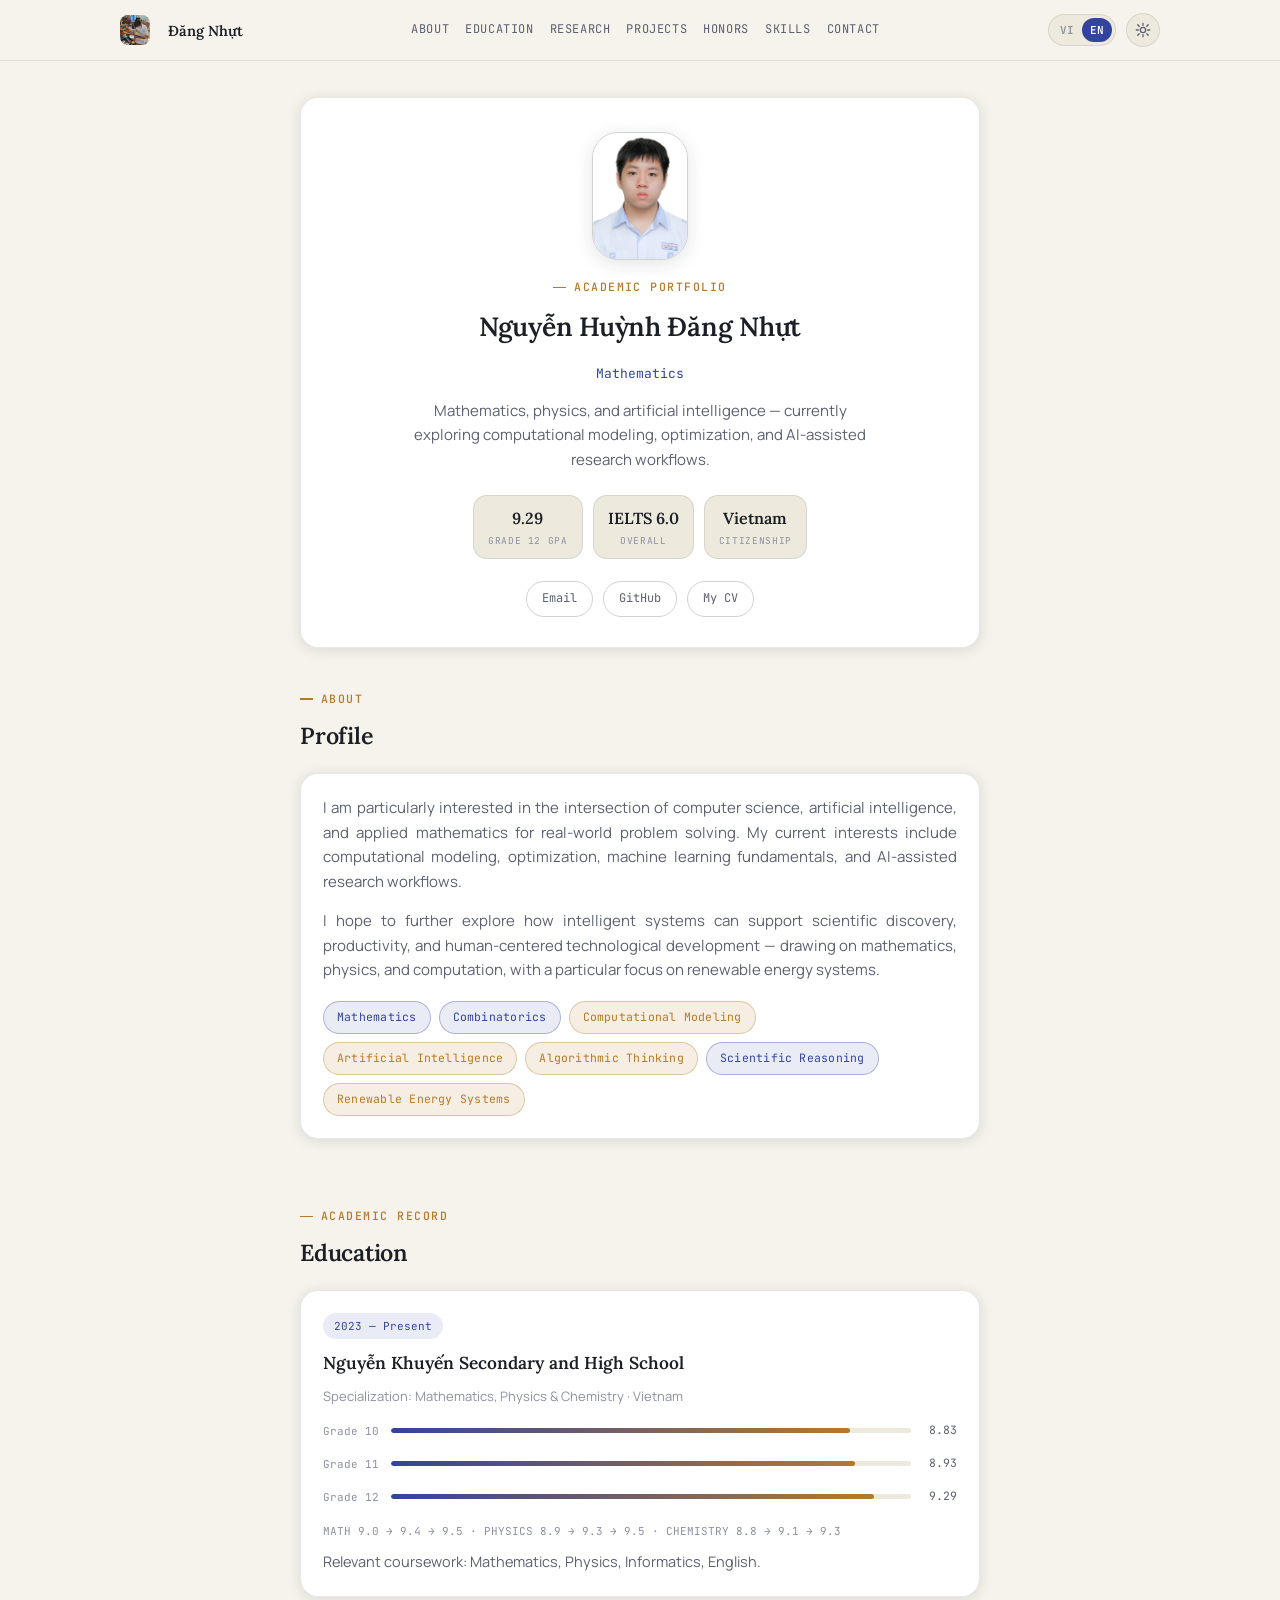
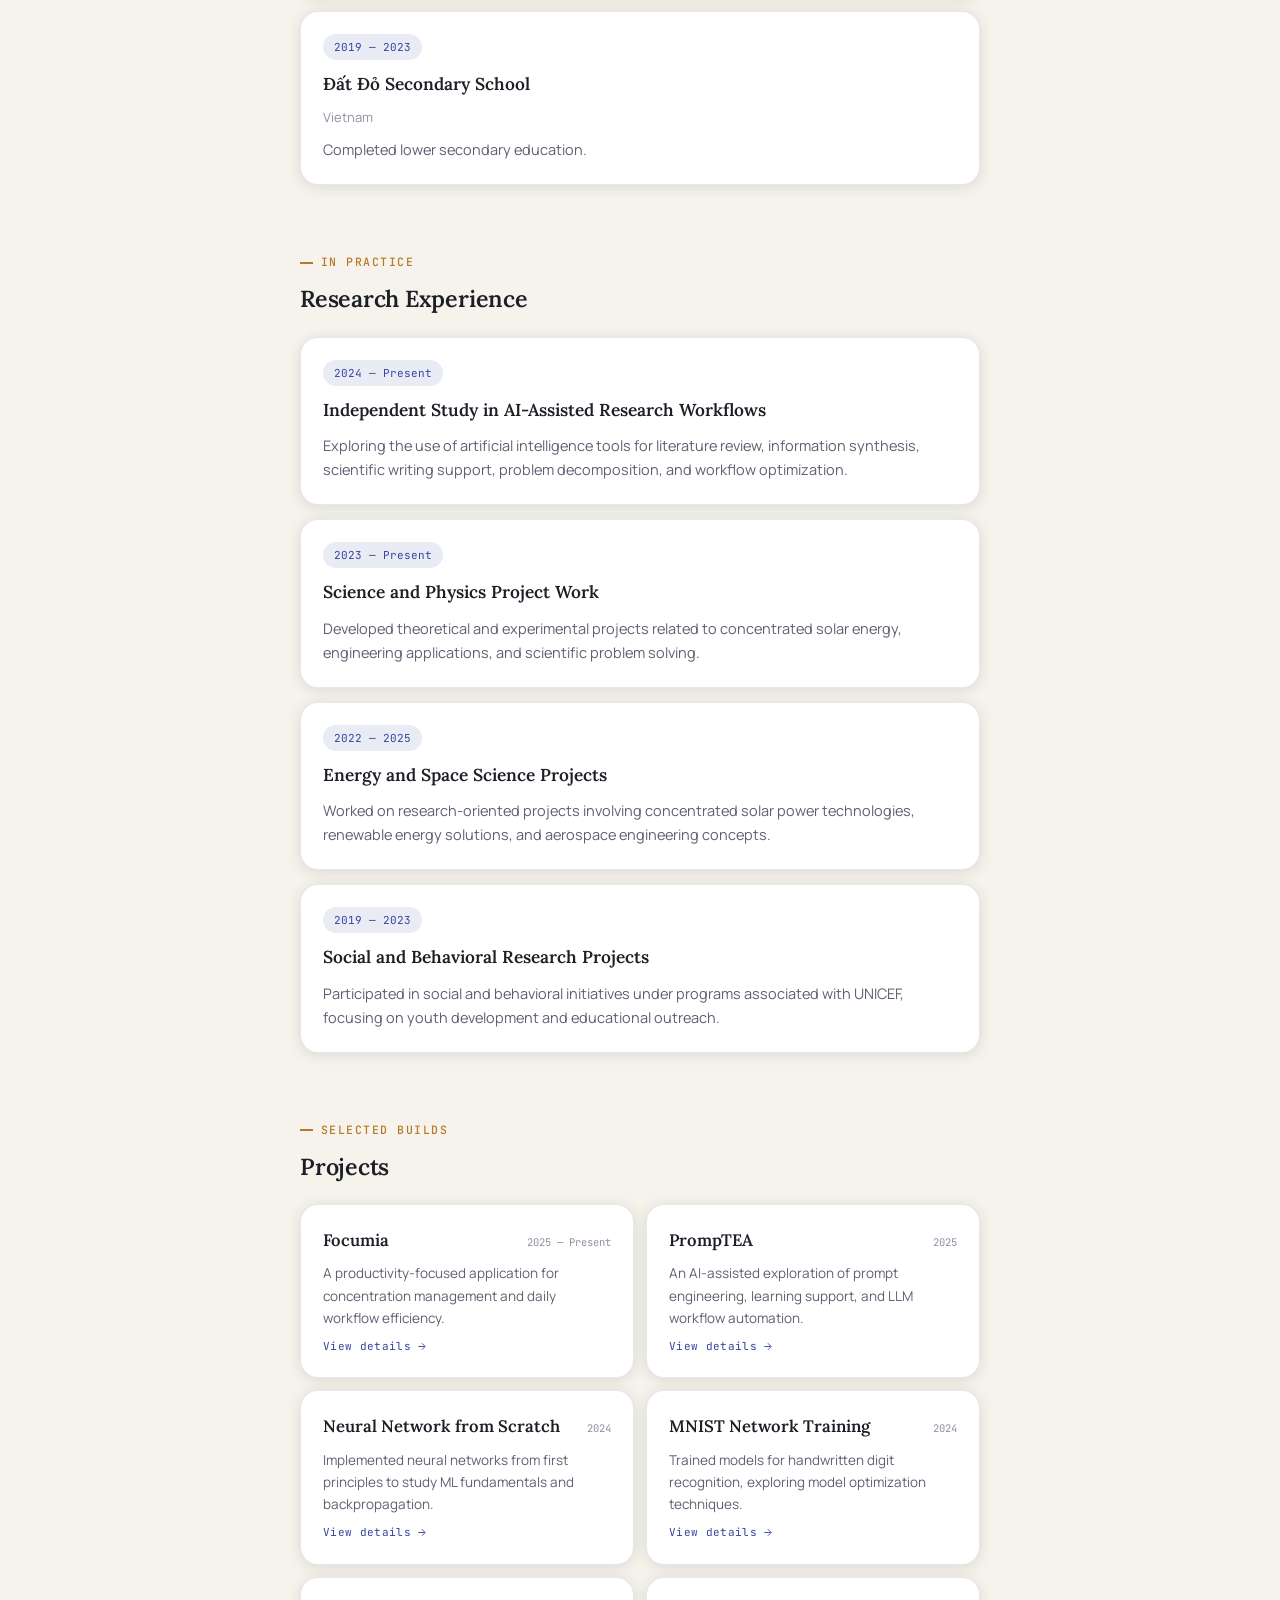
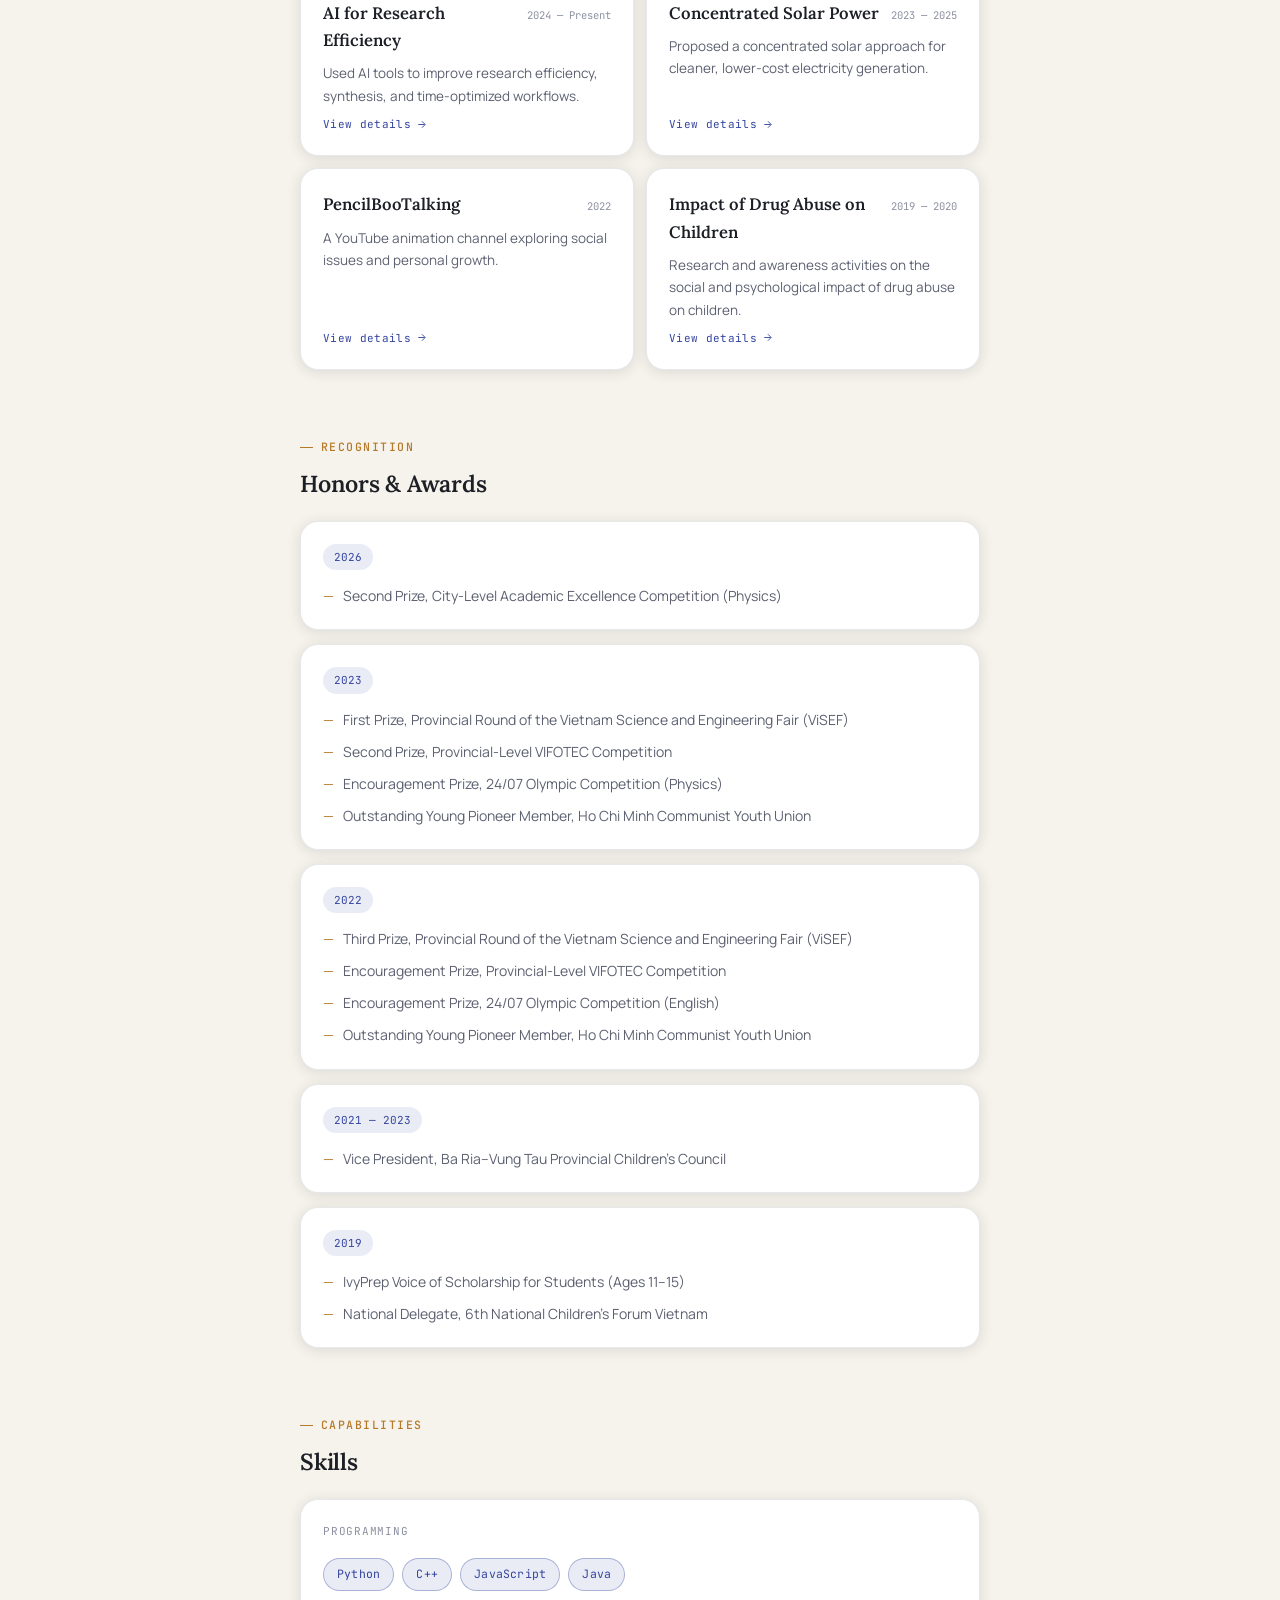
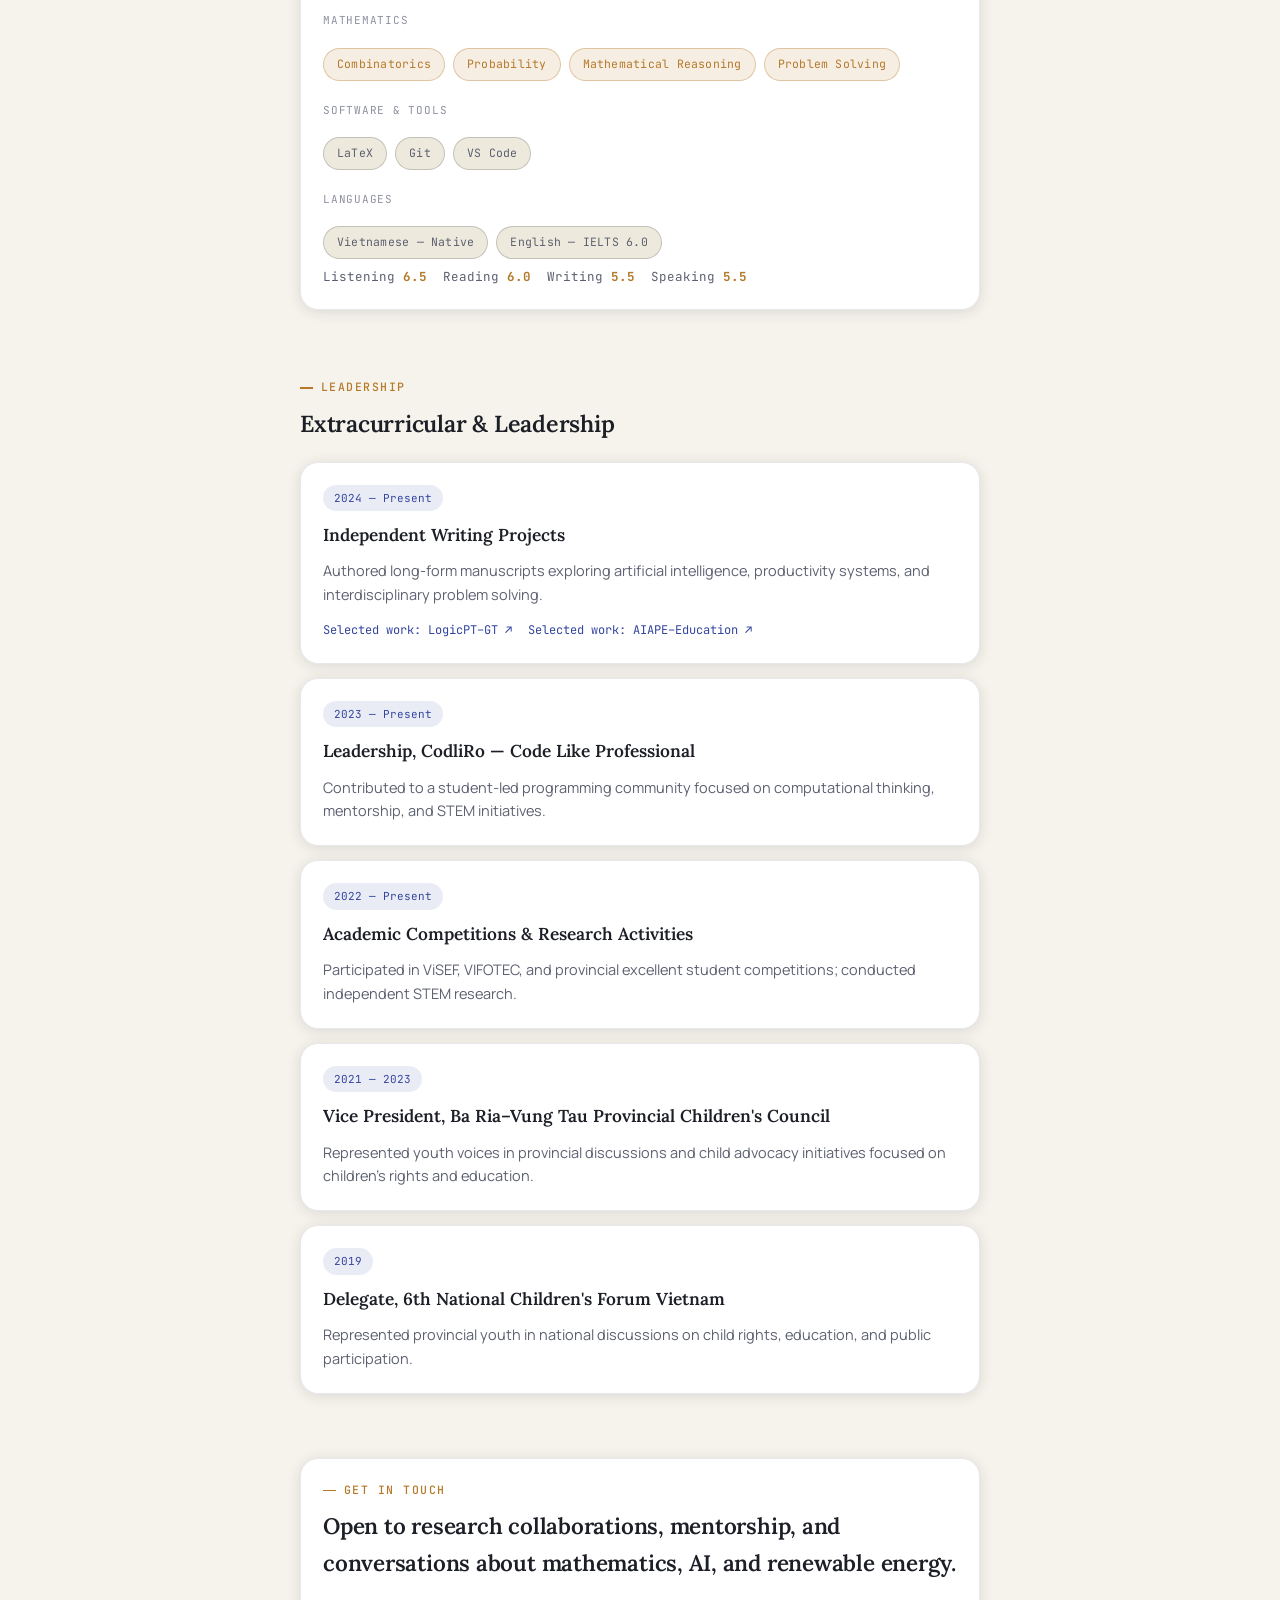
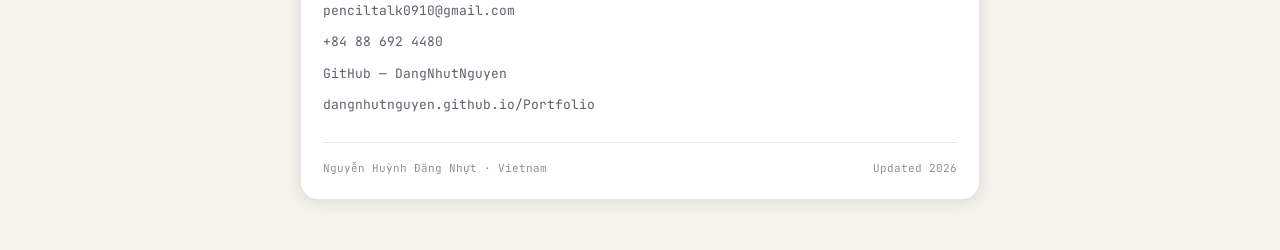
==== index.html @ 97458212 "my new portfolio" ====
<!DOCTYPE html>
<html lang="en" data-theme="light">

<head>
  <meta charset="UTF-8">
  <meta name="viewport" content="width=device-width, initial-scale=1.0, viewport-fit=cover">
  <title>Nguyễn Huỳnh Đăng Nhựt — Research Portfolio</title>
  <meta name="theme-color" content="#f6f3ec">
  <link rel="icon" href="my_image3.png">
  <link rel="preconnect" href="https://fonts.googleapis.com">
  <link rel="preconnect" href="https://fonts.gstatic.com" crossorigin>
  <link
    href="https://fonts.googleapis.com/css2?family=Lora:ital,wght@0,400..700;1,400..600&family=Manrope:wght@400;500;600;700;800&family=JetBrains+Mono:wght@400;500;600&display=swap"
    rel="stylesheet">
  <link rel="stylesheet" href="styles.css">
</head>

<body>

  <!-- ============================= TOP BAR ============================= -->
  <header class="topbar">
    <div class="topbar-inner">
      <a class="brand" href="#top" aria-label="Go to top">
        <img src="my_image2.jpg" class="logo-badge">
        <defs>
          <linearGradient id="logoGrad" x1="0" y1="0" x2="40" y2="40">
            <stop offset="0" stop-color="var(--primary)" />
            <stop offset="1" stop-color="var(--accent)" />
          </linearGradient>
        </defs>
        <rect x="1" y="1" width="38" height="38" rx="11" fill="url(#logoGrad)" />
        <path d="M13 27V13l14 14V13" stroke="var(--surface)" stroke-width="2.3" fill="none" stroke-linecap="round"
          stroke-linejoin="round" />
        </svg>
        <span class="brand-text">Đăng Nhựt</span>
      </a>

      <nav class="desktop-nav">
        <a href="#about" data-i18n="nav_about"></a>
        <a href="#education" data-i18n="nav_education"></a>
        <a href="#research" data-i18n="nav_research"></a>
        <a href="#projects" data-i18n="nav_projects"></a>
        <a href="#honors" data-i18n="nav_honors"></a>
        <a href="#skills" data-i18n="nav_skills"></a>
        <a href="#contact" data-i18n="nav_contact"></a>
      </nav>

      <div class="controls">
        <button class="lang-toggle" id="langToggle" aria-label="Switch language">
          <span class="lang-pill" id="langPill"></span>
          <span class="lang-opt" data-lang="vi">VI</span>
          <span class="lang-opt active" data-lang="en">EN</span>
        </button>
        <button class="theme-toggle" id="themeToggle" aria-label="Toggle theme">
          <svg class="icon-sun" viewBox="0 0 24 24" fill="none" stroke="currentColor" stroke-width="2"
            stroke-linecap="round">
            <circle cx="12" cy="12" r="4" />
            <path
              d="M12 2v3M12 19v3M4.2 4.2l2.1 2.1M17.7 17.7l2.1 2.1M2 12h3M19 12h3M4.2 19.8l2.1-2.1M17.7 6.3l2.1-2.1" />
          </svg>
          <svg class="icon-moon" viewBox="0 0 24 24" fill="currentColor">
            <path d="M20 14.5A8.5 8.5 0 119.5 4 7 7 0 0020 14.5Z" />
          </svg>
        </button>
      </div>
    </div>
  </header>

  <!-- ============================= HERO ============================= -->
  <header class="hero" id="top">
    <div class="wrap">
      <div class="card hero-card reveal">
        <div class="avatar-wrap"><img src="my_image.jpg" alt="Nguyễn Huỳnh Đăng Nhựt"></div>
        <div class="eyebrow" style="justify-content:center;" data-i18n="hero_eyebrow"></div>
        <h1>Nguyễn Huỳnh Đăng Nhựt</h1>
        <div class="ticker" aria-hidden="true"><span id="tickerText"></span></div>
        <p class="hero-bio"
          data-en="Mathematics, physics, and artificial intelligence — currently exploring computational modeling, optimization, and AI-assisted research workflows."
          data-vi="Toán học, vật lý và trí tuệ nhân tạo — hiện đang tìm hiểu mô hình hóa tính toán, tối ưu hóa, và các quy trình nghiên cứu có hỗ trợ của AI.">
        </p>
        <div class="stat-chips">
          <div class="chip"><span class="chip-val">9.29</span><span class="chip-label"
              data-i18n="chip_gpa_label"></span></div>
          <div class="chip"><span class="chip-val">IELTS 6.0</span><span class="chip-label"
              data-i18n="chip_ielts_label"></span></div>
          <div class="chip"><span class="chip-val" data-i18n="chip_citizenship_val"></span><span class="chip-label"
              data-i18n="chip_citizenship_label"></span></div>
        </div>
        <div class="hero-links">
          <a href="mailto:penciltalk0910@gmail.com">Email</a>
          <a href="https://github.com/DangNhutNguyen" target="_blank" rel="noopener">GitHub</a>
          <a href="nguyenhuynhdangnhut_cv.pdf" target="_blank" rel="noopener">My CV</a>
        </div>
      </div>
    </div>
  </header>

  <!-- ============================= ABOUT ============================= -->
  <section id="about">
    <div class="wrap">
      <div class="head reveal">
        <div class="eyebrow" data-i18n="eyebrow_about"></div>
        <h2 data-i18n="h2_about"></h2>
      </div>
      <div class="card about-card reveal">
        <p data-en="I am particularly interested in the intersection of computer science, artificial intelligence, and applied mathematics for real-world problem solving. My current interests include computational modeling, optimization, machine learning fundamentals, and AI-assisted research workflows."
          data-vi="Tôi đặc biệt hứng thú với cách khoa học máy tính, trí tuệ nhân tạo và toán học có thể kết hợp để giải quyết những vấn đề thực tế. Hiện nay, tôi dành nhiều thời gian tìm hiểu về mô hình hóa tính toán, các bài toán tối ưu, nền tảng của học máy và cách AI có thể hỗ trợ quá trình nghiên cứu. Điều thu hút tôi nhất không chỉ là việc xây dựng công nghệ mới mà còn là hiểu được những nguyên lý đứng sau chúng và cách chúng được áp dụng để tạo ra tác động trong thực tế.">
        </p>
        <p data-en="I hope to further explore how intelligent systems can support scientific discovery, productivity, and human-centered technological development — drawing on mathematics, physics, and computation, with a particular focus on renewable energy systems."
          data-vi="Tôi mong muốn tiếp tục tìm hiểu cách các hệ thống AI có thể hỗ trợ khám phá khoa học, nâng cao năng suất, và phát triển công nghệ hướng đến con người — dựa trên nền tảng toán học, vật lý và khoa học tính toán, với một hướng quan tâm đặc biệt đến các hệ thống năng lượng tái tạo.">
        </p>
        <div class="tagrow">
          <span class="tag primary" data-en="Mathematics" data-vi="Toán Học"></span>
          <span class="tag primary" data-en="Combinatorics" data-vi="Tổ Hợp"></span>
          <span class="tag accent" data-en="Computational Modeling" data-vi="Mô Hình Hóa Tính Toán"></span>
          <span class="tag accent" data-en="Artificial Intelligence" data-vi="Trí Tuệ Nhân Tạo"></span>
          <span class="tag accent" data-en="Algorithmic Thinking" data-vi="Tư Duy Giải Thuật"></span>
          <span class="tag primary" data-en="Scientific Reasoning" data-vi="Lập Luận Khoa Học"></span>
          <span class="tag accent" data-en="Renewable Energy Systems" data-vi="Hệ Thống Năng Lượng Tái Tạo"></span>
        </div>
      </div>
    </div>
  </section>

  <!-- ============================= EDUCATION ============================= -->
  <section id="education">
    <div class="wrap stack">
      <div class="head reveal">
        <div class="eyebrow" data-i18n="eyebrow_education"></div>
        <h2 data-i18n="h2_education"></h2>
      </div>

      <div class="card tl-card reveal">
        <span class="tl-year" data-en="2023 — Present" data-vi="2023 — Hiện tại"></span>
        <div class="tl-title" data-en="Nguyễn Khuyến Secondary and High School"
          data-vi="Trường THCS và THPT Nguyễn Khuyến"></div>
        <div class="tl-sub" data-en="Specialization: Mathematics, Physics &amp; Chemistry · Vietnam"
          data-vi="Chuyên ban: Toán, Lý, Hóa · Việt Nam"></div>

        <div class="grade-row">
          <div class="glabel" data-en="Grade 10" data-vi="Lớp 10"></div>
          <div class="gbar-track">
            <div class="gbar-fill" data-width="88.3%"></div>
          </div>
          <div class="gval">8.83</div>
        </div>
        <div class="grade-row">
          <div class="glabel" data-en="Grade 11" data-vi="Lớp 11"></div>
          <div class="gbar-track">
            <div class="gbar-fill" data-width="89.3%"></div>
          </div>
          <div class="gval">8.93</div>
        </div>
        <div class="grade-row">
          <div class="glabel" data-en="Grade 12" data-vi="Lớp 12"></div>
          <div class="gbar-track">
            <div class="gbar-fill" data-width="92.9%"></div>
          </div>
          <div class="gval">9.29</div>
        </div>
        <div class="subj-line" data-en="MATH 9.0 → 9.4 → 9.5  ·  PHYSICS 8.9 → 9.3 → 9.5  ·  CHEMISTRY 8.8 → 9.1 → 9.3"
          data-vi="TOÁN 9.0 → 9.4 → 9.5  ·  LÝ 8.9 → 9.3 → 9.5  ·  HÓA 8.8 → 9.1 → 9.3"></div>
        <div class="tl-desc" data-en="Relevant coursework: Mathematics, Physics, Informatics, English."
          data-vi="Các môn học liên quan: Toán, Vật Lý, Tin Học, Tiếng Anh."></div>
      </div>

      <div class="card tl-card reveal">
        <span class="tl-year" data-en="2019 — 2023" data-vi="2019 — 2023"></span>
        <div class="tl-title" data-en="Đất Đỏ Secondary School" data-vi="Trường THCS Đất Đỏ"></div>
        <div class="tl-sub" data-en="Vietnam" data-vi="Việt Nam"></div>
        <div class="tl-desc" data-en="Completed lower secondary education."
          data-vi="Hoàn thành chương trình trung học cơ sở."></div>
      </div>
    </div>
  </section>

  <!-- ============================= RESEARCH EXPERIENCE ============================= -->
  <section id="research">
    <div class="wrap stack">
      <div class="head reveal">
        <div class="eyebrow" data-i18n="eyebrow_research"></div>
        <h2 data-i18n="h2_research"></h2>
      </div>

      <div class="card tl-card reveal">
        <span class="tl-year" data-en="2024 — Present" data-vi="2024 — Hiện tại"></span>
        <div class="tl-title" data-en="Independent Study in AI-Assisted Research Workflows"
          data-vi="Nghiên cứu độc lập về quy trình nghiên cứu có hỗ trợ AI"></div>
        <div class="tl-desc"
          data-en="Exploring the use of artificial intelligence tools for literature review, information synthesis, scientific writing support, problem decomposition, and workflow optimization."
          data-vi="Tìm hiểu việc sử dụng các công cụ trí tuệ nhân tạo trong tổng quan tài liệu, tổng hợp thông tin, hỗ trợ viết khoa học, phân rã vấn đề và tối ưu hóa quy trình làm việc.">
        </div>
      </div>

      <div class="card tl-card reveal">
        <span class="tl-year" data-en="2023 — Present" data-vi="2023 — Hiện tại"></span>
        <div class="tl-title" data-en="Science and Physics Project Work" data-vi="Các dự án khoa học và vật lý"></div>
        <div class="tl-desc"
          data-en="Developed theoretical and experimental projects related to concentrated solar energy, engineering applications, and scientific problem solving."
          data-vi="Phát triển các dự án lý thuyết và thực nghiệm liên quan đến năng lượng mặt trời tập trung, ứng dụng kỹ thuật, và giải quyết vấn đề khoa học.">
        </div>
      </div>

      <div class="card tl-card reveal">
        <span class="tl-year" data-en="2022 — 2025" data-vi="2022 — 2025"></span>
        <div class="tl-title" data-en="Energy and Space Science Projects"
          data-vi="Các dự án khoa học năng lượng và không gian"></div>
        <div class="tl-desc"
          data-en="Worked on research-oriented projects involving concentrated solar power technologies, renewable energy solutions, and aerospace engineering concepts."
          data-vi="Thực hiện các dự án nghiên cứu liên quan đến công nghệ năng lượng mặt trời tập trung, các giải pháp năng lượng tái tạo, và các khái niệm kỹ thuật hàng không vũ trụ.">
        </div>
      </div>

      <div class="card tl-card reveal">
        <span class="tl-year" data-en="2019 — 2023" data-vi="2019 — 2023"></span>
        <div class="tl-title" data-en="Social and Behavioral Research Projects"
          data-vi="Các dự án nghiên cứu xã hội và hành vi"></div>
        <div class="tl-desc"
          data-en="Participated in social and behavioral initiatives under programs associated with UNICEF, focusing on youth development and educational outreach."
          data-vi="Tham gia các hoạt động xã hội và hành vi trong khuôn khổ các chương trình liên kết với UNICEF, tập trung vào phát triển thanh thiếu niên và giáo dục cộng đồng.">
        </div>
      </div>
    </div>
  </section>

  <!-- ============================= PROJECTS ============================= -->
  <section id="projects">
    <div class="wrap">
      <div class="head reveal">
        <div class="eyebrow" data-i18n="eyebrow_projects"></div>
        <h2 data-i18n="h2_projects"></h2>
      </div>

      <div class="proj-grid">
        <div class="card proj-card reveal" data-project="focumia" tabindex="0" role="button" aria-haspopup="dialog">
          <div class="proj-top">
            <div class="proj-title">Focumia</div>
            <div class="proj-year" data-en="2025 — Present" data-vi="2025 — Hiện tại"></div>
          </div>
          <div class="proj-desc"
            data-en="A productivity-focused application for concentration management and daily workflow efficiency."
            data-vi="Một ứng dụng tập trung vào năng suất, hỗ trợ quản lý sự tập trung và hiệu quả làm việc hàng ngày.">
          </div>
          <div class="proj-cta"><span data-i18n="btn_view_details"></span><svg viewBox="0 0 24 24" fill="none"
              stroke="currentColor" stroke-width="2">
              <path d="M5 12h14M13 5l7 7-7 7" />
            </svg></div>
        </div>

        <div class="card proj-card reveal" data-project="promptea" tabindex="0" role="button" aria-haspopup="dialog">
          <div class="proj-top">
            <div class="proj-title">PrompTEA</div>
            <div class="proj-year" data-en="2025" data-vi="2025"></div>
          </div>
          <div class="proj-desc"
            data-en="An AI-assisted exploration of prompt engineering, learning support, and LLM workflow automation."
            data-vi="Một dự án có hỗ trợ AI khám phá kỹ thuật prompt, hỗ trợ học tập, và tự động hóa quy trình với mô hình ngôn ngữ lớn.">
          </div>
          <div class="proj-cta"><span data-i18n="btn_view_details"></span><svg viewBox="0 0 24 24" fill="none"
              stroke="currentColor" stroke-width="2">
              <path d="M5 12h14M13 5l7 7-7 7" />
            </svg></div>
        </div>

        <div class="card proj-card reveal" data-project="nnscratch" tabindex="0" role="button" aria-haspopup="dialog">
          <div class="proj-top">
            <div class="proj-title" data-en="Neural Network from Scratch" data-vi="Neural Network from Scratch"></div>
            <div class="proj-year" data-en="2024" data-vi="2024"></div>
          </div>
          <div class="proj-desc"
            data-en="Implemented neural networks from first principles to study ML fundamentals and backpropagation."
            data-vi="Xây dựng mạng nơ-ron từ nguyên lý cơ bản để tìm hiểu nền tảng học máy và lan truyền ngược."></div>
          <div class="proj-cta"><span data-i18n="btn_view_details"></span><svg viewBox="0 0 24 24" fill="none"
              stroke="currentColor" stroke-width="2">
              <path d="M5 12h14M13 5l7 7-7 7" />
            </svg></div>
        </div>

        <div class="card proj-card reveal" data-project="mnist" tabindex="0" role="button" aria-haspopup="dialog">
          <div class="proj-top">
            <div class="proj-title" data-en="MNIST Network Training" data-vi="MNIST Network Training"></div>
            <div class="proj-year" data-en="2024" data-vi="2024"></div>
          </div>
          <div class="proj-desc"
            data-en="Trained models for handwritten digit recognition, exploring model optimization techniques."
            data-vi="Huấn luyện mô hình nhận diện chữ số viết tay, tìm hiểu các kỹ thuật tối ưu hóa mô hình."></div>
          <div class="proj-cta"><span data-i18n="btn_view_details"></span><svg viewBox="0 0 24 24" fill="none"
              stroke="currentColor" stroke-width="2">
              <path d="M5 12h14M13 5l7 7-7 7" />
            </svg></div>
        </div>

        <div class="card proj-card reveal" data-project="airesearch" tabindex="0" role="button" aria-haspopup="dialog">
          <div class="proj-top">
            <div class="proj-title" data-en="AI for Research Efficiency" data-vi="AI cho Hiệu Quả Nghiên Cứu"></div>
            <div class="proj-year" data-en="2024 — Present" data-vi="2024 — Hiện tại"></div>
          </div>
          <div class="proj-desc"
            data-en="Used AI tools to improve research efficiency, synthesis, and time-optimized workflows."
            data-vi="Sử dụng công cụ AI để nâng cao hiệu quả nghiên cứu, tổng hợp thông tin, và quản lý quy trình tối ưu thời gian.">
          </div>
          <div class="proj-cta"><span data-i18n="btn_view_details"></span><svg viewBox="0 0 24 24" fill="none"
              stroke="currentColor" stroke-width="2">
              <path d="M5 12h14M13 5l7 7-7 7" />
            </svg></div>
        </div>

        <div class="card proj-card reveal" data-project="solar" tabindex="0" role="button" aria-haspopup="dialog">
          <div class="proj-top">
            <div class="proj-title" data-en="Concentrated Solar Power" data-vi="Năng Lượng Mặt Trời Tập Trung"></div>
            <div class="proj-year" data-en="2023 — 2025" data-vi="2023 — 2025"></div>
          </div>
          <div class="proj-desc"
            data-en="Proposed a concentrated solar approach for cleaner, lower-cost electricity generation."
            data-vi="Đề xuất giải pháp năng lượng mặt trời tập trung nhằm tạo điện sạch hơn, chi phí thấp hơn."></div>
          <div class="proj-cta"><span data-i18n="btn_view_details"></span><svg viewBox="0 0 24 24" fill="none"
              stroke="currentColor" stroke-width="2">
              <path d="M5 12h14M13 5l7 7-7 7" />
            </svg></div>
        </div>

        <div class="card proj-card reveal" data-project="pencilboo" tabindex="0" role="button" aria-haspopup="dialog">
          <div class="proj-top">
            <div class="proj-title">PencilBooTalking</div>
            <div class="proj-year" data-en="2022" data-vi="2022"></div>
          </div>
          <div class="proj-desc" data-en="A YouTube animation channel exploring social issues and personal growth."
            data-vi="Kênh YouTube hoạt hình khai thác các vấn đề xã hội và sự phát triển cá nhân."></div>
          <div class="proj-cta"><span data-i18n="btn_view_details"></span><svg viewBox="0 0 24 24" fill="none"
              stroke="currentColor" stroke-width="2">
              <path d="M5 12h14M13 5l7 7-7 7" />
            </svg></div>
        </div>

        <div class="card proj-card reveal" data-project="drugabuse" tabindex="0" role="button" aria-haspopup="dialog">
          <div class="proj-top">
            <div class="proj-title" data-en="Impact of Drug Abuse on Children" data-vi="Tác Động của Ma Túy đến Trẻ Em">
            </div>
            <div class="proj-year" data-en="2019 — 2020" data-vi="2019 — 2020"></div>
          </div>
          <div class="proj-desc"
            data-en="Research and awareness activities on the social and psychological impact of drug abuse on children."
            data-vi="Hoạt động nghiên cứu và truyền thông nâng cao nhận thức về tác động xã hội và tâm lý của ma túy đối với trẻ em.">
          </div>
          <div class="proj-cta"><span data-i18n="btn_view_details"></span><svg viewBox="0 0 24 24" fill="none"
              stroke="currentColor" stroke-width="2">
              <path d="M5 12h14M13 5l7 7-7 7" />
            </svg></div>
        </div>
      </div>
    </div>
  </section>

  <!-- ============================= HONORS ============================= -->
  <section id="honors">
    <div class="wrap stack">
      <div class="head reveal">
        <div class="eyebrow" data-i18n="eyebrow_honors"></div>
        <h2 data-i18n="h2_honors"></h2>
      </div>

      <div class="card honor-card reveal">
        <span class="tl-year" data-en="2026" data-vi="2026"></span>
        <ul class="honor-list">
          <li><span class="dot">—</span><span
              data-en="Second Prize, City-Level Academic Excellence Competition (Physics)"
              data-vi="Giải Nhì, Kỳ thi Học sinh Giỏi cấp Thành phố (Vật Lý)"></span></li>
        </ul>
      </div>

      <div class="card honor-card reveal">
        <span class="tl-year" data-en="2023" data-vi="2023"></span>
        <ul class="honor-list">
          <li><span class="dot">—</span><span
              data-en="First Prize, Provincial Round of the Vietnam Science and Engineering Fair (ViSEF)"
              data-vi="Giải Nhất, Vòng Tỉnh Cuộc thi Khoa học Kỹ thuật Việt Nam (ViSEF)"></span></li>
          <li><span class="dot">—</span><span data-en="Second Prize, Provincial-Level VIFOTEC Competition"
              data-vi="Giải Nhì, Cuộc thi VIFOTEC cấp Tỉnh"></span></li>
          <li><span class="dot">—</span><span data-en="Encouragement Prize, 24/07 Olympic Competition (Physics)"
              data-vi="Giải Khuyến Khích, Olympic 24/07 (Vật Lý)"></span></li>
          <li><span class="dot">—</span><span
              data-en="Outstanding Young Pioneer Member, Ho Chi Minh Communist Youth Union"
              data-vi="Đội viên Tiêu biểu , Đoàn Thanh niên Cộng sản Hồ Chí Minh"></span></li>
        </ul>
      </div>

      <div class="card honor-card reveal">
        <span class="tl-year" data-en="2022" data-vi="2022"></span>
        <ul class="honor-list">
          <li><span class="dot">—</span><span
              data-en="Third Prize, Provincial Round of the Vietnam Science and Engineering Fair (ViSEF)"
              data-vi="Giải Ba, Vòng Tỉnh Cuộc thi Khoa học Kỹ thuật Việt Nam (ViSEF)"></span></li>
          <li><span class="dot">—</span><span data-en="Encouragement Prize, Provincial-Level VIFOTEC Competition"
              data-vi="Giải Khuyến Khích, Cuộc thi VIFOTEC cấp Tỉnh"></span></li>
          <li><span class="dot">—</span><span data-en="Encouragement Prize, 24/07 Olympic Competition (English)"
              data-vi="Giải Khuyến Khích, Olympic 24/07 (Tiếng Anh)"></span></li>
          <li><span class="dot">—</span><span
              data-en="Outstanding Young Pioneer Member, Ho Chi Minh Communist Youth Union"
              data-vi="Đội viên Tiêu biểu, Đoàn Thanh niên Cộng sản Hồ Chí Minh"></span></li>
        </ul>
      </div>

      <div class="card honor-card reveal">
        <span class="tl-year" data-en="2021 — 2023" data-vi="2021 — 2023"></span>
        <ul class="honor-list">
          <li><span class="dot">—</span><span data-en="Vice President, Ba Ria–Vung Tau Provincial Children's Council"
              data-vi="Phó Chủ tịch, Hội đồng Trẻ em tỉnh Bà Rịa–Vũng Tàu"></span></li>
        </ul>
      </div>

      <div class="card honor-card reveal">
        <span class="tl-year" data-en="2019" data-vi="2019"></span>
        <ul class="honor-list">
          <li><span class="dot">—</span><span data-en="IvyPrep Voice of Scholarship for Students (Ages 11–15)"
              data-vi="IvyPrep Voice of Scholarship dành cho học sinh (11–15 tuổi)"></span></li>
          <li><span class="dot">—</span><span data-en="National Delegate, 6th National Children's Forum Vietnam"
              data-vi="Đại biểu Toàn quốc, Diễn đàn Trẻ em Toàn quốc lần thứ 6"></span></li>
        </ul>
      </div>
    </div>
  </section>

  <!-- ============================= SKILLS ============================= -->
  <section id="skills">
    <div class="wrap">
      <div class="head reveal">
        <div class="eyebrow" data-i18n="eyebrow_skills"></div>
        <h2 data-i18n="h2_skills"></h2>
      </div>
      <div class="card reveal">
        <div class="skill-label" data-en="Programming" data-vi="Lập Trình"></div>
        <div class="tagrow">
          <span class="tag primary">Python</span><span class="tag primary">C++</span>
          <span class="tag primary">JavaScript</span><span class="tag primary">Java</span>
        </div>

        <div class="skill-label" style="margin-top:20px;" data-en="Mathematics" data-vi="Toán Học"></div>
        <div class="tagrow">
          <span class="tag accent" data-en="Combinatorics" data-vi="Tổ Hợp"></span>
          <span class="tag accent" data-en="Probability" data-vi="Xác Suất"></span>
          <span class="tag accent" data-en="Mathematical Reasoning" data-vi="Lập Luận Toán Học"></span>
          <span class="tag accent" data-en="Problem Solving" data-vi="Giải Quyết Vấn Đề"></span>
        </div>

        <div class="skill-label" style="margin-top:20px;" data-en="Software &amp; Tools"
          data-vi="Phần Mềm &amp; Công Cụ"></div>
        <div class="tagrow"><span class="tag">LaTeX</span><span class="tag">Git</span><span class="tag">VS Code</span>
        </div>

        <div class="skill-label" style="margin-top:20px;" data-en="Languages" data-vi="Ngôn Ngữ"></div>
        <div class="tagrow">
          <span class="tag" data-en="Vietnamese — Native" data-vi="Tiếng Việt — Bản ngữ"></span>
          <span class="tag" data-en="English — IELTS 6.0" data-vi="Tiếng Anh — IELTS 6.0"></span>
        </div>
        <div class="ielts-row">
          <div class="ielts-item"><span data-en="Listening" data-vi="Nghe"></span> <b>6.5</b></div>
          <div class="ielts-item"><span data-en="Reading" data-vi="Đọc"></span> <b>6.0</b></div>
          <div class="ielts-item"><span data-en="Writing" data-vi="Viết"></span> <b>5.5</b></div>
          <div class="ielts-item"><span data-en="Speaking" data-vi="Nói"></span> <b>5.5</b></div>
        </div>
      </div>
    </div>
  </section>

  <!-- ============================= EXTRACURRICULAR ============================= -->
  <section id="extracurricular">
    <div class="wrap stack">
      <div class="head reveal">
        <div class="eyebrow" data-i18n="eyebrow_leadership"></div>
        <h2 data-i18n="h2_leadership"></h2>
      </div>

      <div class="card tl-card reveal">
        <span class="tl-year" data-en="2024 — Present" data-vi="2024 — Hiện tại"></span>
        <div class="tl-title" data-en="Independent Writing Projects" data-vi="Các Dự Án Sách Độc Lập"></div>
        <div class="tl-desc"
          data-en="Authored long-form manuscripts exploring artificial intelligence, productivity systems, and interdisciplinary problem solving."
          data-vi="Viết các bài luận độc lập, khai thác trí tuệ nhân tạo, hệ thống năng suất, và các hướng tiếp cận liên ngành để giải quyết vấn đề.">
        </div>
        <div style="margin-top:8px;display:flex;gap:16px;flex-wrap:wrap;">
          <a class="mono" style="font-size:12px;color:var(--primary);" href="https://bit.ly/LogicPT-GT" target="_blank"
            rel="noopener"><span data-en="Selected work" data-vi="Tác phẩm chọn lọc"></span>: LogicPT–GT ↗</a>
          <a class="mono" style="font-size:12px;color:var(--primary);" href="https://bit.ly/AIAPE-Education"
            target="_blank" rel="noopener"><span data-en="Selected work" data-vi="Tác phẩm chọn lọc"></span>:
            AIAPE–Education ↗</a>
        </div>
      </div>

      <div class="card tl-card reveal">
        <span class="tl-year" data-en="2023 — Present" data-vi="2023 — Hiện tại"></span>
        <div class="tl-title" data-en="Leadership, CodliRo — Code Like Professional"
          data-vi="Lãnh đạo, CodliRo — Code Like Professional"></div>
        <div class="tl-desc"
          data-en="Contributed to a student-led programming community focused on computational thinking, mentorship, and STEM initiatives."
          data-vi="Đóng góp cho cộng đồng lập trình do học sinh dẫn dắt, tập trung vào tư duy tính toán, cố vấn đồng đẳng, và các sáng kiến STEM.">
        </div>
      </div>

      <div class="card tl-card reveal">
        <span class="tl-year" data-en="2022 — Present" data-vi="2022 — Hiện tại"></span>
        <div class="tl-title" data-en="Academic Competitions &amp; Research Activities"
          data-vi="Các Hoạt Động Thi Học Thuật &amp; Nghiên Cứu"></div>
        <div class="tl-desc"
          data-en="Participated in ViSEF, VIFOTEC, and provincial excellent student competitions; conducted independent STEM research."
          data-vi="Tham gia các kỳ thi ViSEF, VIFOTEC, và các cuộc thi học sinh giỏi cấp tỉnh; thực hiện các nghiên cứu STEM độc lập.">
        </div>
      </div>

      <div class="card tl-card reveal">
        <span class="tl-year" data-en="2021 — 2023" data-vi="2021 — 2023"></span>
        <div class="tl-title" data-en="Vice President, Ba Ria–Vung Tau Provincial Children's Council"
          data-vi="Phó Chủ tịch, Hội đồng Trẻ em tỉnh Bà Rịa–Vũng Tàu"></div>
        <div class="tl-desc"
          data-en="Represented youth voices in provincial discussions and child advocacy initiatives focused on children's rights and education."
          data-vi="Đại diện tiếng nói thanh thiếu niên trong các thảo luận cấp tỉnh và các sáng kiến vận động vì quyền trẻ em và giáo dục.">
        </div>
      </div>

      <div class="card tl-card reveal">
        <span class="tl-year" data-en="2019" data-vi="2019"></span>
        <div class="tl-title" data-en="Delegate, 6th National Children's Forum Vietnam"
          data-vi="Đại biểu, Diễn đàn Trẻ em Toàn quốc lần thứ 6"></div>
        <div class="tl-desc"
          data-en="Represented provincial youth in national discussions on child rights, education, and public participation."
          data-vi="Đại diện thanh thiếu niên cấp tỉnh trong các thảo luận toàn quốc về quyền trẻ em, giáo dục, và sự tham gia công cộng.">
        </div>
      </div>
    </div>
  </section>

  <!-- ============================= CONTACT ============================= -->
  <footer id="contact">
    <div class="wrap">
      <div class="card contact-card reveal">
        <div class="eyebrow" data-i18n="eyebrow_contact"></div>
        <h2
          data-en="Open to research collaborations, mentorship, and conversations about mathematics, AI, and renewable energy."
          data-vi="Luôn sẵn sàng cho các hợp tác nghiên cứu, cơ hội được cố vấn, và những trao đổi về toán học, AI, và năng lượng tái tạo.">
        </h2>
        <div class="contact-links">
          <a href="mailto:penciltalk0910@gmail.com">penciltalk0910@gmail.com</a>
          <a href="tel:+84886924480">+84 88 692 4480</a>
          <a href="https://github.com/DangNhutNguyen" target="_blank" rel="noopener">GitHub — DangNhutNguyen</a>
          <a href="https://dangnhutnguyen.github.io/Portfolio" target="_blank"
            rel="noopener">dangnhutnguyen.github.io/Portfolio</a>
        </div>
        <div class="foot-bottom">
          <div>Nguyễn Huỳnh Đăng Nhựt · <span data-en="Vietnam" data-vi="Việt Nam"></span></div>
          <div data-en="Updated 2026" data-vi="Cập nhật 2026"></div>
        </div>
      </div>
    </div>
  </footer>

  <!-- ============================= BOTTOM TAB BAR ============================= -->
  <nav class="tabbar" id="tabbar">
    <button class="tab-btn active" data-target="#top">
      <svg viewBox="0 0 24 24" fill="none" stroke="currentColor" stroke-width="2" stroke-linecap="round"
        stroke-linejoin="round">
        <circle cx="12" cy="8" r="3.6" />
        <path d="M4.5 20c0-4 3.4-6.5 7.5-6.5s7.5 2.5 7.5 6.5" />
      </svg>
      <span data-i18n="tab_home"></span>
    </button>
    <button class="tab-btn" data-target="#education">
      <svg viewBox="0 0 24 24" fill="none" stroke="currentColor" stroke-width="2" stroke-linecap="round"
        stroke-linejoin="round">
        <path d="M4 5h12a2 2 0 012 2v12H6a2 2 0 01-2-2V5z" />
        <path d="M4 5v14" />
      </svg>
      <span data-i18n="tab_education"></span>
    </button>
    <button class="tab-btn" data-target="#projects">
      <svg viewBox="0 0 24 24" fill="none" stroke="currentColor" stroke-width="2">
        <rect x="3" y="3" width="7.5" height="7.5" rx="1.5" />
        <rect x="13.5" y="3" width="7.5" height="7.5" rx="1.5" />
        <rect x="3" y="13.5" width="7.5" height="7.5" rx="1.5" />
        <rect x="13.5" y="13.5" width="7.5" height="7.5" rx="1.5" />
      </svg>
      <span data-i18n="tab_projects"></span>
    </button>
    <button class="tab-btn" id="moreTabBtn" data-target="#more">
      <svg viewBox="0 0 24 24" fill="currentColor">
        <circle cx="5" cy="12" r="1.8" />
        <circle cx="12" cy="12" r="1.8" />
        <circle cx="19" cy="12" r="1.8" />
      </svg>
      <span data-i18n="tab_more"></span>
    </button>
  </nav>

  <!-- ============================= MORE SHEET ============================= -->
  <div class="sheet-overlay" id="moreOverlay">
    <div class="sheet more-sheet" id="moreSheet" role="dialog" aria-modal="true">
      <button class="sheet-close" id="moreClose" aria-label="Close">✕</button>
      <h3 data-i18n="more_title"></h3>
      <ul class="more-links">
        <li><a href="#about" data-i18n="nav_about"></a></li>
        <li><a href="#research" data-i18n="nav_research"></a></li>
        <li><a href="#honors" data-i18n="nav_honors"></a></li>
        <li><a href="#skills" data-i18n="nav_skills"></a></li>
        <li><a href="#extracurricular" data-i18n="nav_leadership"></a></li>
        <li><a href="#contact" data-i18n="nav_contact"></a></li>
      </ul>
    </div>
  </div>

  <!-- ============================= PROJECT DETAIL MODAL ============================= -->
  <div class="sheet-overlay" id="modalOverlay">
    <div class="sheet" id="modalSheet" role="dialog" aria-modal="true" aria-labelledby="modalTitle">
      <button class="sheet-close" id="modalClose" aria-label="Close">✕</button>
      <div class="modal-meta mono" id="modalYear"></div>
      <h3 id="modalTitle"></h3>
      <div class="modal-tags" id="modalTags"></div>
      <p class="modal-summary" id="modalSummary"></p>
      <p class="modal-detail" id="modalDetail"></p>
      <a class="modal-link" id="modalLink" target="_blank" rel="noopener" style="display:none;"></a>
    </div>
  </div>
  <script src="script.js" defer></script>
</body>

</html>
---- styles.css ----
/* ============================= TOKENS ============================= */
:root {
  --bg: #f6f3ec;
  --surface: #ffffff;
  --surface-2: #eee9dd;
  --ink: #1c1f26;
  --ink-dim: #5c6070;
  --ink-faint: #8d90a0;
  --primary: #33449e;
  --primary-soft: rgba(51, 68, 158, 0.10);
  --accent: #b5792a;
  --accent-soft: rgba(181, 121, 42, 0.13);
  --line: rgba(28, 31, 38, 0.10);
  --line-strong: rgba(28, 31, 38, 0.20);
  --shadow: rgba(28, 31, 38, 0.12);
  --maxw: 720px;
  --topbar-maxw: 1080px;
  --radius: 18px;
}

html[data-theme="dark"] {
  --bg: #12131b;
  --surface: #1b1d28;
  --surface-2: #21232f;
  --ink: #f1efe6;
  --ink-dim: #a4a7b8;
  --ink-faint: #6c6f80;
  --primary: #8b97f2;
  --primary-soft: rgba(139, 151, 242, 0.16);
  --accent: #dba85e;
  --accent-soft: rgba(219, 168, 94, 0.15);
  --line: rgba(241, 239, 230, 0.09);
  --line-strong: rgba(241, 239, 230, 0.18);
  --shadow: rgba(0, 0, 0, 0.45);
}

* {
  box-sizing: border-box;
}

html {
  scroll-behavior: smooth;
}

body {
  margin: 0;
  background: var(--bg);
  color: var(--ink);
  font-family: 'Manrope', sans-serif;
  font-size: 16px;
  line-height: 1.65;
  -webkit-font-smoothing: antialiased;
  transition: background-color .35s ease, color .35s ease;
  padding-bottom: 78px;
  /* room for mobile tabbar */
}

@media (min-width:861px) {
  body {
    padding-bottom: 0;
  }
}

body.no-scroll {
  overflow: hidden;
}

a {
  color: inherit;
  text-decoration: none;
}

h1,
h2,
h3 {
  margin: 0;
  font-family: 'Lora', serif;
  font-weight: 600;
  letter-spacing: -0.01em;
  color: var(--ink);
}

.mono {
  font-family: 'JetBrains Mono', monospace;
}

.wrap {
  max-width: var(--maxw);
  margin: 0 auto;
  padding: 0 20px;
}

.eyebrow {
  font-family: 'JetBrains Mono', monospace;
  font-size: 11.5px;
  letter-spacing: .13em;
  text-transform: uppercase;
  color: var(--accent);
  font-weight: 500;
  display: flex;
  align-items: center;
  gap: 8px;
  margin-bottom: 8px;
}

.eyebrow::before {
  content: "";
  width: 13px;
  height: 1.5px;
  background: var(--accent);
  display: inline-block;
}

.card {
  background: var(--surface);
  border: 1px solid var(--line);
  border-radius: var(--radius);
  padding: 22px;
  box-shadow: 0 2px 14px var(--shadow);
  transition: background-color .35s ease, border-color .35s ease;
}

.tag {
  font-family: 'JetBrains Mono', monospace;
  font-size: 11.5px;
  letter-spacing: .02em;
  padding: 6px 13px;
  border-radius: 999px;
  border: 1px solid var(--line-strong);
  color: var(--ink-dim);
  background: var(--surface-2);
  display: inline-block;
}

.tag.primary {
  border-color: rgba(51, 68, 158, .35);
  color: var(--primary);
  background: var(--primary-soft);
}

html[data-theme="dark"] .tag.primary {
  border-color: rgba(139, 151, 242, .4);
}

.tag.accent {
  border-color: rgba(181, 121, 42, .35);
  color: var(--accent);
  background: var(--accent-soft);
}

/* ============================= REVEAL ============================= */
.reveal {
  opacity: 0;
  transform: translateY(18px);
  transition: opacity .6s cubic-bezier(.2, .7, .2, 1), transform .6s cubic-bezier(.2, .7, .2, 1);
}

.reveal.show {
  opacity: 1;
  transform: none;
}

@media (prefers-reduced-motion:reduce) {
  .reveal {
    opacity: 1 !important;
    transform: none !important;
    transition: none !important;
  }
}

/* ============================= TOP BAR ============================= */
.topbar {
  position: sticky;
  top: 0;
  z-index: 60;
  background: color-mix(in srgb, var(--bg) 88%, transparent);
  backdrop-filter: blur(12px);
  border-bottom: 1px solid var(--line);
}

.topbar-inner {
  max-width: var(--topbar-maxw);
  margin: 0 auto;
  padding: 0 20px;
  height: 60px;
  display: flex;
  align-items: center;
  justify-content: space-between;
  gap: 12px;
}

.brand {
  display: flex;
  align-items: center;
  gap: 9px;
  flex-shrink: 0;
  text-decoration: none;
  color: inherit;
  cursor: pointer;
}

.logo-badge {
  width: 30px;
  height: 30px;
  border-radius: 8px;
  object-fit: cover;
  flex-shrink: 0;
}

.brand-text {
  font-family: 'Lora', serif;
  font-weight: 600;
  font-size: 14.5px;
  color: var(--ink);
  white-space: nowrap;
}

@media (max-width:380px) {
  .brand-text {
    display: none;
  }
}

.desktop-nav {
  display: none;
}

@media (min-width:861px) {
  .desktop-nav {
    display: flex;
    gap: 16px;
  }

  .desktop-nav a {
    font-family: 'JetBrains Mono', monospace;
    font-size: 12px;
    letter-spacing: .05em;
    text-transform: uppercase;
    color: var(--ink-dim);
    transition: color .2s;
    white-space: nowrap;
  }

  .desktop-nav a:hover {
    color: var(--accent);
  }
}

.controls {
  display: flex;
  align-items: center;
  gap: 10px;
  flex-shrink: 0;
}

.lang-toggle {
  position: relative;
  display: flex;
  background: var(--surface-2);
  border-radius: 999px;
  padding: 3px;
  border: 1px solid var(--line);
  cursor: pointer;
}

.lang-opt {
  position: relative;
  z-index: 2;
  width: 30px;
  text-align: center;
  font-family: 'JetBrains Mono', monospace;
  font-size: 11px;
  font-weight: 600;
  padding: 5px 0;
  color: var(--ink-faint);
  transition: color .25s;
  background: none;
  border: none;
  cursor: pointer;
}

.lang-opt.active {
  color: var(--surface);
}

.lang-pill {
  position: absolute;
  top: 3px;
  left: 3px;
  width: 30px;
  height: calc(100% - 6px);
  border-radius: 999px;
  background: var(--primary);
  transition: transform .28s cubic-bezier(.3, .8, .3, 1);
  z-index: 1;
}

.theme-toggle {
  width: 34px;
  height: 34px;
  border-radius: 50%;
  border: 1px solid var(--line);
  background: var(--surface-2);
  display: flex;
  align-items: center;
  justify-content: center;
  cursor: pointer;
  color: var(--ink-dim);
  transition: color .2s, border-color .2s;
}

.theme-toggle:hover {
  color: var(--accent);
}

.theme-toggle svg {
  width: 16px;
  height: 16px;
}

.icon-moon {
  display: none;
}

html[data-theme="dark"] .icon-sun {
  display: none;
}

html[data-theme="dark"] .icon-moon {
  display: block;
}

/* ============================= HERO ============================= */
.hero {
  padding: 36px 0 8px;
}

.hero-card {
  text-align: center;
  padding: 34px 24px 30px;
}

.avatar-wrap {
  width: 96px;
  height: 128px;
  border-radius: 26px;
  overflow: hidden;
  margin: 0 auto 18px;
  border: 1px solid var(--line-strong);
  box-shadow: 0 4px 18px var(--shadow);
}

.avatar-wrap img {
  width: 100%;
  height: 100%;
  object-fit: cover;
  display: block;
}

.hero-card h1 {
  font-size: 1.65rem;
  margin-bottom: 10px;
}

.ticker {
  height: 22px;
  overflow: hidden;
  margin-bottom: 18px;
}

.ticker span {
  font-family: 'JetBrains Mono', monospace;
  font-size: 13px;
  color: var(--primary);
  display: inline-block;
  transition: opacity .35s ease, transform .35s ease;
}

.hero-bio {
  color: var(--ink-dim);
  font-size: 15px;
  max-width: 480px;
  margin: 0 auto 22px;
}

.stat-chips {
  display: flex;
  justify-content: center;
  gap: 10px;
  flex-wrap: wrap;
  margin-bottom: 22px;
}

.chip {
  background: var(--surface-2);
  border: 1px solid var(--line);
  border-radius: 14px;
  padding: 9px 14px;
  min-width: 84px;
}

.chip-val {
  display: block;
  font-family: 'Lora', serif;
  font-weight: 600;
  font-size: 16px;
  color: var(--ink);
}

.chip-label {
  display: block;
  font-family: 'JetBrains Mono', monospace;
  font-size: 9.5px;
  letter-spacing: .07em;
  text-transform: uppercase;
  color: var(--ink-faint);
  margin-top: 2px;
}

.hero-links {
  display: flex;
  justify-content: center;
  gap: 10px;
  flex-wrap: wrap;
}

.hero-links a {
  font-family: 'JetBrains Mono', monospace;
  font-size: 12px;
  color: var(--ink-dim);
  border: 1px solid var(--line-strong);
  border-radius: 999px;
  padding: 7px 15px;
  transition: color .2s, border-color .2s;
}

.hero-links a:hover {
  color: var(--accent);
  border-color: var(--accent);
}

/* ============================= SECTIONS ============================= */
section {
  padding: 34px 0;
}

section .head {
  margin-bottom: 18px;
}

section .head h2 {
  font-size: 1.45rem;
}

.stack>*+* {
  margin-top: 14px;
}

/* About */
.about-card p {
  color: var(--ink-dim);
  font-size: 15px;
  margin: 0 0 14px;
  text-align: justify;
  text-justify: inter-word;
}

.about-card p:last-of-type {
  margin-bottom: 0;
}

.tagrow {
  display: flex;
  flex-wrap: wrap;
  gap: 8px;
  margin-top: 18px;
}

/* Timeline cards */
.tl-card {
  display: flex;
  flex-direction: column;
  gap: 6px;
}

.tl-year {
  display: inline-flex;
  align-self: flex-start;
  font-family: 'JetBrains Mono', monospace;
  font-size: 11px;
  color: var(--primary);
  background: var(--primary-soft);
  border-radius: 999px;
  padding: 4px 11px;
  margin-bottom: 4px;
}

.tl-title {
  font-family: 'Lora', serif;
  font-size: 1.08rem;
  font-weight: 600;
  color: var(--ink);
}

.tl-sub {
  font-size: 13px;
  color: var(--ink-faint);
  margin-top: 2px;
}

.tl-desc {
  color: var(--ink-dim);
  font-size: 14.5px;
  margin-top: 4px;
}

.grade-row {
  display: flex;
  align-items: center;
  gap: 12px;
  margin-top: 8px;
}

.grade-row .glabel {
  font-family: 'JetBrains Mono', monospace;
  font-size: 11px;
  color: var(--ink-faint);
  width: 56px;
  flex-shrink: 0;
}

.grade-row .gbar-track {
  flex: 1;
  height: 5px;
  background: var(--surface-2);
  border-radius: 3px;
  overflow: hidden;
}

.grade-row .gbar-fill {
  height: 100%;
  background: linear-gradient(90deg, var(--primary), var(--accent));
  border-radius: 3px;
  width: 0%;
  transition: width 1.1s cubic-bezier(.2, .7, .2, 1);
}

.grade-row .gval {
  font-family: 'JetBrains Mono', monospace;
  font-size: 11.5px;
  color: var(--ink-dim);
  width: 34px;
  text-align: right;
}

.subj-line {
  font-family: 'JetBrains Mono', monospace;
  font-size: 11px;
  color: var(--ink-faint);
  margin-top: 10px;
}

/* Projects */
.proj-grid {
  display: grid;
  grid-template-columns: 1fr;
  gap: 12px;
}

@media (min-width:600px) {
  .proj-grid {
    grid-template-columns: 1fr 1fr;
  }
}

.proj-card {
  cursor: pointer;
  -webkit-tap-highlight-color: transparent;
  display: flex;
  flex-direction: column;
  gap: 8px;
  transition: transform .15s ease, box-shadow .2s ease;
}

.proj-card:hover {
  box-shadow: 0 6px 22px var(--shadow);
}

.proj-card:active {
  transform: scale(.98);
}

.proj-card:focus-visible {
  outline: 2px solid var(--primary);
  outline-offset: 2px;
}

.proj-top {
  display: flex;
  justify-content: space-between;
  align-items: baseline;
  gap: 8px;
}

.proj-title {
  font-family: 'Lora', serif;
  font-size: 1.04rem;
  font-weight: 600;
  color: var(--ink);
}

.proj-year {
  font-family: 'JetBrains Mono', monospace;
  font-size: 10.5px;
  color: var(--ink-faint);
  white-space: nowrap;
}

.proj-desc {
  color: var(--ink-dim);
  font-size: 13.5px;
  flex: 1;
}

.proj-cta {
  display: flex;
  align-items: center;
  gap: 5px;
  margin-top: auto;
  font-family: 'JetBrains Mono', monospace;
  font-size: 11px;
  letter-spacing: .03em;
  color: var(--primary);
}

.proj-cta svg {
  width: 11px;
  height: 11px;
  transition: transform .2s;
}

.proj-card:hover .proj-cta svg {
  transform: translateX(3px);
}

/* Honors */
.honor-card {
  display: flex;
  flex-direction: column;
  gap: 10px;
}

.honor-list {
  list-style: none;
  margin: 0;
  padding: 0;
  display: flex;
  flex-direction: column;
  gap: 9px;
}

.honor-list li {
  color: var(--ink-dim);
  font-size: 14px;
  display: flex;
  gap: 9px;
}

.honor-list li .dot {
  color: var(--accent);
  flex-shrink: 0;
}

/* Skills */
.skill-label {
  font-family: 'JetBrains Mono', monospace;
  font-size: 11px;
  letter-spacing: .07em;
  text-transform: uppercase;
  color: var(--ink-faint);
  margin-bottom: 9px;
}

.ielts-row {
  display: flex;
  flex-wrap: wrap;
  gap: 16px;
  margin-top: 8px;
}

.ielts-item {
  font-family: 'JetBrains Mono', monospace;
  font-size: 12.5px;
  color: var(--ink-dim);
}

.ielts-item b {
  color: var(--accent);
}

/* Footer */
footer {
  padding: 30px 0 50px;
}

.contact-card h2 {
  font-size: 1.4rem;
}

.contact-links {
  margin-top: 18px;
  display: flex;
  flex-direction: column;
  gap: 10px;
}

.contact-links a {
  font-family: 'JetBrains Mono', monospace;
  font-size: 13px;
  color: var(--ink-dim);
  display: flex;
  align-items: center;
  gap: 8px;
}

.contact-links a:hover {
  color: var(--accent);
}

.foot-bottom {
  margin-top: 26px;
  padding-top: 16px;
  border-top: 1px solid var(--line);
  display: flex;
  justify-content: space-between;
  flex-wrap: wrap;
  gap: 6px;
  font-family: 'JetBrains Mono', monospace;
  font-size: 11px;
  color: var(--ink-faint);
}

/* ============================= BOTTOM TAB BAR (mobile) ============================= */
.tabbar {
  position: fixed;
  left: 0;
  right: 0;
  bottom: 0;
  z-index: 70;
  background: color-mix(in srgb, var(--surface) 92%, transparent);
  backdrop-filter: blur(14px);
  border-top: 1px solid var(--line);
  display: flex;
  padding: 6px 6px calc(6px + env(safe-area-inset-bottom));
}

@media (min-width:861px) {
  .tabbar {
    display: none;
  }
}

.tab-btn {
  flex: 1;
  display: flex;
  flex-direction: column;
  align-items: center;
  gap: 3px;
  background: none;
  border: none;
  padding: 7px 2px;
  color: var(--ink-faint);
  cursor: pointer;
  -webkit-tap-highlight-color: transparent;
  transition: color .2s;
}

.tab-btn svg {
  width: 21px;
  height: 21px;
}

.tab-btn span {
  font-family: 'JetBrains Mono', monospace;
  font-size: 9.5px;
  letter-spacing: .02em;
}

.tab-btn.active {
  color: var(--primary);
}

/* ============================= SHEETS (modal + more-menu) ============================= */
.sheet-overlay {
  position: fixed;
  inset: 0;
  z-index: 200;
  background: rgba(10, 11, 16, 0.55);
  backdrop-filter: blur(5px);
  opacity: 0;
  pointer-events: none;
  transition: opacity .3s ease;
  display: flex;
  align-items: flex-end;
  justify-content: center;
}

.sheet-overlay.show {
  opacity: 1;
  pointer-events: auto;
}

.sheet {
  background: var(--surface);
  border: 1px solid var(--line-strong);
  width: 100%;
  max-width: 600px;
  border-radius: 22px 22px 0 0;
  padding: 30px 22px calc(30px + env(safe-area-inset-bottom));
  max-height: 80vh;
  overflow-y: auto;
  transform: translateY(100%);
  transition: transform .4s cubic-bezier(.2, .8, .2, 1);
  position: relative;
}

.sheet-overlay.show .sheet {
  transform: translateY(0);
}

.sheet::before {
  content: "";
  position: absolute;
  top: 10px;
  left: 50%;
  transform: translateX(-50%);
  width: 34px;
  height: 4px;
  border-radius: 2px;
  background: var(--line-strong);
}

@media (min-width:861px) {
  .sheet-overlay {
    align-items: center;
  }

  .sheet {
    border-radius: 18px;
    padding: 36px;
    transform: translateY(14px) scale(.97);
    opacity: 0;
    transition: transform .32s cubic-bezier(.2, .8, .2, 1), opacity .28s ease;
  }

  .sheet-overlay.show .sheet {
    transform: translateY(0) scale(1);
    opacity: 1;
  }

  .sheet::before {
    display: none;
  }
}

@media (prefers-reduced-motion:reduce) {

  .sheet-overlay,
  .sheet {
    transition: none !important;
  }
}

.sheet-close {
  position: absolute;
  top: 16px;
  right: 16px;
  width: 32px;
  height: 32px;
  border-radius: 50%;
  border: 1px solid var(--line-strong);
  background: transparent;
  color: var(--ink-dim);
  font-size: 14px;
  cursor: pointer;
  display: flex;
  align-items: center;
  justify-content: center;
}

.sheet-close:hover {
  color: var(--accent);
  border-color: var(--accent);
}

.modal-meta {
  font-family: 'JetBrains Mono', monospace;
  font-size: 11.5px;
  color: var(--accent);
  letter-spacing: .05em;
  margin-bottom: 8px;
}

.sheet h3#modalTitle {
  font-size: 1.35rem;
  margin-bottom: 12px;
  padding-right: 28px;
}

.modal-tags {
  display: flex;
  flex-wrap: wrap;
  gap: 7px;
  margin-bottom: 16px;
}

.modal-summary {
  color: var(--ink);
  font-size: 14.5px;
  margin: 0 0 12px;
}

.modal-detail {
  color: var(--ink-dim);
  font-size: 14px;
  margin: 0 0 20px;
}

.modal-link {
  display: inline-flex;
  align-items: center;
  gap: 6px;
  font-family: 'JetBrains Mono', monospace;
  font-size: 12.5px;
  color: var(--accent);
  border: 1px solid rgba(181, 121, 42, .4);
  padding: 9px 16px;
  border-radius: 999px;
}

html[data-theme="dark"] .modal-link {
  border-color: rgba(219, 168, 94, .45);
}

.more-sheet h3 {
  font-size: 1.2rem;
  margin-bottom: 16px;
  padding-right: 28px;
}

.more-links {
  list-style: none;
  margin: 0;
  padding: 0;
  display: flex;
  flex-direction: column;
}

.more-links li {
  border-top: 1px solid var(--line);
}

.more-links li:first-child {
  border-top: none;
}

.more-links a {
  display: block;
  padding: 14px 2px;
  font-family: 'Lora', serif;
  font-size: 1.02rem;
  color: var(--ink);
}

.more-links a:hover {
  color: var(--accent);
}

::selection {
  background: var(--accent-soft);
  color: var(--accent);
}

a:focus-visible,
button:focus-visible {
  outline: 2px solid var(--primary);
  outline-offset: 2px;
}
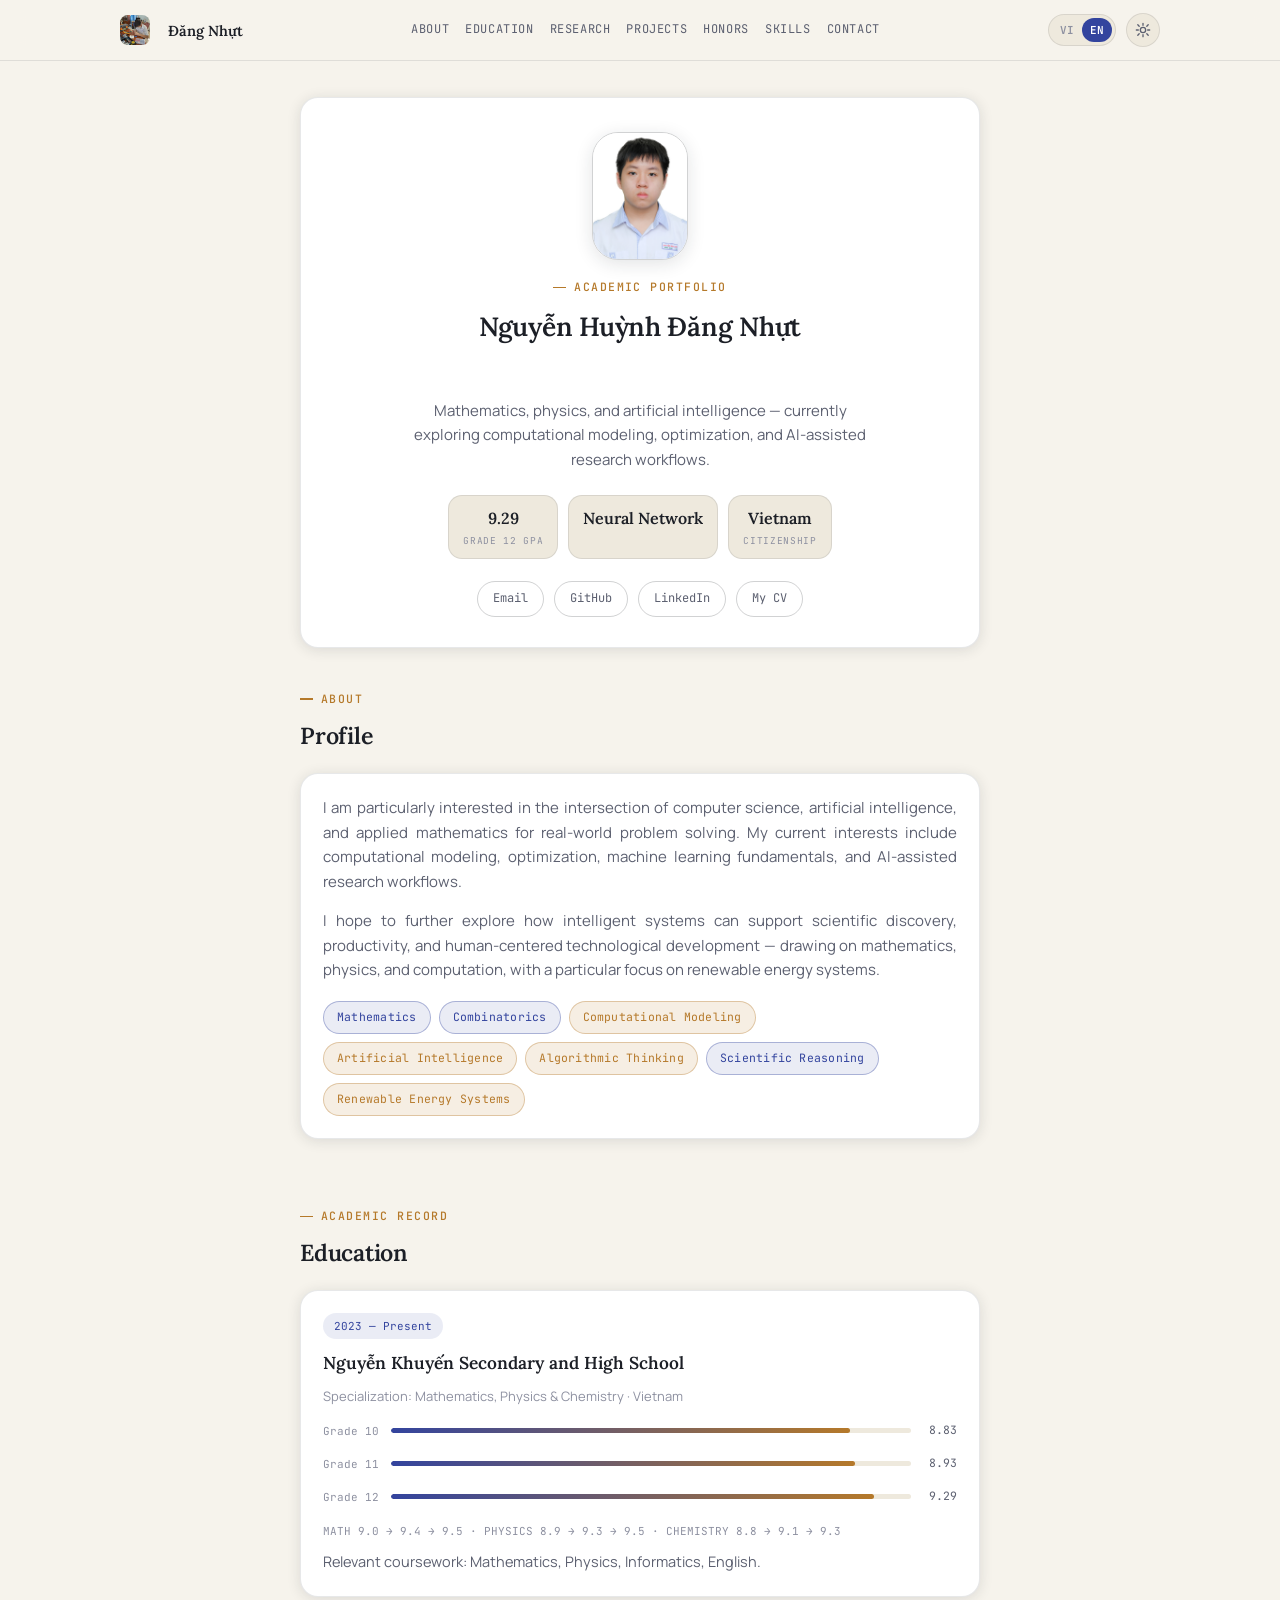
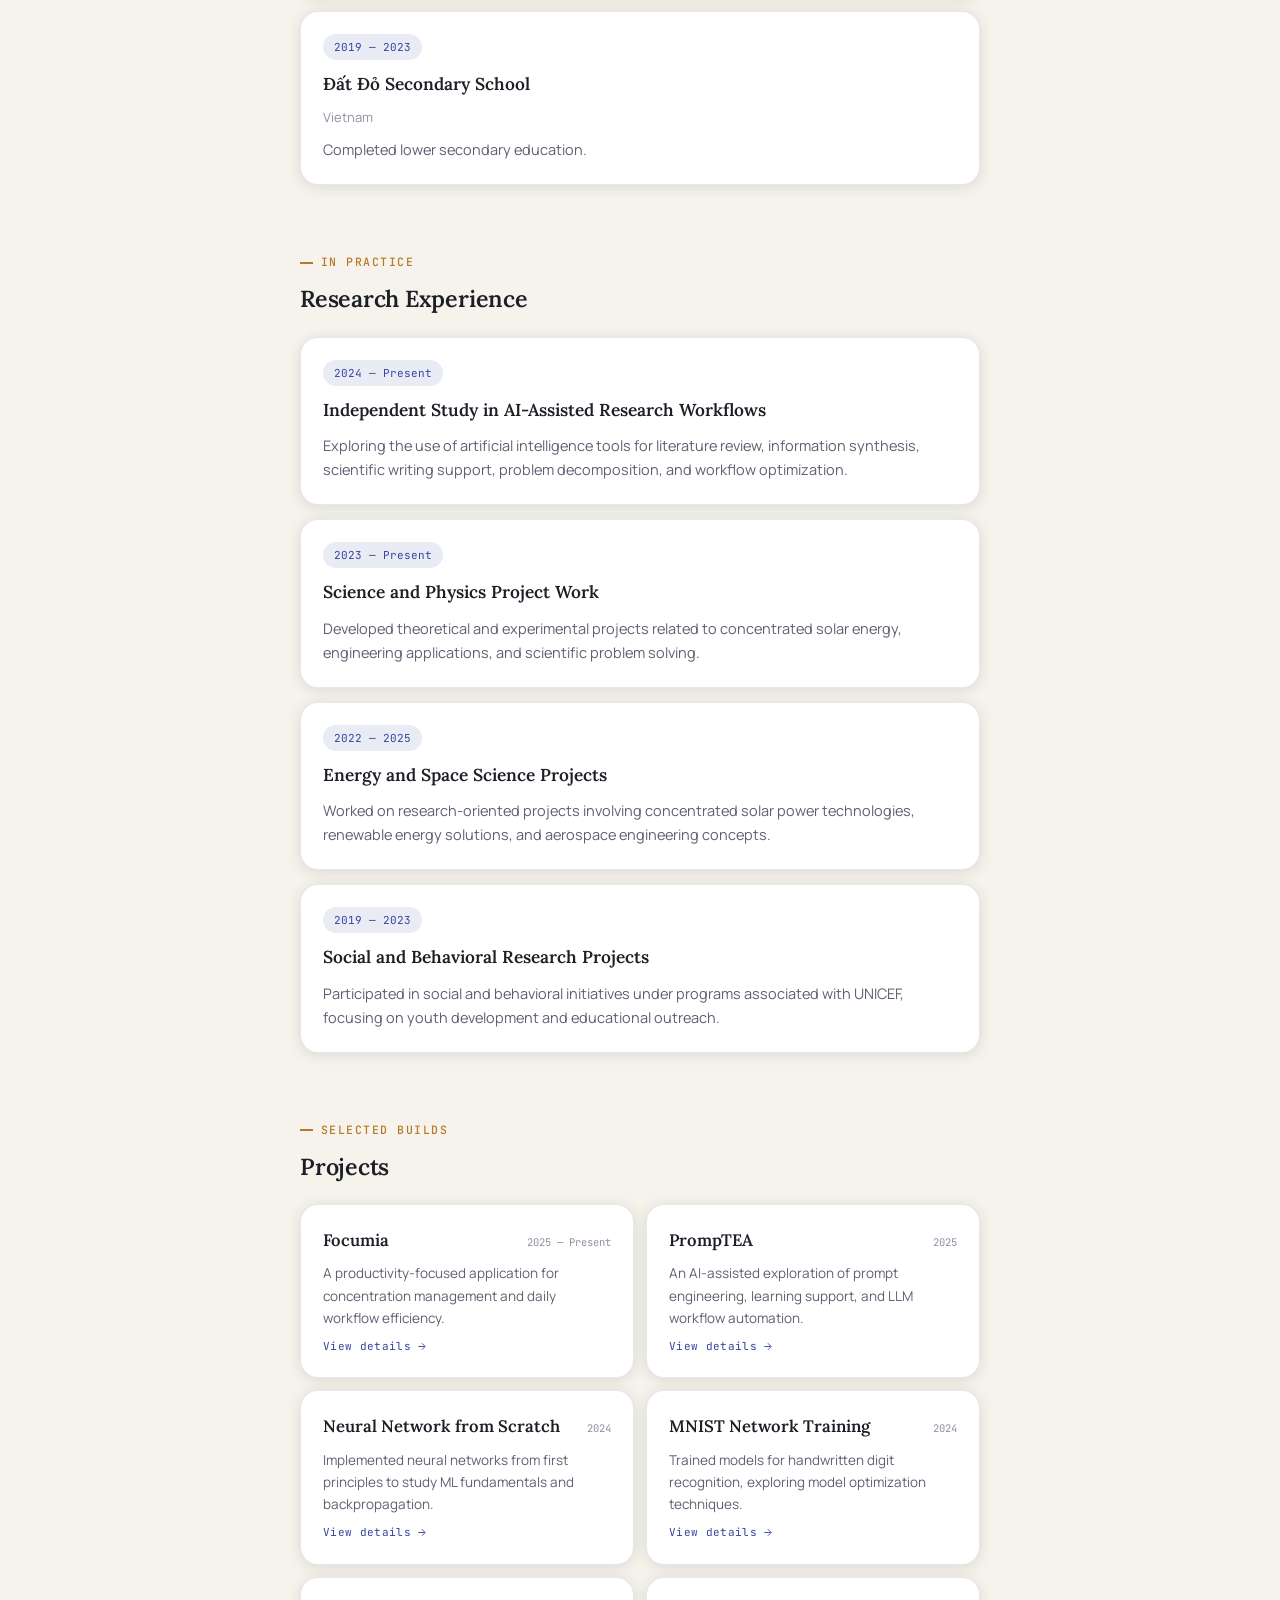
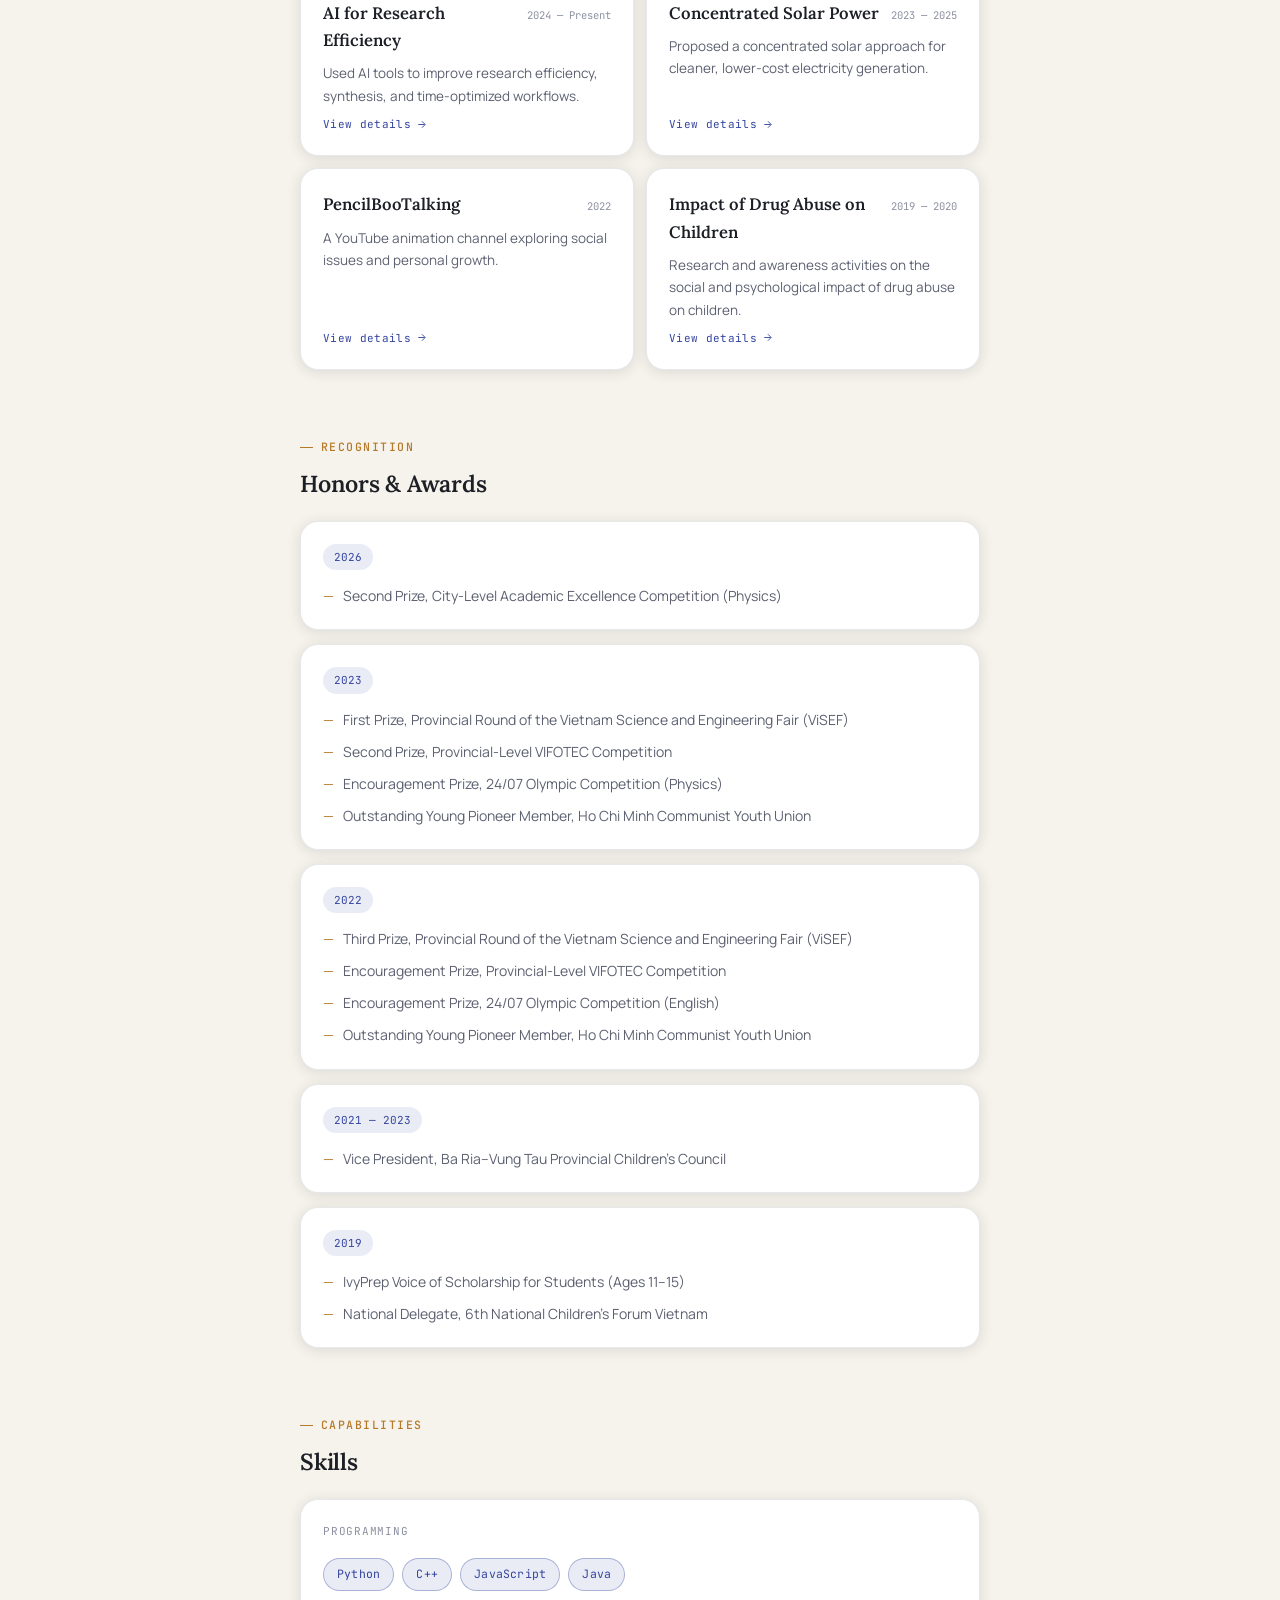
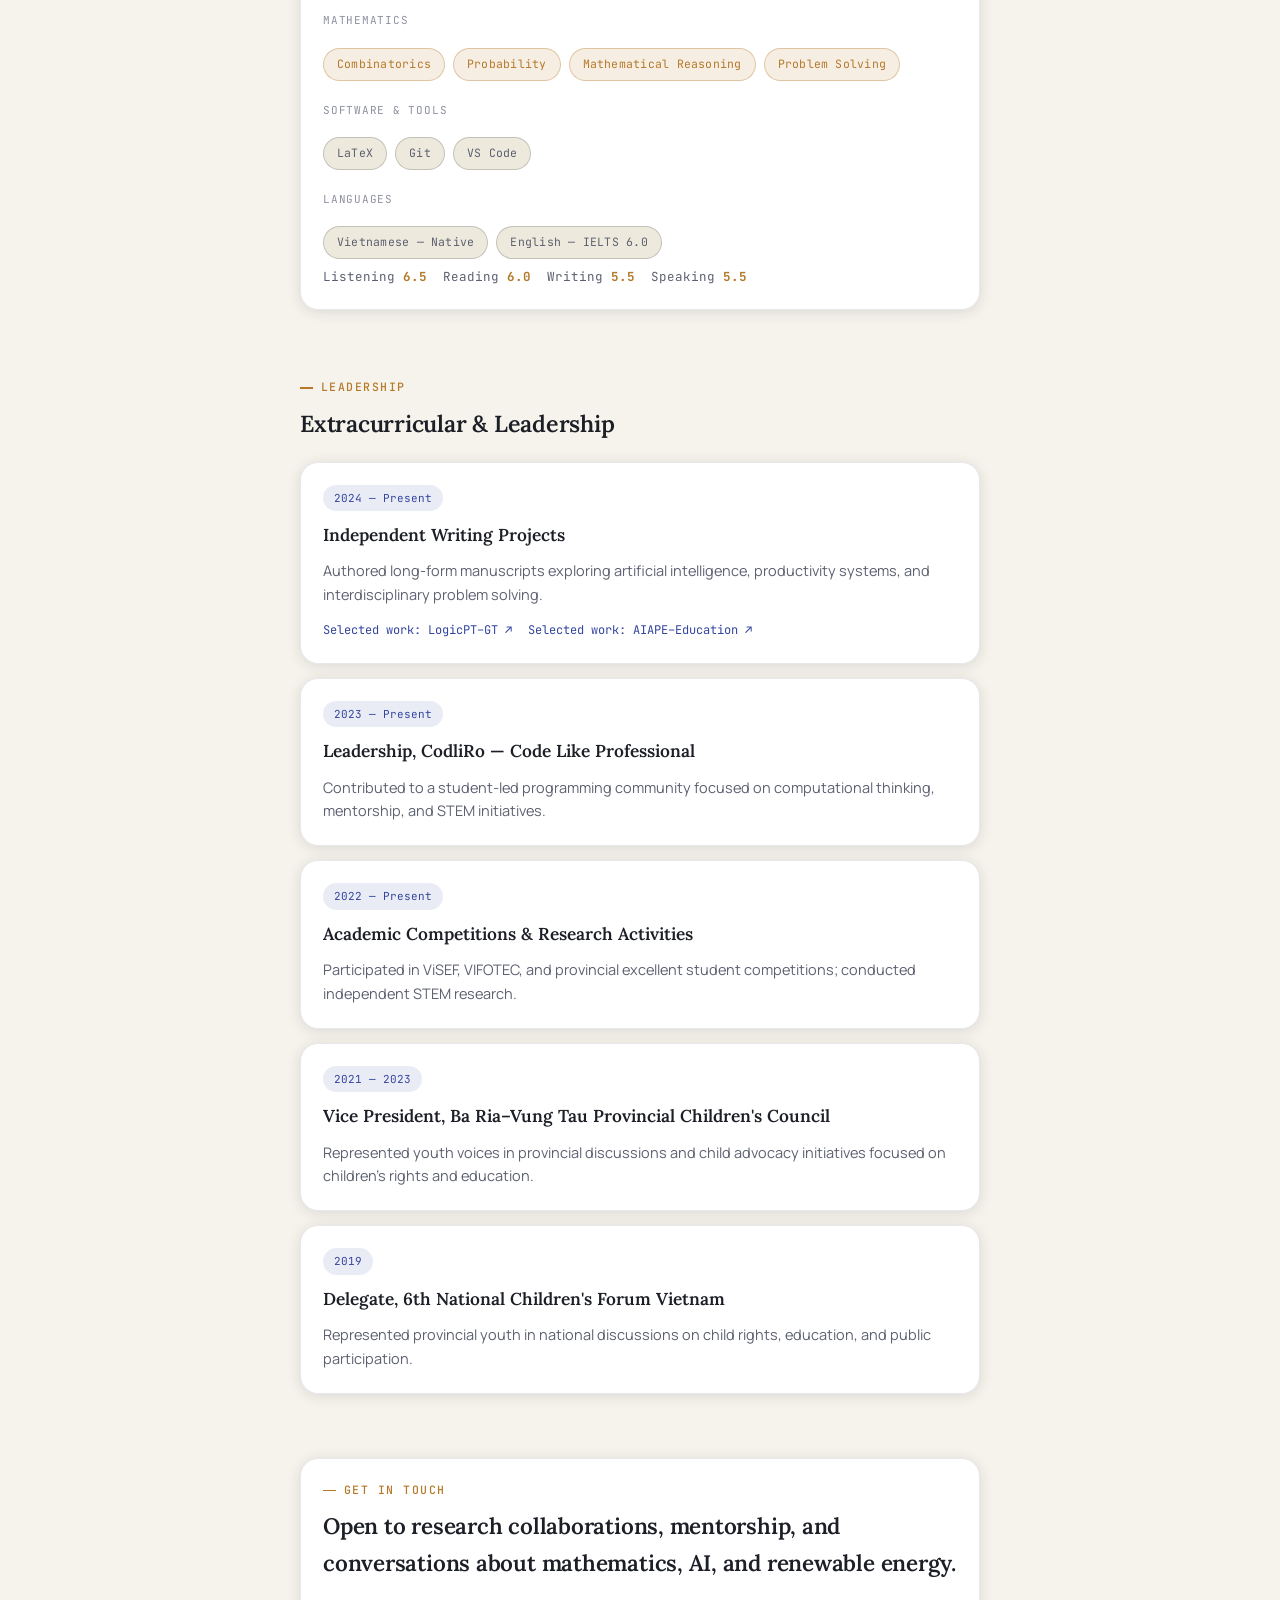
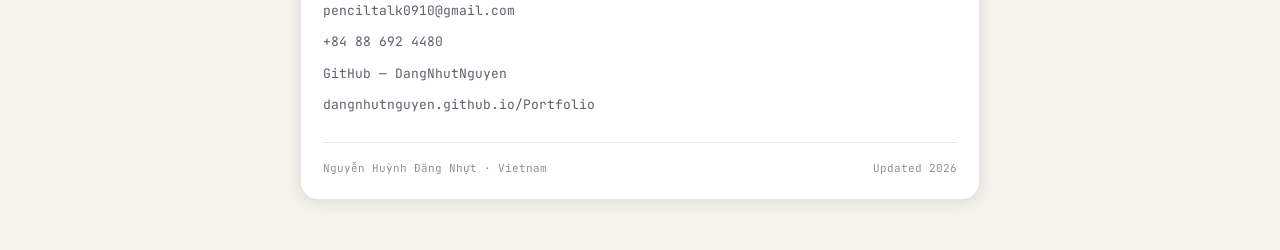
==== commit 821d3da7: "update my profile" ====
--- a/index.html
+++ b/index.html
@@ -81,14 +81,15 @@
         <div class="stat-chips">
           <div class="chip"><span class="chip-val">9.29</span><span class="chip-label"
               data-i18n="chip_gpa_label"></span></div>
-          <div class="chip"><span class="chip-val">IELTS 6.0</span><span class="chip-label"
-              data-i18n="chip_ielts_label"></span></div>
+          <div class="chip"><span class="chip-val">Neural Network</span><span class="chip-label"
+              data-i18n="chip_ai_label"></span></div>
           <div class="chip"><span class="chip-val" data-i18n="chip_citizenship_val"></span><span class="chip-label"
               data-i18n="chip_citizenship_label"></span></div>
         </div>
         <div class="hero-links">
           <a href="mailto:penciltalk0910@gmail.com">Email</a>
           <a href="https://github.com/DangNhutNguyen" target="_blank" rel="noopener">GitHub</a>
+          <a href="https://www.linkedin.com/in/dangnhutnguyen/" target="_blank" rel="noopener">LinkedIn</a>
           <a href="nguyenhuynhdangnhut_cv.pdf" target="_blank" rel="noopener">My CV</a>
         </div>
       </div>
@@ -620,4 +621,4 @@
   <script src="script.js" defer></script>
 </body>
 
-</html>+</html>
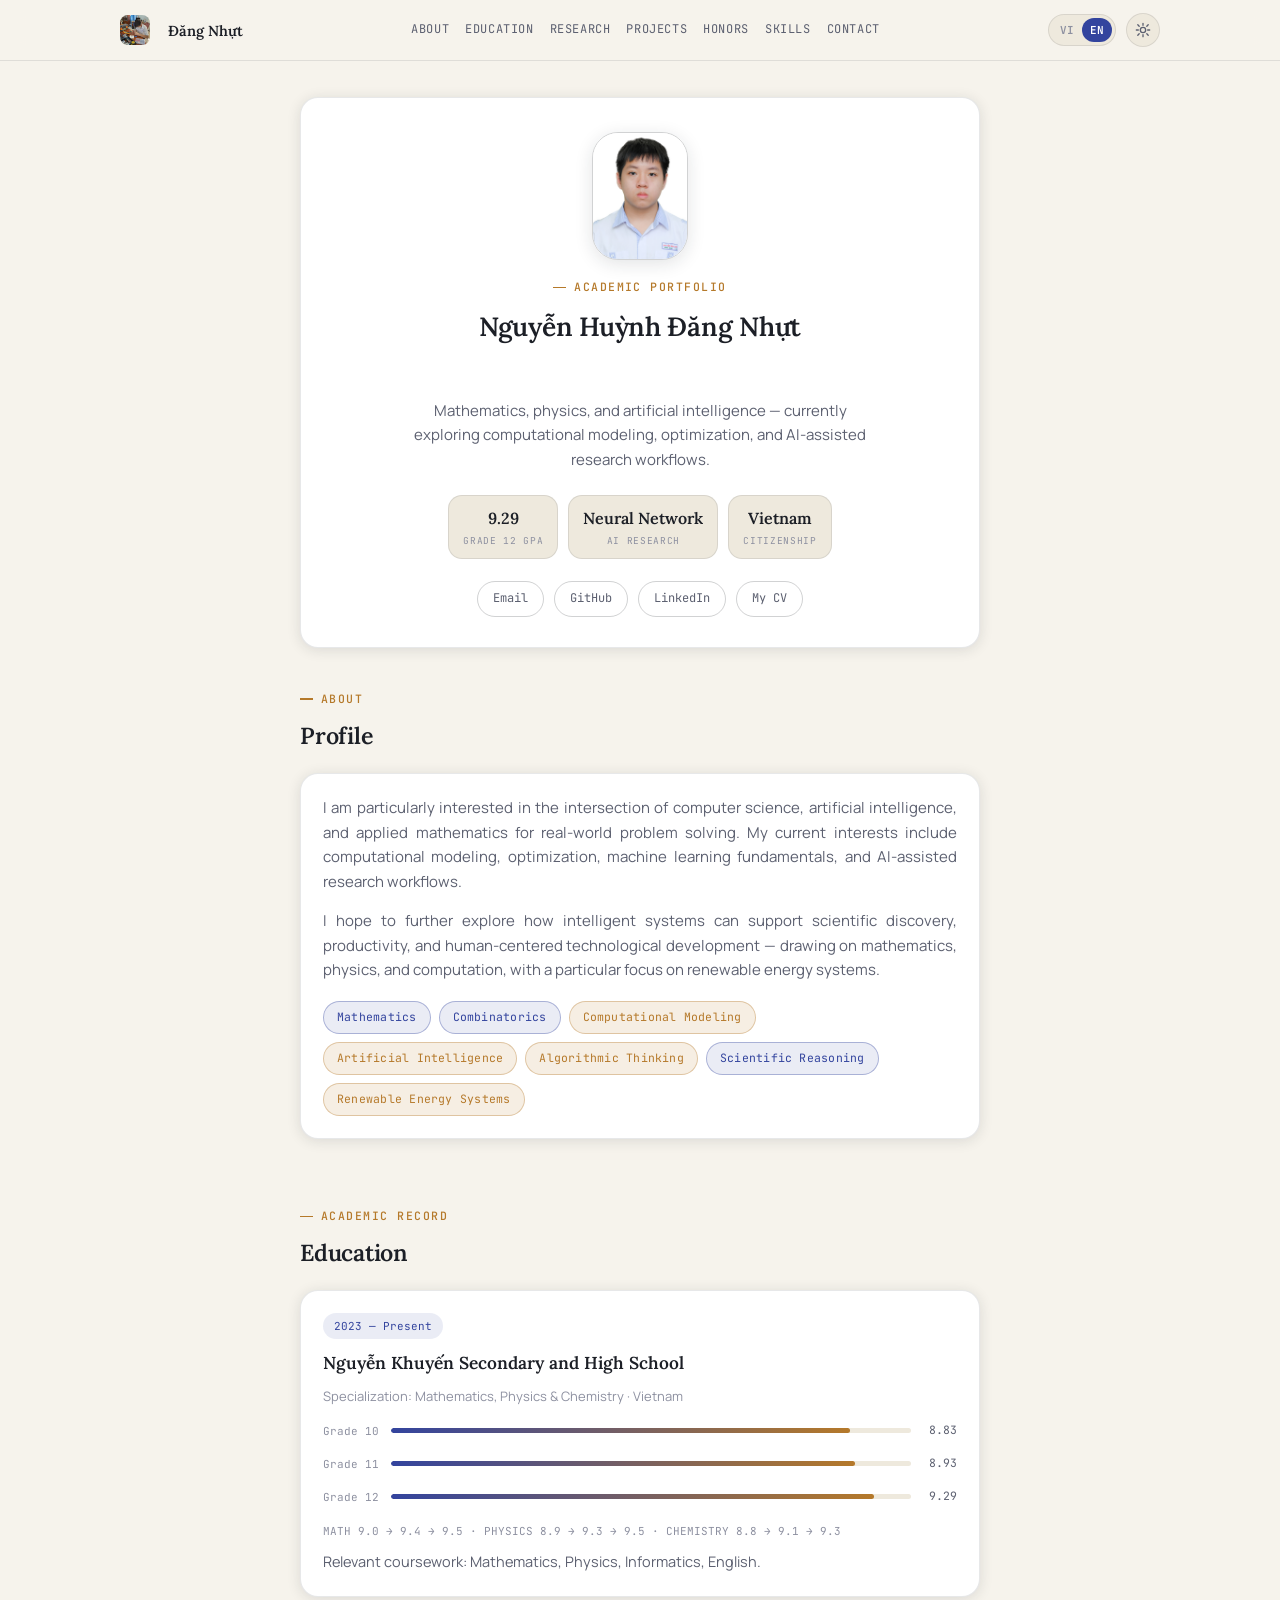
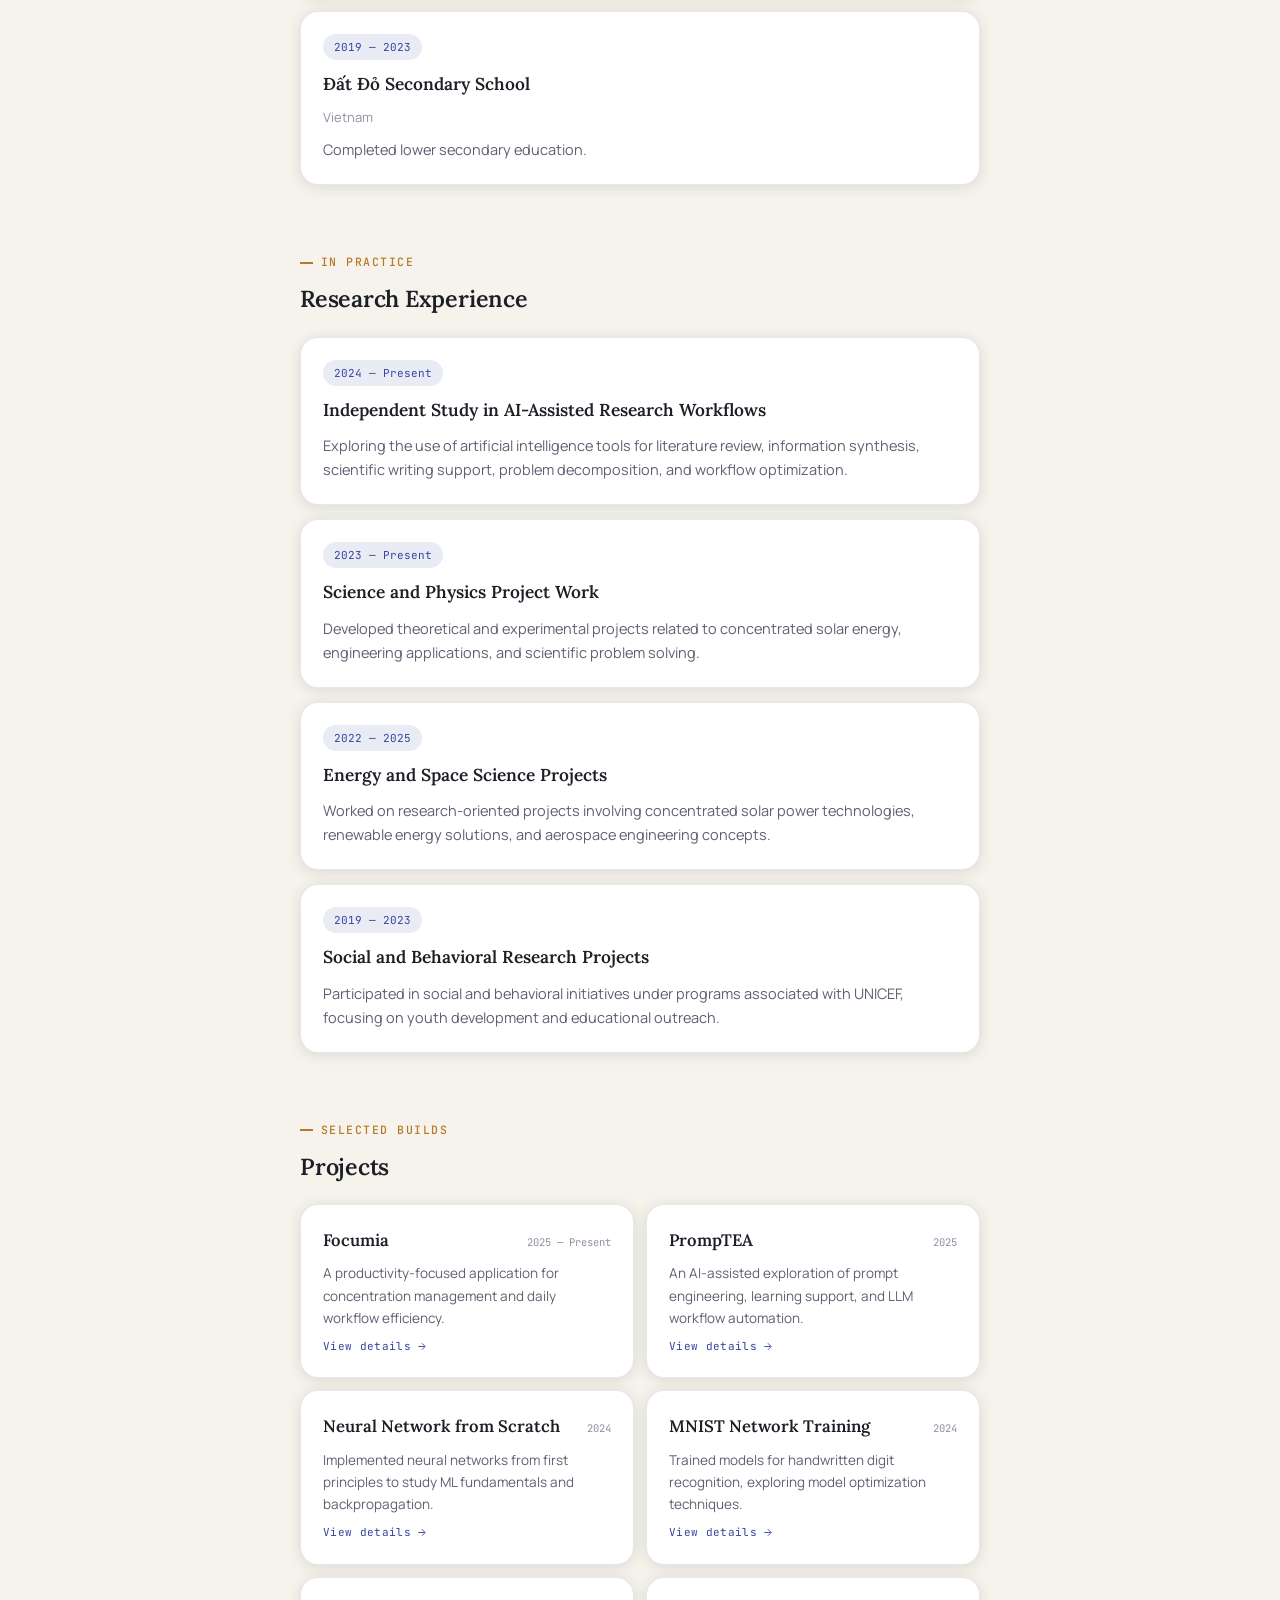
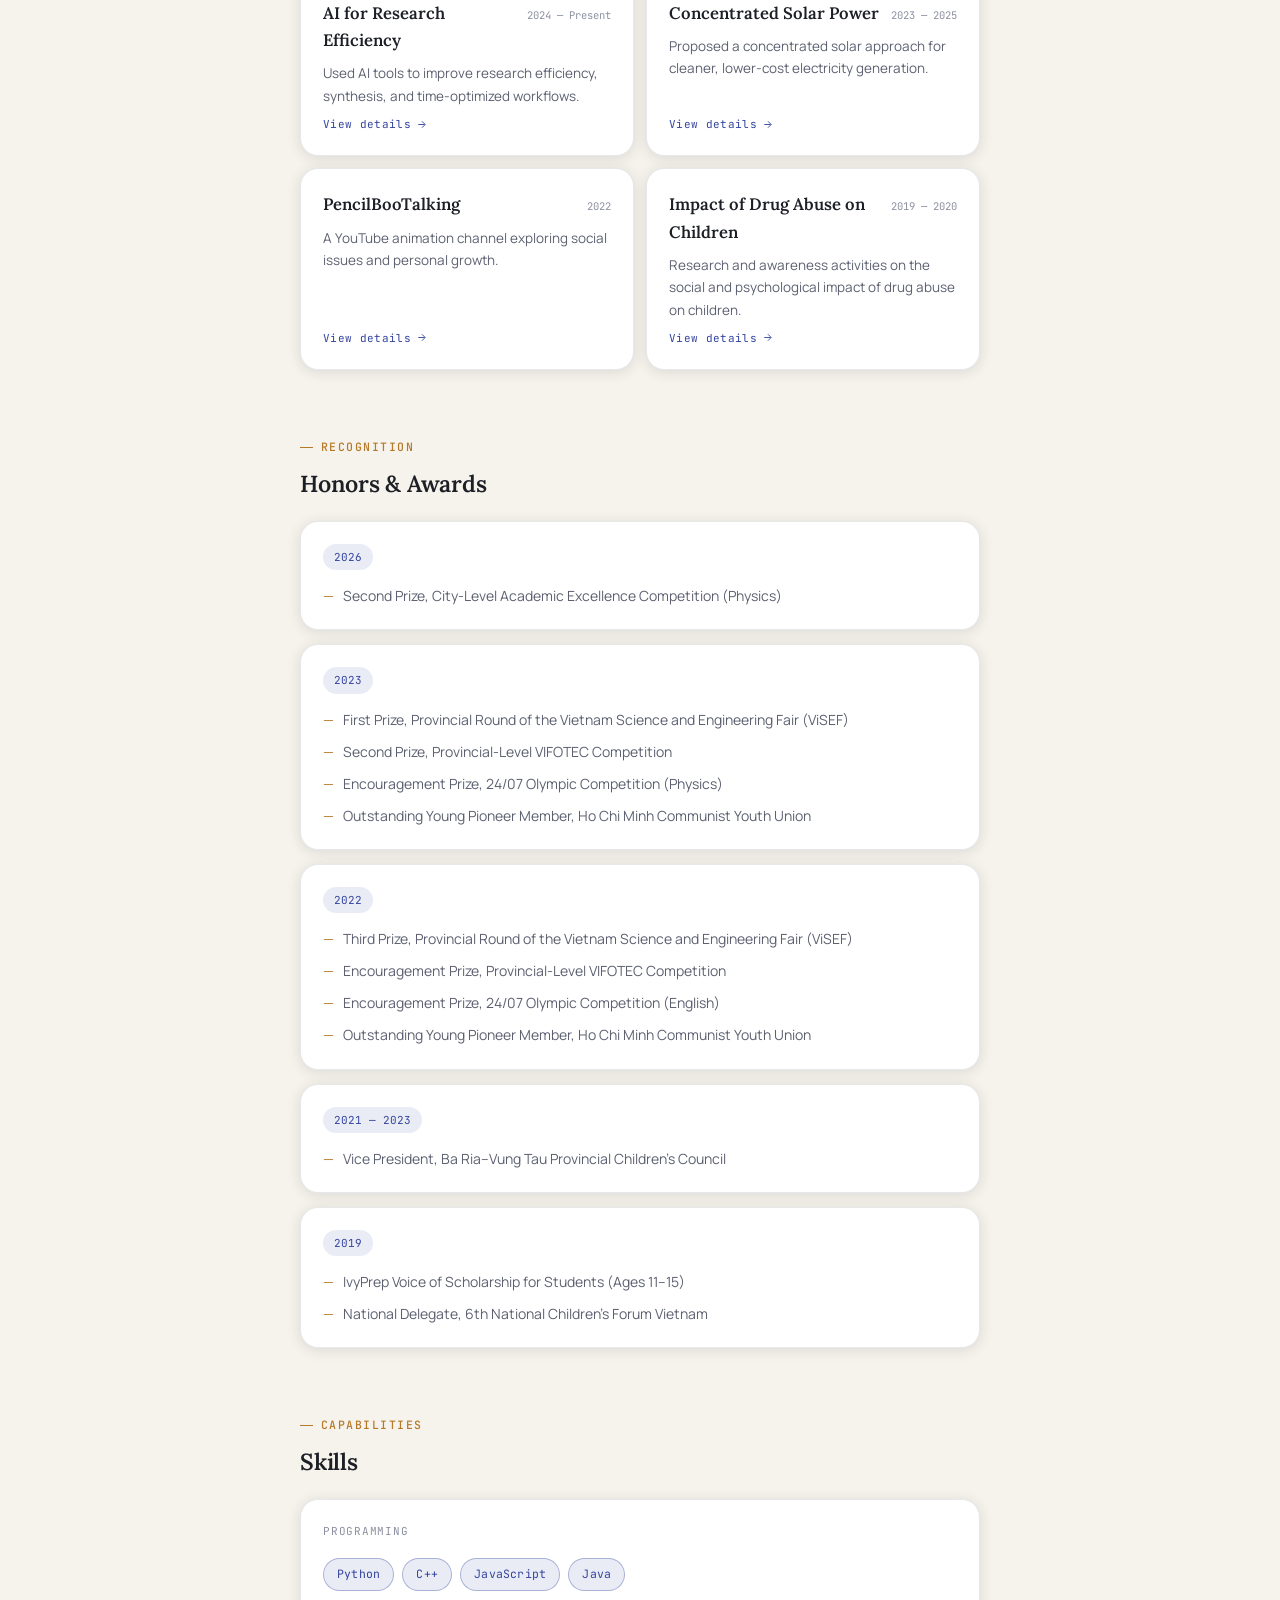
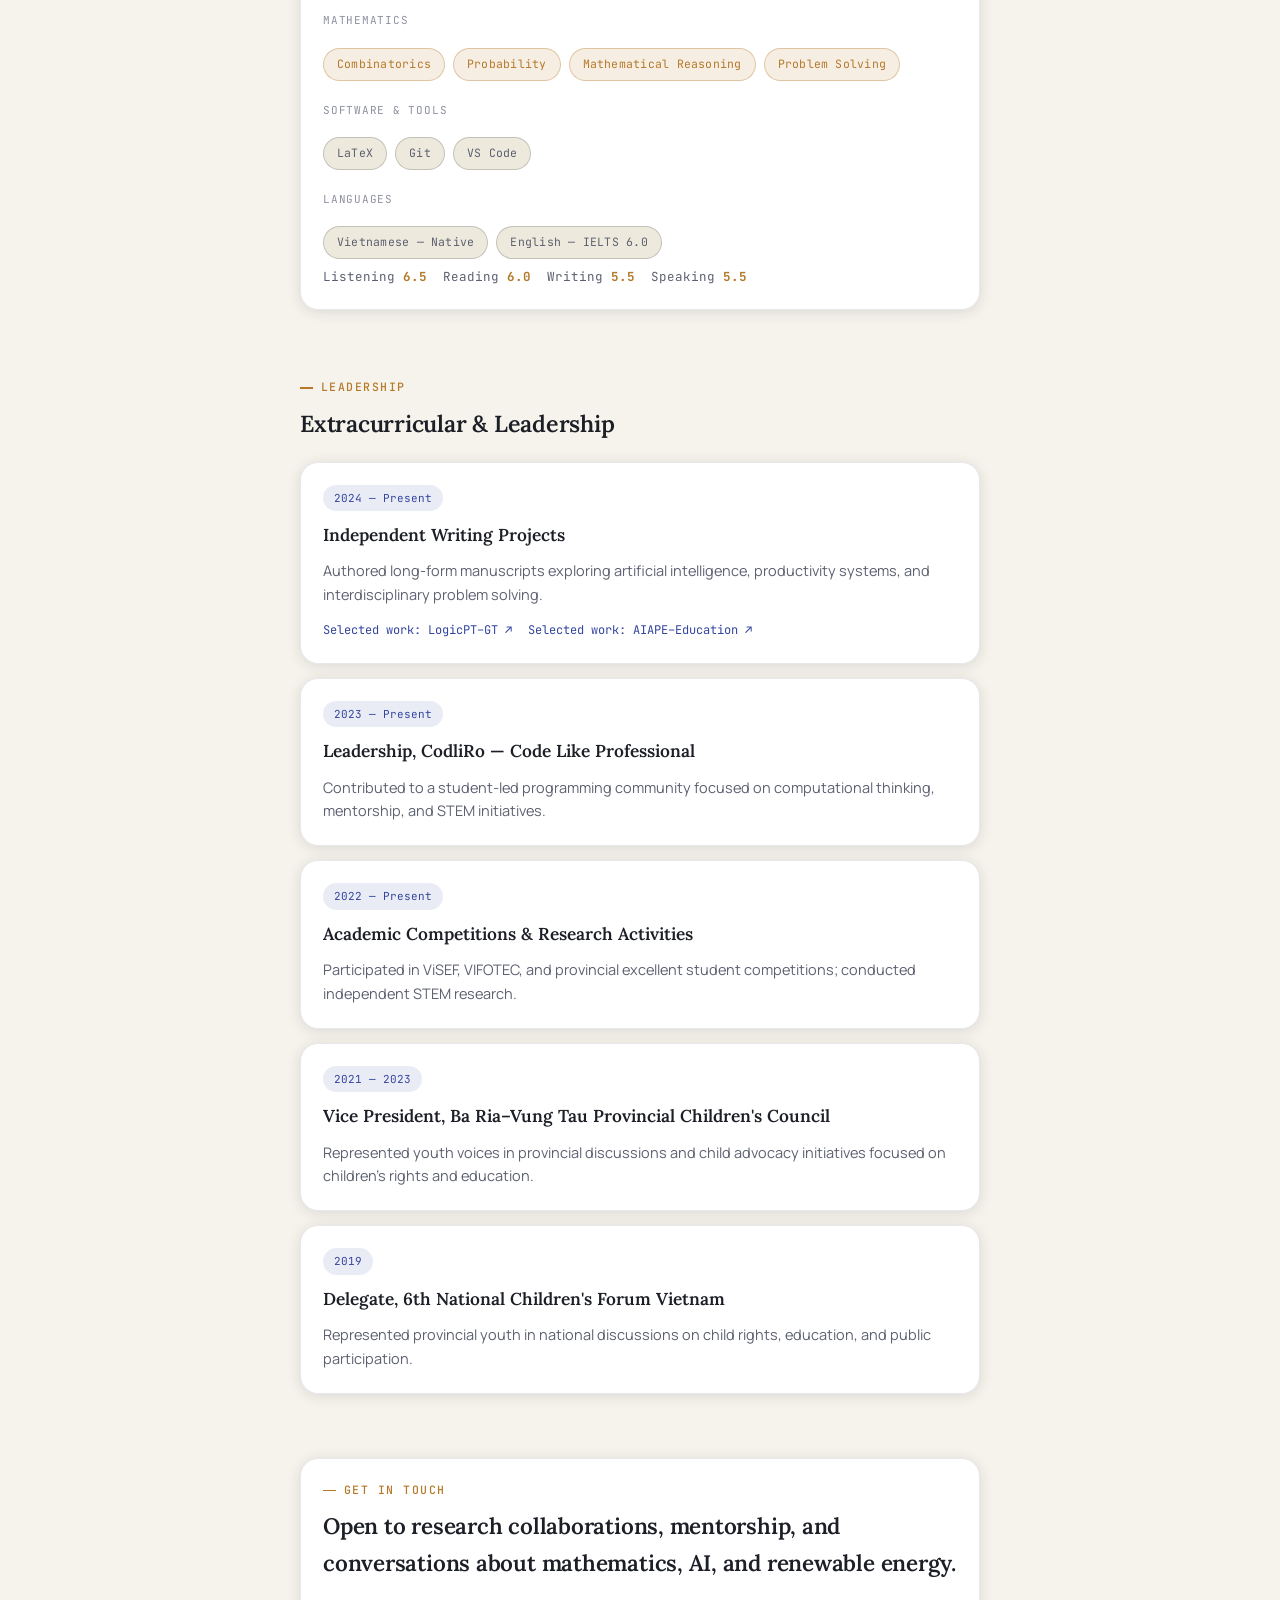
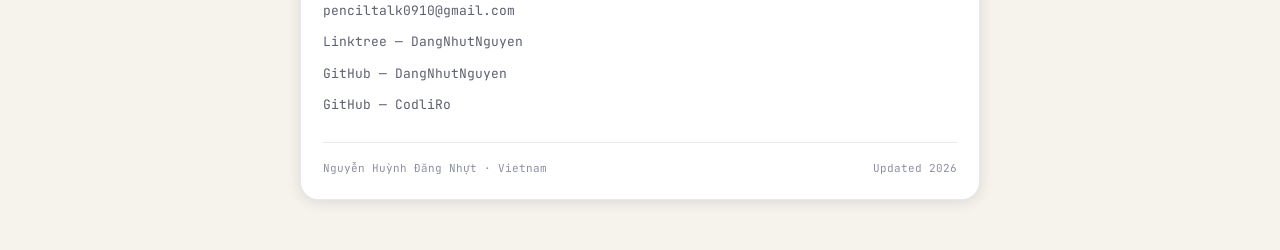
==== commit e757278b: "update contact links in index.html" ====
--- a/index.html
+++ b/index.html
@@ -540,10 +540,9 @@
         </h2>
         <div class="contact-links">
           <a href="mailto:penciltalk0910@gmail.com">penciltalk0910@gmail.com</a>
-          <a href="tel:+84886924480">+84 88 692 4480</a>
+          <a href="https://linktr.ee/nguyenhuynhdangnhut">Linktree — DangNhutNguyen</a>
           <a href="https://github.com/DangNhutNguyen" target="_blank" rel="noopener">GitHub — DangNhutNguyen</a>
-          <a href="https://dangnhutnguyen.github.io/Portfolio" target="_blank"
-            rel="noopener">dangnhutnguyen.github.io/Portfolio</a>
+          <a href="https://github.com/CodliRo" target="_blank" rel="noopener">GitHub — CodliRo</a>
         </div>
         <div class="foot-bottom">
           <div>Nguyễn Huỳnh Đăng Nhựt · <span data-en="Vietnam" data-vi="Việt Nam"></span></div>
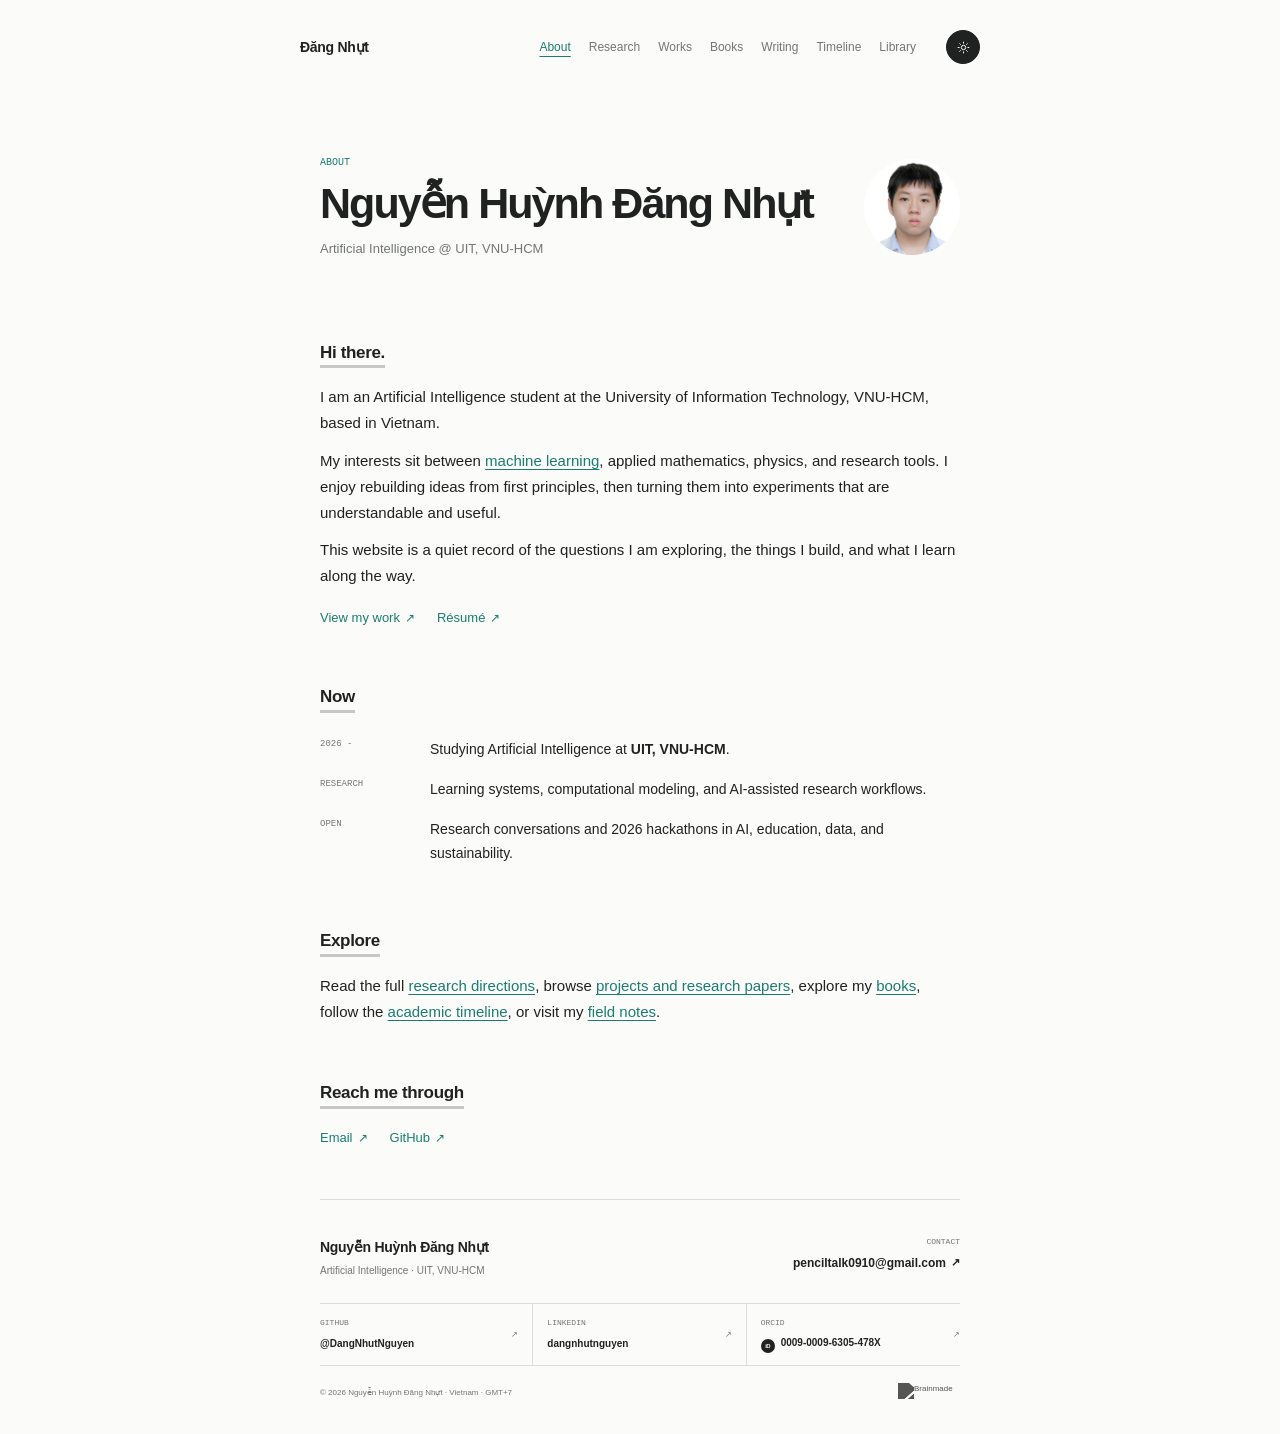
==== commit cab3ffdd: "Publish static HTML CSS JS portfolio" ====
--- a/index.html
+++ b/index.html
@@ -1,623 +1,71 @@
-<!DOCTYPE html>
-<html lang="en" data-theme="light">
+<!doctype html>
+<html lang="en">
+<head>
+  <meta charset="utf-8">
+  <meta name="viewport" content="width=device-width, initial-scale=1">
+  <meta name="description" content="Academic portfolio of Nguyễn Huỳnh Đăng Nhựt - Artificial Intelligence student at UIT, VNU-HCM.">
+  <meta property="og:title" content="Nguyễn Huỳnh Đăng Nhựt - Academic Portfolio">
+  <meta property="og:description" content="Artificial Intelligence · UIT · Research & Projects">
+  <meta property="og:image" content="assets/og.png">
+  <title>Nguyễn Huỳnh Đăng Nhựt - Academic Portfolio</title>
+  <link rel="icon" href="assets/icon.png" type="image/png">
+  <script>document.documentElement.classList.add('js');try{document.documentElement.dataset.theme=localStorage.getItem('portfolio-theme')||(matchMedia('(prefers-color-scheme: dark)').matches?'dark':'light')}catch(e){document.documentElement.dataset.theme='light'}</script>
+  <link rel="stylesheet" href="css/styles.css">
+  <script defer src="config/portfolio.config.js"></script>
+  <script defer src="js/site.js"></script>
+</head>
+<body data-page="about">
+  <div class="site-shell">
+    <div data-site-header></div>
+    <main class="page-content" id="main-content">
+      <div class="container" data-page-content>
+        <section class="intro">
+          <div>
+            <p class="overline">About</p>
+            <h1>Nguyễn Huỳnh Đăng Nhựt</h1>
+            <p class="role">Artificial Intelligence @ UIT, VNU-HCM</p>
+          </div>
+          <img class="avatar" src="assets/profile.jpg" width="96" height="96" alt="Nguyễn Huỳnh Đăng Nhựt">
+        </section>
 
-<head>
-  <meta charset="UTF-8">
-  <meta name="viewport" content="width=device-width, initial-scale=1.0, viewport-fit=cover">
-  <title>Nguyễn Huỳnh Đăng Nhựt — Research Portfolio</title>
-  <meta name="theme-color" content="#f6f3ec">
-  <link rel="icon" href="my_image3.png">
-  <link rel="preconnect" href="https://fonts.googleapis.com">
-  <link rel="preconnect" href="https://fonts.gstatic.com" crossorigin>
-  <link
-    href="https://fonts.googleapis.com/css2?family=Lora:ital,wght@0,400..700;1,400..600&family=Manrope:wght@400;500;600;700;800&family=JetBrains+Mono:wght@400;500;600&display=swap"
-    rel="stylesheet">
-  <link rel="stylesheet" href="styles.css">
-</head>
+        <section class="section">
+          <h2>Hi there.</h2>
+          <div class="prose">
+            <p>I am an Artificial Intelligence student at the University of Information Technology, VNU-HCM, based in Vietnam.</p>
+            <p>My interests sit between <a href="research.html">machine learning</a>, applied mathematics, physics, and research tools. I enjoy rebuilding ideas from first principles, then turning them into experiments that are understandable and useful.</p>
+            <p>This website is a quiet record of the questions I am exploring, the things I build, and what I learn along the way.</p>
+          </div>
+          <div class="inline-links">
+            <a href="projects.html">View my work <span class="arrow" aria-hidden="true">↗</span></a>
+            <a href="assets/nguyenhuynhdangnhut_cv.pdf" target="_blank">Résumé <span class="arrow" aria-hidden="true">↗</span></a>
+          </div>
+        </section>
 
-<body>
+        <section class="section">
+          <h2>Now</h2>
+          <div class="year-list">
+            <div><time>2026 -</time><p>Studying Artificial Intelligence at <strong>UIT, VNU-HCM</strong>.</p></div>
+            <div><time>Research</time><p>Learning systems, computational modeling, and AI-assisted research workflows.</p></div>
+            <div><time>Open</time><p>Research conversations and 2026 hackathons in AI, education, data, and sustainability.</p></div>
+          </div>
+        </section>
 
-  <!-- ============================= TOP BAR ============================= -->
-  <header class="topbar">
-    <div class="topbar-inner">
-      <a class="brand" href="#top" aria-label="Go to top">
-        <img src="my_image2.jpg" class="logo-badge">
-        <defs>
-          <linearGradient id="logoGrad" x1="0" y1="0" x2="40" y2="40">
-            <stop offset="0" stop-color="var(--primary)" />
-            <stop offset="1" stop-color="var(--accent)" />
-          </linearGradient>
-        </defs>
-        <rect x="1" y="1" width="38" height="38" rx="11" fill="url(#logoGrad)" />
-        <path d="M13 27V13l14 14V13" stroke="var(--surface)" stroke-width="2.3" fill="none" stroke-linecap="round"
-          stroke-linejoin="round" />
-        </svg>
-        <span class="brand-text">Đăng Nhựt</span>
-      </a>
+        <section class="section">
+          <h2>Explore</h2>
+          <p class="prose">Read the full <a href="research.html">research directions</a>, browse <a href="projects.html">projects and research papers</a>, explore my <a href="books.html">books</a>, follow the <a href="activities.html">academic timeline</a>, or visit my <a href="blog.html">field notes</a>.</p>
+        </section>
 
-      <nav class="desktop-nav">
-        <a href="#about" data-i18n="nav_about"></a>
-        <a href="#education" data-i18n="nav_education"></a>
-        <a href="#research" data-i18n="nav_research"></a>
-        <a href="#projects" data-i18n="nav_projects"></a>
-        <a href="#honors" data-i18n="nav_honors"></a>
-        <a href="#skills" data-i18n="nav_skills"></a>
-        <a href="#contact" data-i18n="nav_contact"></a>
-      </nav>
+        <section class="section reach">
+          <h2>Reach me through</h2>
+          <div class="inline-links">
+            <a href="mailto:penciltalk0910@gmail.com">Email <span class="arrow" aria-hidden="true">↗</span></a>
+            <a href="https://github.com/DangNhutNguyen" target="_blank" rel="noreferrer">GitHub <span class="arrow" aria-hidden="true">↗</span></a>
+          </div>
+        </section>
 
-      <div class="controls">
-        <button class="lang-toggle" id="langToggle" aria-label="Switch language">
-          <span class="lang-pill" id="langPill"></span>
-          <span class="lang-opt" data-lang="vi">VI</span>
-          <span class="lang-opt active" data-lang="en">EN</span>
-        </button>
-        <button class="theme-toggle" id="themeToggle" aria-label="Toggle theme">
-          <svg class="icon-sun" viewBox="0 0 24 24" fill="none" stroke="currentColor" stroke-width="2"
-            stroke-linecap="round">
-            <circle cx="12" cy="12" r="4" />
-            <path
-              d="M12 2v3M12 19v3M4.2 4.2l2.1 2.1M17.7 17.7l2.1 2.1M2 12h3M19 12h3M4.2 19.8l2.1-2.1M17.7 6.3l2.1-2.1" />
-          </svg>
-          <svg class="icon-moon" viewBox="0 0 24 24" fill="currentColor">
-            <path d="M20 14.5A8.5 8.5 0 119.5 4 7 7 0 0020 14.5Z" />
-          </svg>
-        </button>
+        <div data-site-footer></div>
       </div>
-    </div>
-  </header>
-
-  <!-- ============================= HERO ============================= -->
-  <header class="hero" id="top">
-    <div class="wrap">
-      <div class="card hero-card reveal">
-        <div class="avatar-wrap"><img src="my_image.jpg" alt="Nguyễn Huỳnh Đăng Nhựt"></div>
-        <div class="eyebrow" style="justify-content:center;" data-i18n="hero_eyebrow"></div>
-        <h1>Nguyễn Huỳnh Đăng Nhựt</h1>
-        <div class="ticker" aria-hidden="true"><span id="tickerText"></span></div>
-        <p class="hero-bio"
-          data-en="Mathematics, physics, and artificial intelligence — currently exploring computational modeling, optimization, and AI-assisted research workflows."
-          data-vi="Toán học, vật lý và trí tuệ nhân tạo — hiện đang tìm hiểu mô hình hóa tính toán, tối ưu hóa, và các quy trình nghiên cứu có hỗ trợ của AI.">
-        </p>
-        <div class="stat-chips">
-          <div class="chip"><span class="chip-val">9.29</span><span class="chip-label"
-              data-i18n="chip_gpa_label"></span></div>
-          <div class="chip"><span class="chip-val">Neural Network</span><span class="chip-label"
-              data-i18n="chip_ai_label"></span></div>
-          <div class="chip"><span class="chip-val" data-i18n="chip_citizenship_val"></span><span class="chip-label"
-              data-i18n="chip_citizenship_label"></span></div>
-        </div>
-        <div class="hero-links">
-          <a href="mailto:penciltalk0910@gmail.com">Email</a>
-          <a href="https://github.com/DangNhutNguyen" target="_blank" rel="noopener">GitHub</a>
-          <a href="https://www.linkedin.com/in/dangnhutnguyen/" target="_blank" rel="noopener">LinkedIn</a>
-          <a href="nguyenhuynhdangnhut_cv.pdf" target="_blank" rel="noopener">My CV</a>
-        </div>
-      </div>
-    </div>
-  </header>
-
-  <!-- ============================= ABOUT ============================= -->
-  <section id="about">
-    <div class="wrap">
-      <div class="head reveal">
-        <div class="eyebrow" data-i18n="eyebrow_about"></div>
-        <h2 data-i18n="h2_about"></h2>
-      </div>
-      <div class="card about-card reveal">
-        <p data-en="I am particularly interested in the intersection of computer science, artificial intelligence, and applied mathematics for real-world problem solving. My current interests include computational modeling, optimization, machine learning fundamentals, and AI-assisted research workflows."
-          data-vi="Tôi đặc biệt hứng thú với cách khoa học máy tính, trí tuệ nhân tạo và toán học có thể kết hợp để giải quyết những vấn đề thực tế. Hiện nay, tôi dành nhiều thời gian tìm hiểu về mô hình hóa tính toán, các bài toán tối ưu, nền tảng của học máy và cách AI có thể hỗ trợ quá trình nghiên cứu. Điều thu hút tôi nhất không chỉ là việc xây dựng công nghệ mới mà còn là hiểu được những nguyên lý đứng sau chúng và cách chúng được áp dụng để tạo ra tác động trong thực tế.">
-        </p>
-        <p data-en="I hope to further explore how intelligent systems can support scientific discovery, productivity, and human-centered technological development — drawing on mathematics, physics, and computation, with a particular focus on renewable energy systems."
-          data-vi="Tôi mong muốn tiếp tục tìm hiểu cách các hệ thống AI có thể hỗ trợ khám phá khoa học, nâng cao năng suất, và phát triển công nghệ hướng đến con người — dựa trên nền tảng toán học, vật lý và khoa học tính toán, với một hướng quan tâm đặc biệt đến các hệ thống năng lượng tái tạo.">
-        </p>
-        <div class="tagrow">
-          <span class="tag primary" data-en="Mathematics" data-vi="Toán Học"></span>
-          <span class="tag primary" data-en="Combinatorics" data-vi="Tổ Hợp"></span>
-          <span class="tag accent" data-en="Computational Modeling" data-vi="Mô Hình Hóa Tính Toán"></span>
-          <span class="tag accent" data-en="Artificial Intelligence" data-vi="Trí Tuệ Nhân Tạo"></span>
-          <span class="tag accent" data-en="Algorithmic Thinking" data-vi="Tư Duy Giải Thuật"></span>
-          <span class="tag primary" data-en="Scientific Reasoning" data-vi="Lập Luận Khoa Học"></span>
-          <span class="tag accent" data-en="Renewable Energy Systems" data-vi="Hệ Thống Năng Lượng Tái Tạo"></span>
-        </div>
-      </div>
-    </div>
-  </section>
-
-  <!-- ============================= EDUCATION ============================= -->
-  <section id="education">
-    <div class="wrap stack">
-      <div class="head reveal">
-        <div class="eyebrow" data-i18n="eyebrow_education"></div>
-        <h2 data-i18n="h2_education"></h2>
-      </div>
-
-      <div class="card tl-card reveal">
-        <span class="tl-year" data-en="2023 — Present" data-vi="2023 — Hiện tại"></span>
-        <div class="tl-title" data-en="Nguyễn Khuyến Secondary and High School"
-          data-vi="Trường THCS và THPT Nguyễn Khuyến"></div>
-        <div class="tl-sub" data-en="Specialization: Mathematics, Physics &amp; Chemistry · Vietnam"
-          data-vi="Chuyên ban: Toán, Lý, Hóa · Việt Nam"></div>
-
-        <div class="grade-row">
-          <div class="glabel" data-en="Grade 10" data-vi="Lớp 10"></div>
-          <div class="gbar-track">
-            <div class="gbar-fill" data-width="88.3%"></div>
-          </div>
-          <div class="gval">8.83</div>
-        </div>
-        <div class="grade-row">
-          <div class="glabel" data-en="Grade 11" data-vi="Lớp 11"></div>
-          <div class="gbar-track">
-            <div class="gbar-fill" data-width="89.3%"></div>
-          </div>
-          <div class="gval">8.93</div>
-        </div>
-        <div class="grade-row">
-          <div class="glabel" data-en="Grade 12" data-vi="Lớp 12"></div>
-          <div class="gbar-track">
-            <div class="gbar-fill" data-width="92.9%"></div>
-          </div>
-          <div class="gval">9.29</div>
-        </div>
-        <div class="subj-line" data-en="MATH 9.0 → 9.4 → 9.5  ·  PHYSICS 8.9 → 9.3 → 9.5  ·  CHEMISTRY 8.8 → 9.1 → 9.3"
-          data-vi="TOÁN 9.0 → 9.4 → 9.5  ·  LÝ 8.9 → 9.3 → 9.5  ·  HÓA 8.8 → 9.1 → 9.3"></div>
-        <div class="tl-desc" data-en="Relevant coursework: Mathematics, Physics, Informatics, English."
-          data-vi="Các môn học liên quan: Toán, Vật Lý, Tin Học, Tiếng Anh."></div>
-      </div>
-
-      <div class="card tl-card reveal">
-        <span class="tl-year" data-en="2019 — 2023" data-vi="2019 — 2023"></span>
-        <div class="tl-title" data-en="Đất Đỏ Secondary School" data-vi="Trường THCS Đất Đỏ"></div>
-        <div class="tl-sub" data-en="Vietnam" data-vi="Việt Nam"></div>
-        <div class="tl-desc" data-en="Completed lower secondary education."
-          data-vi="Hoàn thành chương trình trung học cơ sở."></div>
-      </div>
-    </div>
-  </section>
-
-  <!-- ============================= RESEARCH EXPERIENCE ============================= -->
-  <section id="research">
-    <div class="wrap stack">
-      <div class="head reveal">
-        <div class="eyebrow" data-i18n="eyebrow_research"></div>
-        <h2 data-i18n="h2_research"></h2>
-      </div>
-
-      <div class="card tl-card reveal">
-        <span class="tl-year" data-en="2024 — Present" data-vi="2024 — Hiện tại"></span>
-        <div class="tl-title" data-en="Independent Study in AI-Assisted Research Workflows"
-          data-vi="Nghiên cứu độc lập về quy trình nghiên cứu có hỗ trợ AI"></div>
-        <div class="tl-desc"
-          data-en="Exploring the use of artificial intelligence tools for literature review, information synthesis, scientific writing support, problem decomposition, and workflow optimization."
-          data-vi="Tìm hiểu việc sử dụng các công cụ trí tuệ nhân tạo trong tổng quan tài liệu, tổng hợp thông tin, hỗ trợ viết khoa học, phân rã vấn đề và tối ưu hóa quy trình làm việc.">
-        </div>
-      </div>
-
-      <div class="card tl-card reveal">
-        <span class="tl-year" data-en="2023 — Present" data-vi="2023 — Hiện tại"></span>
-        <div class="tl-title" data-en="Science and Physics Project Work" data-vi="Các dự án khoa học và vật lý"></div>
-        <div class="tl-desc"
-          data-en="Developed theoretical and experimental projects related to concentrated solar energy, engineering applications, and scientific problem solving."
-          data-vi="Phát triển các dự án lý thuyết và thực nghiệm liên quan đến năng lượng mặt trời tập trung, ứng dụng kỹ thuật, và giải quyết vấn đề khoa học.">
-        </div>
-      </div>
-
-      <div class="card tl-card reveal">
-        <span class="tl-year" data-en="2022 — 2025" data-vi="2022 — 2025"></span>
-        <div class="tl-title" data-en="Energy and Space Science Projects"
-          data-vi="Các dự án khoa học năng lượng và không gian"></div>
-        <div class="tl-desc"
-          data-en="Worked on research-oriented projects involving concentrated solar power technologies, renewable energy solutions, and aerospace engineering concepts."
-          data-vi="Thực hiện các dự án nghiên cứu liên quan đến công nghệ năng lượng mặt trời tập trung, các giải pháp năng lượng tái tạo, và các khái niệm kỹ thuật hàng không vũ trụ.">
-        </div>
-      </div>
-
-      <div class="card tl-card reveal">
-        <span class="tl-year" data-en="2019 — 2023" data-vi="2019 — 2023"></span>
-        <div class="tl-title" data-en="Social and Behavioral Research Projects"
-          data-vi="Các dự án nghiên cứu xã hội và hành vi"></div>
-        <div class="tl-desc"
-          data-en="Participated in social and behavioral initiatives under programs associated with UNICEF, focusing on youth development and educational outreach."
-          data-vi="Tham gia các hoạt động xã hội và hành vi trong khuôn khổ các chương trình liên kết với UNICEF, tập trung vào phát triển thanh thiếu niên và giáo dục cộng đồng.">
-        </div>
-      </div>
-    </div>
-  </section>
-
-  <!-- ============================= PROJECTS ============================= -->
-  <section id="projects">
-    <div class="wrap">
-      <div class="head reveal">
-        <div class="eyebrow" data-i18n="eyebrow_projects"></div>
-        <h2 data-i18n="h2_projects"></h2>
-      </div>
-
-      <div class="proj-grid">
-        <div class="card proj-card reveal" data-project="focumia" tabindex="0" role="button" aria-haspopup="dialog">
-          <div class="proj-top">
-            <div class="proj-title">Focumia</div>
-            <div class="proj-year" data-en="2025 — Present" data-vi="2025 — Hiện tại"></div>
-          </div>
-          <div class="proj-desc"
-            data-en="A productivity-focused application for concentration management and daily workflow efficiency."
-            data-vi="Một ứng dụng tập trung vào năng suất, hỗ trợ quản lý sự tập trung và hiệu quả làm việc hàng ngày.">
-          </div>
-          <div class="proj-cta"><span data-i18n="btn_view_details"></span><svg viewBox="0 0 24 24" fill="none"
-              stroke="currentColor" stroke-width="2">
-              <path d="M5 12h14M13 5l7 7-7 7" />
-            </svg></div>
-        </div>
-
-        <div class="card proj-card reveal" data-project="promptea" tabindex="0" role="button" aria-haspopup="dialog">
-          <div class="proj-top">
-            <div class="proj-title">PrompTEA</div>
-            <div class="proj-year" data-en="2025" data-vi="2025"></div>
-          </div>
-          <div class="proj-desc"
-            data-en="An AI-assisted exploration of prompt engineering, learning support, and LLM workflow automation."
-            data-vi="Một dự án có hỗ trợ AI khám phá kỹ thuật prompt, hỗ trợ học tập, và tự động hóa quy trình với mô hình ngôn ngữ lớn.">
-          </div>
-          <div class="proj-cta"><span data-i18n="btn_view_details"></span><svg viewBox="0 0 24 24" fill="none"
-              stroke="currentColor" stroke-width="2">
-              <path d="M5 12h14M13 5l7 7-7 7" />
-            </svg></div>
-        </div>
-
-        <div class="card proj-card reveal" data-project="nnscratch" tabindex="0" role="button" aria-haspopup="dialog">
-          <div class="proj-top">
-            <div class="proj-title" data-en="Neural Network from Scratch" data-vi="Neural Network from Scratch"></div>
-            <div class="proj-year" data-en="2024" data-vi="2024"></div>
-          </div>
-          <div class="proj-desc"
-            data-en="Implemented neural networks from first principles to study ML fundamentals and backpropagation."
-            data-vi="Xây dựng mạng nơ-ron từ nguyên lý cơ bản để tìm hiểu nền tảng học máy và lan truyền ngược."></div>
-          <div class="proj-cta"><span data-i18n="btn_view_details"></span><svg viewBox="0 0 24 24" fill="none"
-              stroke="currentColor" stroke-width="2">
-              <path d="M5 12h14M13 5l7 7-7 7" />
-            </svg></div>
-        </div>
-
-        <div class="card proj-card reveal" data-project="mnist" tabindex="0" role="button" aria-haspopup="dialog">
-          <div class="proj-top">
-            <div class="proj-title" data-en="MNIST Network Training" data-vi="MNIST Network Training"></div>
-            <div class="proj-year" data-en="2024" data-vi="2024"></div>
-          </div>
-          <div class="proj-desc"
-            data-en="Trained models for handwritten digit recognition, exploring model optimization techniques."
-            data-vi="Huấn luyện mô hình nhận diện chữ số viết tay, tìm hiểu các kỹ thuật tối ưu hóa mô hình."></div>
-          <div class="proj-cta"><span data-i18n="btn_view_details"></span><svg viewBox="0 0 24 24" fill="none"
-              stroke="currentColor" stroke-width="2">
-              <path d="M5 12h14M13 5l7 7-7 7" />
-            </svg></div>
-        </div>
-
-        <div class="card proj-card reveal" data-project="airesearch" tabindex="0" role="button" aria-haspopup="dialog">
-          <div class="proj-top">
-            <div class="proj-title" data-en="AI for Research Efficiency" data-vi="AI cho Hiệu Quả Nghiên Cứu"></div>
-            <div class="proj-year" data-en="2024 — Present" data-vi="2024 — Hiện tại"></div>
-          </div>
-          <div class="proj-desc"
-            data-en="Used AI tools to improve research efficiency, synthesis, and time-optimized workflows."
-            data-vi="Sử dụng công cụ AI để nâng cao hiệu quả nghiên cứu, tổng hợp thông tin, và quản lý quy trình tối ưu thời gian.">
-          </div>
-          <div class="proj-cta"><span data-i18n="btn_view_details"></span><svg viewBox="0 0 24 24" fill="none"
-              stroke="currentColor" stroke-width="2">
-              <path d="M5 12h14M13 5l7 7-7 7" />
-            </svg></div>
-        </div>
-
-        <div class="card proj-card reveal" data-project="solar" tabindex="0" role="button" aria-haspopup="dialog">
-          <div class="proj-top">
-            <div class="proj-title" data-en="Concentrated Solar Power" data-vi="Năng Lượng Mặt Trời Tập Trung"></div>
-            <div class="proj-year" data-en="2023 — 2025" data-vi="2023 — 2025"></div>
-          </div>
-          <div class="proj-desc"
-            data-en="Proposed a concentrated solar approach for cleaner, lower-cost electricity generation."
-            data-vi="Đề xuất giải pháp năng lượng mặt trời tập trung nhằm tạo điện sạch hơn, chi phí thấp hơn."></div>
-          <div class="proj-cta"><span data-i18n="btn_view_details"></span><svg viewBox="0 0 24 24" fill="none"
-              stroke="currentColor" stroke-width="2">
-              <path d="M5 12h14M13 5l7 7-7 7" />
-            </svg></div>
-        </div>
-
-        <div class="card proj-card reveal" data-project="pencilboo" tabindex="0" role="button" aria-haspopup="dialog">
-          <div class="proj-top">
-            <div class="proj-title">PencilBooTalking</div>
-            <div class="proj-year" data-en="2022" data-vi="2022"></div>
-          </div>
-          <div class="proj-desc" data-en="A YouTube animation channel exploring social issues and personal growth."
-            data-vi="Kênh YouTube hoạt hình khai thác các vấn đề xã hội và sự phát triển cá nhân."></div>
-          <div class="proj-cta"><span data-i18n="btn_view_details"></span><svg viewBox="0 0 24 24" fill="none"
-              stroke="currentColor" stroke-width="2">
-              <path d="M5 12h14M13 5l7 7-7 7" />
-            </svg></div>
-        </div>
-
-        <div class="card proj-card reveal" data-project="drugabuse" tabindex="0" role="button" aria-haspopup="dialog">
-          <div class="proj-top">
-            <div class="proj-title" data-en="Impact of Drug Abuse on Children" data-vi="Tác Động của Ma Túy đến Trẻ Em">
-            </div>
-            <div class="proj-year" data-en="2019 — 2020" data-vi="2019 — 2020"></div>
-          </div>
-          <div class="proj-desc"
-            data-en="Research and awareness activities on the social and psychological impact of drug abuse on children."
-            data-vi="Hoạt động nghiên cứu và truyền thông nâng cao nhận thức về tác động xã hội và tâm lý của ma túy đối với trẻ em.">
-          </div>
-          <div class="proj-cta"><span data-i18n="btn_view_details"></span><svg viewBox="0 0 24 24" fill="none"
-              stroke="currentColor" stroke-width="2">
-              <path d="M5 12h14M13 5l7 7-7 7" />
-            </svg></div>
-        </div>
-      </div>
-    </div>
-  </section>
-
-  <!-- ============================= HONORS ============================= -->
-  <section id="honors">
-    <div class="wrap stack">
-      <div class="head reveal">
-        <div class="eyebrow" data-i18n="eyebrow_honors"></div>
-        <h2 data-i18n="h2_honors"></h2>
-      </div>
-
-      <div class="card honor-card reveal">
-        <span class="tl-year" data-en="2026" data-vi="2026"></span>
-        <ul class="honor-list">
-          <li><span class="dot">—</span><span
-              data-en="Second Prize, City-Level Academic Excellence Competition (Physics)"
-              data-vi="Giải Nhì, Kỳ thi Học sinh Giỏi cấp Thành phố (Vật Lý)"></span></li>
-        </ul>
-      </div>
-
-      <div class="card honor-card reveal">
-        <span class="tl-year" data-en="2023" data-vi="2023"></span>
-        <ul class="honor-list">
-          <li><span class="dot">—</span><span
-              data-en="First Prize, Provincial Round of the Vietnam Science and Engineering Fair (ViSEF)"
-              data-vi="Giải Nhất, Vòng Tỉnh Cuộc thi Khoa học Kỹ thuật Việt Nam (ViSEF)"></span></li>
-          <li><span class="dot">—</span><span data-en="Second Prize, Provincial-Level VIFOTEC Competition"
-              data-vi="Giải Nhì, Cuộc thi VIFOTEC cấp Tỉnh"></span></li>
-          <li><span class="dot">—</span><span data-en="Encouragement Prize, 24/07 Olympic Competition (Physics)"
-              data-vi="Giải Khuyến Khích, Olympic 24/07 (Vật Lý)"></span></li>
-          <li><span class="dot">—</span><span
-              data-en="Outstanding Young Pioneer Member, Ho Chi Minh Communist Youth Union"
-              data-vi="Đội viên Tiêu biểu , Đoàn Thanh niên Cộng sản Hồ Chí Minh"></span></li>
-        </ul>
-      </div>
-
-      <div class="card honor-card reveal">
-        <span class="tl-year" data-en="2022" data-vi="2022"></span>
-        <ul class="honor-list">
-          <li><span class="dot">—</span><span
-              data-en="Third Prize, Provincial Round of the Vietnam Science and Engineering Fair (ViSEF)"
-              data-vi="Giải Ba, Vòng Tỉnh Cuộc thi Khoa học Kỹ thuật Việt Nam (ViSEF)"></span></li>
-          <li><span class="dot">—</span><span data-en="Encouragement Prize, Provincial-Level VIFOTEC Competition"
-              data-vi="Giải Khuyến Khích, Cuộc thi VIFOTEC cấp Tỉnh"></span></li>
-          <li><span class="dot">—</span><span data-en="Encouragement Prize, 24/07 Olympic Competition (English)"
-              data-vi="Giải Khuyến Khích, Olympic 24/07 (Tiếng Anh)"></span></li>
-          <li><span class="dot">—</span><span
-              data-en="Outstanding Young Pioneer Member, Ho Chi Minh Communist Youth Union"
-              data-vi="Đội viên Tiêu biểu, Đoàn Thanh niên Cộng sản Hồ Chí Minh"></span></li>
-        </ul>
-      </div>
-
-      <div class="card honor-card reveal">
-        <span class="tl-year" data-en="2021 — 2023" data-vi="2021 — 2023"></span>
-        <ul class="honor-list">
-          <li><span class="dot">—</span><span data-en="Vice President, Ba Ria–Vung Tau Provincial Children's Council"
-              data-vi="Phó Chủ tịch, Hội đồng Trẻ em tỉnh Bà Rịa–Vũng Tàu"></span></li>
-        </ul>
-      </div>
-
-      <div class="card honor-card reveal">
-        <span class="tl-year" data-en="2019" data-vi="2019"></span>
-        <ul class="honor-list">
-          <li><span class="dot">—</span><span data-en="IvyPrep Voice of Scholarship for Students (Ages 11–15)"
-              data-vi="IvyPrep Voice of Scholarship dành cho học sinh (11–15 tuổi)"></span></li>
-          <li><span class="dot">—</span><span data-en="National Delegate, 6th National Children's Forum Vietnam"
-              data-vi="Đại biểu Toàn quốc, Diễn đàn Trẻ em Toàn quốc lần thứ 6"></span></li>
-        </ul>
-      </div>
-    </div>
-  </section>
-
-  <!-- ============================= SKILLS ============================= -->
-  <section id="skills">
-    <div class="wrap">
-      <div class="head reveal">
-        <div class="eyebrow" data-i18n="eyebrow_skills"></div>
-        <h2 data-i18n="h2_skills"></h2>
-      </div>
-      <div class="card reveal">
-        <div class="skill-label" data-en="Programming" data-vi="Lập Trình"></div>
-        <div class="tagrow">
-          <span class="tag primary">Python</span><span class="tag primary">C++</span>
-          <span class="tag primary">JavaScript</span><span class="tag primary">Java</span>
-        </div>
-
-        <div class="skill-label" style="margin-top:20px;" data-en="Mathematics" data-vi="Toán Học"></div>
-        <div class="tagrow">
-          <span class="tag accent" data-en="Combinatorics" data-vi="Tổ Hợp"></span>
-          <span class="tag accent" data-en="Probability" data-vi="Xác Suất"></span>
-          <span class="tag accent" data-en="Mathematical Reasoning" data-vi="Lập Luận Toán Học"></span>
-          <span class="tag accent" data-en="Problem Solving" data-vi="Giải Quyết Vấn Đề"></span>
-        </div>
-
-        <div class="skill-label" style="margin-top:20px;" data-en="Software &amp; Tools"
-          data-vi="Phần Mềm &amp; Công Cụ"></div>
-        <div class="tagrow"><span class="tag">LaTeX</span><span class="tag">Git</span><span class="tag">VS Code</span>
-        </div>
-
-        <div class="skill-label" style="margin-top:20px;" data-en="Languages" data-vi="Ngôn Ngữ"></div>
-        <div class="tagrow">
-          <span class="tag" data-en="Vietnamese — Native" data-vi="Tiếng Việt — Bản ngữ"></span>
-          <span class="tag" data-en="English — IELTS 6.0" data-vi="Tiếng Anh — IELTS 6.0"></span>
-        </div>
-        <div class="ielts-row">
-          <div class="ielts-item"><span data-en="Listening" data-vi="Nghe"></span> <b>6.5</b></div>
-          <div class="ielts-item"><span data-en="Reading" data-vi="Đọc"></span> <b>6.0</b></div>
-          <div class="ielts-item"><span data-en="Writing" data-vi="Viết"></span> <b>5.5</b></div>
-          <div class="ielts-item"><span data-en="Speaking" data-vi="Nói"></span> <b>5.5</b></div>
-        </div>
-      </div>
-    </div>
-  </section>
-
-  <!-- ============================= EXTRACURRICULAR ============================= -->
-  <section id="extracurricular">
-    <div class="wrap stack">
-      <div class="head reveal">
-        <div class="eyebrow" data-i18n="eyebrow_leadership"></div>
-        <h2 data-i18n="h2_leadership"></h2>
-      </div>
-
-      <div class="card tl-card reveal">
-        <span class="tl-year" data-en="2024 — Present" data-vi="2024 — Hiện tại"></span>
-        <div class="tl-title" data-en="Independent Writing Projects" data-vi="Các Dự Án Sách Độc Lập"></div>
-        <div class="tl-desc"
-          data-en="Authored long-form manuscripts exploring artificial intelligence, productivity systems, and interdisciplinary problem solving."
-          data-vi="Viết các bài luận độc lập, khai thác trí tuệ nhân tạo, hệ thống năng suất, và các hướng tiếp cận liên ngành để giải quyết vấn đề.">
-        </div>
-        <div style="margin-top:8px;display:flex;gap:16px;flex-wrap:wrap;">
-          <a class="mono" style="font-size:12px;color:var(--primary);" href="https://bit.ly/LogicPT-GT" target="_blank"
-            rel="noopener"><span data-en="Selected work" data-vi="Tác phẩm chọn lọc"></span>: LogicPT–GT ↗</a>
-          <a class="mono" style="font-size:12px;color:var(--primary);" href="https://bit.ly/AIAPE-Education"
-            target="_blank" rel="noopener"><span data-en="Selected work" data-vi="Tác phẩm chọn lọc"></span>:
-            AIAPE–Education ↗</a>
-        </div>
-      </div>
-
-      <div class="card tl-card reveal">
-        <span class="tl-year" data-en="2023 — Present" data-vi="2023 — Hiện tại"></span>
-        <div class="tl-title" data-en="Leadership, CodliRo — Code Like Professional"
-          data-vi="Lãnh đạo, CodliRo — Code Like Professional"></div>
-        <div class="tl-desc"
-          data-en="Contributed to a student-led programming community focused on computational thinking, mentorship, and STEM initiatives."
-          data-vi="Đóng góp cho cộng đồng lập trình do học sinh dẫn dắt, tập trung vào tư duy tính toán, cố vấn đồng đẳng, và các sáng kiến STEM.">
-        </div>
-      </div>
-
-      <div class="card tl-card reveal">
-        <span class="tl-year" data-en="2022 — Present" data-vi="2022 — Hiện tại"></span>
-        <div class="tl-title" data-en="Academic Competitions &amp; Research Activities"
-          data-vi="Các Hoạt Động Thi Học Thuật &amp; Nghiên Cứu"></div>
-        <div class="tl-desc"
-          data-en="Participated in ViSEF, VIFOTEC, and provincial excellent student competitions; conducted independent STEM research."
-          data-vi="Tham gia các kỳ thi ViSEF, VIFOTEC, và các cuộc thi học sinh giỏi cấp tỉnh; thực hiện các nghiên cứu STEM độc lập.">
-        </div>
-      </div>
-
-      <div class="card tl-card reveal">
-        <span class="tl-year" data-en="2021 — 2023" data-vi="2021 — 2023"></span>
-        <div class="tl-title" data-en="Vice President, Ba Ria–Vung Tau Provincial Children's Council"
-          data-vi="Phó Chủ tịch, Hội đồng Trẻ em tỉnh Bà Rịa–Vũng Tàu"></div>
-        <div class="tl-desc"
-          data-en="Represented youth voices in provincial discussions and child advocacy initiatives focused on children's rights and education."
-          data-vi="Đại diện tiếng nói thanh thiếu niên trong các thảo luận cấp tỉnh và các sáng kiến vận động vì quyền trẻ em và giáo dục.">
-        </div>
-      </div>
-
-      <div class="card tl-card reveal">
-        <span class="tl-year" data-en="2019" data-vi="2019"></span>
-        <div class="tl-title" data-en="Delegate, 6th National Children's Forum Vietnam"
-          data-vi="Đại biểu, Diễn đàn Trẻ em Toàn quốc lần thứ 6"></div>
-        <div class="tl-desc"
-          data-en="Represented provincial youth in national discussions on child rights, education, and public participation."
-          data-vi="Đại diện thanh thiếu niên cấp tỉnh trong các thảo luận toàn quốc về quyền trẻ em, giáo dục, và sự tham gia công cộng.">
-        </div>
-      </div>
-    </div>
-  </section>
-
-  <!-- ============================= CONTACT ============================= -->
-  <footer id="contact">
-    <div class="wrap">
-      <div class="card contact-card reveal">
-        <div class="eyebrow" data-i18n="eyebrow_contact"></div>
-        <h2
-          data-en="Open to research collaborations, mentorship, and conversations about mathematics, AI, and renewable energy."
-          data-vi="Luôn sẵn sàng cho các hợp tác nghiên cứu, cơ hội được cố vấn, và những trao đổi về toán học, AI, và năng lượng tái tạo.">
-        </h2>
-        <div class="contact-links">
-          <a href="mailto:penciltalk0910@gmail.com">penciltalk0910@gmail.com</a>
-          <a href="https://linktr.ee/nguyenhuynhdangnhut">Linktree — DangNhutNguyen</a>
-          <a href="https://github.com/DangNhutNguyen" target="_blank" rel="noopener">GitHub — DangNhutNguyen</a>
-          <a href="https://github.com/CodliRo" target="_blank" rel="noopener">GitHub — CodliRo</a>
-        </div>
-        <div class="foot-bottom">
-          <div>Nguyễn Huỳnh Đăng Nhựt · <span data-en="Vietnam" data-vi="Việt Nam"></span></div>
-          <div data-en="Updated 2026" data-vi="Cập nhật 2026"></div>
-        </div>
-      </div>
-    </div>
-  </footer>
-
-  <!-- ============================= BOTTOM TAB BAR ============================= -->
-  <nav class="tabbar" id="tabbar">
-    <button class="tab-btn active" data-target="#top">
-      <svg viewBox="0 0 24 24" fill="none" stroke="currentColor" stroke-width="2" stroke-linecap="round"
-        stroke-linejoin="round">
-        <circle cx="12" cy="8" r="3.6" />
-        <path d="M4.5 20c0-4 3.4-6.5 7.5-6.5s7.5 2.5 7.5 6.5" />
-      </svg>
-      <span data-i18n="tab_home"></span>
-    </button>
-    <button class="tab-btn" data-target="#education">
-      <svg viewBox="0 0 24 24" fill="none" stroke="currentColor" stroke-width="2" stroke-linecap="round"
-        stroke-linejoin="round">
-        <path d="M4 5h12a2 2 0 012 2v12H6a2 2 0 01-2-2V5z" />
-        <path d="M4 5v14" />
-      </svg>
-      <span data-i18n="tab_education"></span>
-    </button>
-    <button class="tab-btn" data-target="#projects">
-      <svg viewBox="0 0 24 24" fill="none" stroke="currentColor" stroke-width="2">
-        <rect x="3" y="3" width="7.5" height="7.5" rx="1.5" />
-        <rect x="13.5" y="3" width="7.5" height="7.5" rx="1.5" />
-        <rect x="3" y="13.5" width="7.5" height="7.5" rx="1.5" />
-        <rect x="13.5" y="13.5" width="7.5" height="7.5" rx="1.5" />
-      </svg>
-      <span data-i18n="tab_projects"></span>
-    </button>
-    <button class="tab-btn" id="moreTabBtn" data-target="#more">
-      <svg viewBox="0 0 24 24" fill="currentColor">
-        <circle cx="5" cy="12" r="1.8" />
-        <circle cx="12" cy="12" r="1.8" />
-        <circle cx="19" cy="12" r="1.8" />
-      </svg>
-      <span data-i18n="tab_more"></span>
-    </button>
-  </nav>
-
-  <!-- ============================= MORE SHEET ============================= -->
-  <div class="sheet-overlay" id="moreOverlay">
-    <div class="sheet more-sheet" id="moreSheet" role="dialog" aria-modal="true">
-      <button class="sheet-close" id="moreClose" aria-label="Close">✕</button>
-      <h3 data-i18n="more_title"></h3>
-      <ul class="more-links">
-        <li><a href="#about" data-i18n="nav_about"></a></li>
-        <li><a href="#research" data-i18n="nav_research"></a></li>
-        <li><a href="#honors" data-i18n="nav_honors"></a></li>
-        <li><a href="#skills" data-i18n="nav_skills"></a></li>
-        <li><a href="#extracurricular" data-i18n="nav_leadership"></a></li>
-        <li><a href="#contact" data-i18n="nav_contact"></a></li>
-      </ul>
-    </div>
+    </main>
   </div>
-
-  <!-- ============================= PROJECT DETAIL MODAL ============================= -->
-  <div class="sheet-overlay" id="modalOverlay">
-    <div class="sheet" id="modalSheet" role="dialog" aria-modal="true" aria-labelledby="modalTitle">
-      <button class="sheet-close" id="modalClose" aria-label="Close">✕</button>
-      <div class="modal-meta mono" id="modalYear"></div>
-      <h3 id="modalTitle"></h3>
-      <div class="modal-tags" id="modalTags"></div>
-      <p class="modal-summary" id="modalSummary"></p>
-      <p class="modal-detail" id="modalDetail"></p>
-      <a class="modal-link" id="modalLink" target="_blank" rel="noopener" style="display:none;"></a>
-    </div>
-  </div>
-  <script src="script.js" defer></script>
 </body>
-
 </html>
--- a/css/styles.css
+++ b/css/styles.css
@@ -0,0 +1,613 @@
+:root {
+  color-scheme: light;
+  --page: #fbfbfa;
+  --text: #202222;
+  --muted: #727775;
+  --line: #dadeda;
+  --accent: #197d70;
+  --sans: "Inter", "Segoe UI", Arial, sans-serif;
+  --mono: "SFMono-Regular", Consolas, "Liberation Mono", monospace;
+}
+
+:root[data-theme="dark"] {
+  color-scheme: dark;
+  --page: #171918;
+  --text: #eeefec;
+  --muted: #9b9f9c;
+  --line: #343735;
+  --accent: #71cabe;
+}
+
+*, *::before, *::after { box-sizing: border-box; }
+html { scroll-behavior: smooth; }
+body {
+  min-width: 0;
+  min-height: 100vh;
+  margin: 0;
+  overflow-x: clip;
+  color: var(--text);
+  background: var(--page);
+  font-family: var(--sans);
+  font-size: 15px;
+  line-height: 1.72;
+  transition: color 180ms ease, background-color 180ms ease;
+}
+a { color: inherit; text-decoration: none; }
+button { font: inherit; }
+img, svg { display: block; max-width: 100%; }
+::selection { color: var(--page); background: var(--text); }
+
+.skip-link {
+  position: fixed;
+  z-index: 100;
+  top: 10px;
+  left: 10px;
+  padding: 8px 12px;
+  color: var(--page);
+  background: var(--text);
+  transform: translateY(-160%);
+}
+.skip-link:focus { transform: translateY(0); }
+
+.site-shell { min-height: 100vh; }
+.site-header { padding: 30px 0 12px; }
+.header-inner {
+  width: min(680px, calc(100% - 40px));
+  display: grid;
+  grid-template-columns: auto 1fr auto;
+  align-items: center;
+  gap: 30px;
+  margin: 0 auto;
+}
+.brand {
+  font-size: 14px;
+  font-weight: 680;
+  letter-spacing: -.02em;
+  white-space: nowrap;
+}
+.main-nav {
+  display: flex;
+  align-items: center;
+  justify-content: flex-end;
+  gap: 18px;
+}
+.main-nav a {
+  color: var(--muted);
+  font-size: 12px;
+  transition: color 150ms ease;
+}
+.main-nav a:hover,
+.main-nav a[aria-current="page"] { color: var(--accent); }
+.main-nav a[aria-current="page"] {
+  text-decoration: underline;
+  text-decoration-thickness: 1px;
+  text-underline-offset: 5px;
+}
+.header-tools { display: flex; align-items: center; gap: 7px; }
+.theme-toggle,
+.menu-toggle {
+  display: grid;
+  place-items: center;
+  padding: 0;
+  border-radius: 50%;
+  cursor: pointer;
+}
+.theme-toggle {
+  width: 34px;
+  min-width: 34px;
+  max-width: 34px;
+  height: 34px;
+  min-height: 34px;
+  max-height: 34px;
+  aspect-ratio: 1;
+  flex: 0 0 34px;
+  overflow: hidden;
+  border: 1px solid var(--text);
+  color: var(--page);
+  background: var(--text);
+  line-height: 0;
+  transition: opacity 150ms ease, color 180ms ease, background-color 180ms ease;
+}
+.theme-toggle:hover { opacity: .72; }
+.theme-toggle svg { width: 13px; height: 13px; }
+.menu-toggle {
+  width: 32px;
+  height: 32px;
+  display: none;
+  border: 1px solid var(--line);
+  color: var(--text);
+  background: transparent;
+}
+.menu-icon { position: relative; width: 14px; height: 10px; }
+.menu-icon::before,
+.menu-icon::after,
+.menu-icon span {
+  content: "";
+  position: absolute;
+  left: 0;
+  width: 14px;
+  height: 1px;
+  background: currentColor;
+  transition: transform 180ms ease, top 180ms ease, opacity 180ms ease;
+}
+.menu-icon::before { top: 0; }
+.menu-icon span { top: 4.5px; }
+.menu-icon::after { top: 9px; }
+.menu-toggle[aria-expanded="true"] .menu-icon::before { top: 4.5px; transform: rotate(45deg); }
+.menu-toggle[aria-expanded="true"] .menu-icon span { opacity: 0; }
+.menu-toggle[aria-expanded="true"] .menu-icon::after { top: 4.5px; transform: rotate(-45deg); }
+
+.container { width: min(640px, calc(100% - 40px)); margin: 0 auto; }
+.intro {
+  display: flex;
+  align-items: center;
+  justify-content: space-between;
+  gap: 34px;
+  padding: 78px 0 52px;
+}
+.overline {
+  margin: 0 0 8px;
+  color: var(--accent);
+  font-family: var(--mono);
+  font-size: 10px;
+  text-transform: uppercase;
+}
+.intro h1,
+.page-intro h1 {
+  margin: 0;
+  font-weight: 690;
+  line-height: 1.14;
+  letter-spacing: -.045em;
+}
+.intro h1 { font-size: clamp(32px, 6vw, 43px); }
+.role { margin: 10px 0 0; color: var(--muted); font-size: 13px; }
+.avatar {
+  width: 96px;
+  height: 96px;
+  flex: 0 0 auto;
+  border-radius: 50%;
+  object-fit: cover;
+  object-position: center 18%;
+  filter: saturate(.78) contrast(1.04);
+}
+.page-intro { padding: 78px 0 50px; }
+.page-intro h1 { max-width: 560px; font-size: clamp(34px, 6vw, 46px); line-height: 1.12; letter-spacing: -.047em; }
+.page-intro > p:last-child { max-width: 560px; margin: 18px 0 0; color: var(--muted); }
+
+.section { padding: 28px 0; }
+.section h2 {
+  width: max-content;
+  max-width: 100%;
+  margin: 0 0 16px;
+  padding-bottom: 1px;
+  border-bottom: 3px solid color-mix(in srgb, var(--text) 24%, transparent);
+  font-size: 17px;
+  font-weight: 680;
+  line-height: 1.4;
+  letter-spacing: -.02em;
+}
+.prose { margin: 0; }
+.prose p { margin: 0 0 12px; }
+.prose p:last-child { margin-bottom: 0; }
+.prose a { color: var(--accent); text-decoration: underline; text-decoration-thickness: 1px; text-underline-offset: 3px; }
+.prose a:hover { color: var(--text); }
+.inline-links { display: flex; flex-wrap: wrap; gap: 10px 22px; margin-top: 18px; }
+.inline-links a,
+.work-list a,
+.work-list em {
+  display: inline-flex;
+  align-items: center;
+  gap: 5px;
+  color: var(--accent);
+  font-size: 13px;
+}
+.inline-links a:hover,
+.work-list a:hover { text-decoration: underline; text-underline-offset: 4px; }
+.arrow { font-size: .95em; line-height: 1; }
+.reach { padding-bottom: 50px; }
+
+.year-list { margin-top: 4px; }
+.year-list > div { display: grid; grid-template-columns: 92px 1fr; gap: 18px; padding: 8px 0; }
+.year-list time,
+.work-list time,
+.timeline-list time,
+.research-list article > span,
+.writing-list article > span,
+.library-list > div > span,
+.paper-list > a > span {
+  color: var(--muted);
+  font-family: var(--mono);
+  font-size: 9px;
+  text-transform: uppercase;
+}
+.year-list p { margin: 0; font-size: 14px; }
+.year-list strong { font-weight: 640; }
+
+.research-list,
+.work-list,
+.paper-list,
+.timeline-list,
+.library-list,
+.writing-list { border-top: 1px solid var(--line); }
+.research-list article,
+.writing-list article {
+  display: grid;
+  grid-template-columns: 38px 1fr;
+  gap: 18px;
+  padding: 23px 0;
+  border-bottom: 1px solid var(--line);
+}
+.research-list small,
+.writing-list small,
+.timeline-list small {
+  color: var(--accent);
+  font-family: var(--mono);
+  font-size: 8px;
+  text-transform: uppercase;
+}
+.research-list h3,
+.writing-list h3 {
+  margin: 5px 0 7px;
+  font-size: 17px;
+  font-weight: 640;
+  line-height: 1.45;
+  letter-spacing: -.02em;
+}
+.research-list p,
+.writing-list p { margin: 0; color: var(--muted); font-size: 13px; }
+.writing-list em {
+  display: block;
+  margin-top: 10px;
+  color: var(--muted);
+  font-family: var(--mono);
+  font-size: 8px;
+  font-style: normal;
+  text-transform: uppercase;
+}
+.work-list > article {
+  display: grid;
+  grid-template-columns: 92px 1fr;
+  gap: 18px;
+  padding: 24px 0;
+  border-bottom: 1px solid var(--line);
+}
+.work-list h3,
+.paper-list h3,
+.timeline-list h3,
+.library-list h3 {
+  margin: 0;
+  font-size: 16px;
+  font-weight: 650;
+  line-height: 1.45;
+  letter-spacing: -.02em;
+}
+.work-list p { margin: 7px 0 9px; color: var(--muted); font-size: 13px; }
+.work-list small {
+  display: block;
+  color: var(--muted);
+  font-family: var(--mono);
+  font-size: 8px;
+  text-transform: uppercase;
+}
+.work-list a,
+.work-list em { width: max-content; max-width: 100%; margin-top: 12px; font-size: 12px; font-style: normal; }
+.paper-list > a {
+  display: grid;
+  grid-template-columns: 38px 1fr 16px;
+  align-items: center;
+  gap: 18px;
+  padding: 18px 0;
+  border-bottom: 1px solid var(--line);
+  transition: color 150ms ease;
+}
+.paper-list > a:hover { color: var(--accent); }
+.paper-list p,
+.timeline-list p,
+.library-list p { margin: 3px 0 0; color: var(--muted); font-size: 12px; }
+.paper-list .arrow { justify-self: end; }
+.publication-note { margin: 16px 0 0; color: var(--muted); font-size: 12px; line-height: 1.65; }
+.book-grid { display: grid; grid-template-columns: repeat(2, minmax(0, 1fr)); gap: 30px 20px; }
+.book-card { min-width: 0; display: flex; flex-direction: column; }
+.book-cover { aspect-ratio: 595 / 842; overflow: hidden; border: 1px solid var(--line); background: color-mix(in srgb, var(--line) 28%, var(--page)); }
+.book-cover img { width: 100%; height: 100%; display: block; object-fit: cover; transition: transform 220ms ease, opacity 220ms ease; }
+.book-card:hover .book-cover img { transform: scale(1.012); opacity: .88; }
+.book-meta { margin: 13px 0 5px; color: var(--accent); font-family: var(--mono); font-size: 8px; line-height: 1.6; text-transform: uppercase; }
+.book-card h3 { margin: 0; font-size: 16px; font-weight: 660; line-height: 1.4; letter-spacing: -.025em; }
+.book-subtitle { margin: 5px 0 0; color: var(--text); font-family: Georgia, "Times New Roman", serif; font-size: 13px; line-height: 1.5; }
+.book-detail { margin: 8px 0 0; color: var(--muted); font-size: 12px; line-height: 1.55; }
+.book-action { display: inline-flex; align-items: center; gap: 5px; margin-top: 12px; color: var(--accent); font-size: 12px; }
+.book-card:hover .book-action { text-decoration: underline; text-underline-offset: 4px; }
+.timeline-list > div {
+  display: grid;
+  grid-template-columns: 92px 1fr;
+  gap: 18px;
+  padding: 17px 0;
+  border-bottom: 1px solid var(--line);
+}
+.timeline-list h3 { margin-top: 4px; font-size: 14px; }
+.library-list > div {
+  display: grid;
+  grid-template-columns: 38px 1fr;
+  gap: 18px;
+  padding: 17px 0;
+  border-bottom: 1px solid var(--line);
+}
+.heading-row { display: flex; align-items: baseline; justify-content: space-between; gap: 20px; margin-bottom: 16px; }
+.heading-row h2 { margin-bottom: 0; }
+.heading-row > span { color: var(--muted); font-family: var(--mono); font-size: 8px; text-transform: uppercase; }
+
+.writing-index { border-top: 1px solid var(--line); }
+.writing-card {
+  position: relative;
+  display: grid;
+  grid-template-columns: 38px minmax(0, 1fr);
+  gap: 18px;
+  padding: 25px 0;
+  border-bottom: 1px solid var(--line);
+  transition: color 180ms ease;
+}
+.writing-card::before {
+  content: "";
+  position: absolute;
+  inset: 7px -13px;
+  z-index: 0;
+  border-radius: 7px;
+  background: color-mix(in srgb, var(--accent) 7%, transparent);
+  opacity: 0;
+  transition: opacity 180ms ease;
+}
+.writing-card > * { position: relative; z-index: 1; }
+.writing-card:hover::before { opacity: 1; }
+.writing-card-index { color: var(--muted); font-family: var(--mono); font-size: 9px; }
+.writing-card-media,
+.article-cover,
+.article-figure { margin: 0; overflow: hidden; background: color-mix(in srgb, var(--line) 42%, transparent); }
+.writing-card-media { position: relative; aspect-ratio: 4 / 3; }
+.writing-card-media img,
+.article-cover img,
+.article-figure img { width: 100%; height: 100%; object-fit: cover; }
+.writing-card-media.is-placeholder {
+  display: grid;
+  place-items: center;
+  border: 1px solid var(--line);
+  background: transparent;
+}
+.writing-image-placeholder {
+  color: var(--muted);
+  font-family: var(--mono);
+  font-size: 10px;
+  letter-spacing: .14em;
+}
+.writing-card-content { min-width: 0; display: flex; flex-direction: column; }
+.writing-card-eyebrow { display: flex; justify-content: space-between; gap: 14px; color: var(--accent); font-family: var(--mono); font-size: 8px; text-transform: uppercase; }
+.writing-card-eyebrow span:last-child { color: var(--muted); }
+.writing-card h3 { margin: 5px 0 7px; font-size: 17px; font-weight: 640; line-height: 1.45; letter-spacing: -.02em; }
+.writing-card p { margin: 0; color: var(--muted); font-size: 13px; line-height: 1.65; }
+.writing-card-footer { display: flex; align-items: end; gap: 16px; margin-top: auto; padding-top: 10px; color: var(--muted); font-family: var(--mono); font-size: 7px; text-transform: uppercase; }
+.writing-card-footer strong { display: inline-flex; align-items: center; gap: 5px; color: var(--accent); font-family: var(--sans); font-size: 11px; font-weight: 600; text-transform: none; white-space: nowrap; }
+.writing-card:hover h3 { color: var(--accent); }
+.writing-card:hover .writing-card-media img { transform: scale(1.018); }
+.writing-card-media img { transition: transform 320ms ease; }
+.writing-notice { margin: 20px 0; color: var(--muted); }
+
+.article-container { width: min(680px, calc(100% - 40px)); }
+.writing-back,
+.writing-back-inline { display: inline-flex; align-items: center; gap: 7px; color: var(--muted); font-size: 11px; }
+.writing-back:hover,
+.writing-back-inline:hover { color: var(--accent); }
+.writing-article { padding: 58px 0 64px; }
+.writing-article-toolbar { min-height: 34px; display: flex; align-items: center; justify-content: space-between; gap: 20px; }
+.writing-language-control { display: inline-flex; align-items: center; color: var(--muted); font-family: var(--mono); }
+.writing-language-toggle { display: inline-grid; grid-template-columns: repeat(2, 1fr); padding: 2px; border: 1px solid var(--line); border-radius: 999px; background: color-mix(in srgb, var(--line) 18%, transparent); }
+.writing-language-toggle button { min-width: 35px; height: 27px; padding: 0 9px; border: 0; border-radius: 999px; color: var(--muted); background: transparent; font: 700 8px/1 var(--mono); letter-spacing: .06em; cursor: pointer; transition: color 150ms ease, background 150ms ease, box-shadow 150ms ease; }
+.writing-language-toggle button[aria-pressed="true"] { color: var(--page); background: var(--text); box-shadow: 0 1px 4px color-mix(in srgb, var(--text) 20%, transparent); }
+.writing-language-toggle button:disabled { opacity: .35; cursor: not-allowed; }
+.writing-article-header { padding: 65px 0 44px; border-bottom: 1px solid var(--line); }
+.writing-article-header .overline { margin-bottom: 15px; }
+.writing-article-header h1,
+.writing-empty h1 { max-width: 650px; margin: 0; font-family: Georgia, "Times New Roman", serif; font-size: clamp(38px, 7vw, 57px); font-weight: 500; line-height: 1.06; letter-spacing: -.045em; }
+.writing-lead { max-width: 600px; margin: 22px 0 0; color: var(--muted); font-size: 17px; line-height: 1.65; }
+.writing-meta { display: flex; align-items: center; justify-content: space-between; gap: 22px; margin-top: 28px; color: var(--muted); font-family: var(--mono); font-size: 9px; line-height: 1.5; text-transform: uppercase; }
+.writing-meta span:last-child { flex: 0 0 auto; }
+.article-cover { aspect-ratio: 16 / 9; margin-top: 36px; }
+.writing-body { max-width: 620px; margin: 0 auto; padding: 52px 0 28px; font-family: Georgia, "Times New Roman", serif; font-size: 17.5px; line-height: 1.9; letter-spacing: -.008em; }
+.writing-body > p { margin: 0 0 1.65em; text-align: justify; text-justify: inter-word; hyphens: auto; }
+.writing-body > p:first-child { color: color-mix(in srgb, var(--text) 82%, var(--muted)); }
+.writing-body > h1,
+.writing-body > h2,
+.writing-body > h3,
+.writing-body > h4,
+.writing-body > h5,
+.writing-body > h6 { margin: 48px 0 18px; font-family: var(--sans); font-weight: 680; line-height: 1.3; letter-spacing: -.025em; }
+.writing-body > h1 { font-size: 26px; }
+.writing-body > h2 { font-size: 24px; }
+.writing-body > h3 { font-size: 21px; }
+.writing-body > h4,
+.writing-body > h5,
+.writing-body > h6 { font-size: 18px; }
+.writing-body a { color: var(--accent); text-decoration: underline; text-decoration-thickness: 1px; text-underline-offset: 4px; }
+.writing-body a:hover { color: var(--text); }
+.writing-body em { font-style: italic; }
+.writing-body strong { color: var(--text); font-weight: 700; }
+.writing-body del { color: var(--muted); }
+.writing-body > ul,
+.writing-body > ol { margin: 0 0 24px; padding-left: 24px; }
+.writing-body li { margin-bottom: 7px; }
+.writing-body li > ul,
+.writing-body li > ol { margin: 7px 0 0; }
+.writing-body blockquote { margin: 38px 0; padding: 4px 0 4px 22px; border-left: 2px solid var(--accent); color: color-mix(in srgb, var(--text) 82%, var(--muted)); }
+.writing-body blockquote p { margin: 0 0 1em; }
+.writing-body blockquote p:last-child { margin-bottom: 0; }
+.writing-body blockquote cite { display: block; margin-top: 12px; color: var(--muted); font-family: var(--mono); font-size: 8px; font-style: normal; text-transform: uppercase; }
+.writing-body pre { max-width: 100%; margin: 30px 0; overflow-x: auto; padding: 18px; border: 1px solid var(--line); background: color-mix(in srgb, var(--line) 22%, transparent); font: 12px/1.7 var(--mono); }
+.writing-body :not(pre) > code { padding: 2px 5px; border: 1px solid var(--line); border-radius: 3px; background: color-mix(in srgb, var(--line) 22%, transparent); font: .82em/1.5 var(--mono); }
+.writing-body pre code { padding: 0; border: 0; background: transparent; font: inherit; }
+.writing-body code[data-language]::before { content: attr(data-language); display: block; margin-bottom: 12px; color: var(--muted); font-size: 8px; text-transform: uppercase; }
+.writing-body hr { height: 1px; margin: 44px 0; border: 0; background: var(--line); }
+.writing-body img { display: block; width: auto; max-width: 100%; height: auto; margin: 34px auto; }
+.writing-body table { width: 100%; margin: 30px 0; border-collapse: collapse; font-family: var(--sans); font-size: 14px; line-height: 1.55; }
+.writing-body th,
+.writing-body td { padding: 9px 11px; border: 1px solid var(--line); text-align: left; vertical-align: top; }
+.writing-body th { background: color-mix(in srgb, var(--line) 22%, transparent); font-weight: 680; }
+.writing-body .contains-task-list { padding-left: 0; list-style: none; }
+.writing-body .task-list-item input { margin: 0 8px 0 0; accent-color: var(--accent); }
+.article-figure { margin: 36px 0; background: transparent; }
+.article-figure img { height: auto; max-height: 720px; object-fit: contain; background: color-mix(in srgb, var(--line) 35%, transparent); }
+.article-figure figcaption { margin-top: 9px; color: var(--muted); font-family: var(--mono); font-size: 8px; line-height: 1.55; }
+.writing-draft-note { padding: 24px 0; border-top: 1px solid var(--line); border-bottom: 1px solid var(--line); }
+.writing-draft-note strong { font-size: 17px; }
+.writing-draft-note p { margin: 8px 0 0; color: var(--muted); font-size: 14px; }
+.writing-article-end { width: min(620px, 100%); min-height: 0; display: flex; align-items: center; justify-content: space-between; gap: 20px; margin: 0 auto; padding: 22px 0 40px; border-top: 1px solid var(--line); border-radius: 0; color: var(--muted); background: transparent; box-shadow: none; font-family: var(--mono); font-size: 8px; text-transform: uppercase; }
+.writing-article-end a { color: var(--accent); }
+.writing-neighbors { display: grid; grid-template-columns: 1fr 1fr; border-top: 1px solid var(--line); border-bottom: 1px solid var(--line); }
+.writing-neighbors > a { min-width: 0; padding: 22px 18px 24px 0; }
+.writing-neighbors > a + a { padding-right: 0; padding-left: 18px; border-left: 1px solid var(--line); text-align: right; }
+.writing-neighbors small { display: block; margin-bottom: 8px; color: var(--accent); font-family: var(--mono); font-size: 8px; text-transform: uppercase; }
+.writing-neighbors strong { display: block; overflow: hidden; font-family: Georgia, "Times New Roman", serif; font-size: 14px; font-weight: 500; line-height: 1.4; text-overflow: ellipsis; }
+.writing-neighbors a:hover strong { color: var(--accent); }
+.writing-empty { padding: 30px 0; }
+.writing-empty > p:not(.overline) { margin: 20px 0; color: var(--muted); }
+
+.site-footer {
+  position: relative;
+  z-index: 0;
+  padding: 36px 0 32px;
+  color: var(--text);
+}
+.site-footer::before {
+  content: "";
+  position: absolute;
+  z-index: -1;
+  inset: 0;
+  border-top: 1px solid var(--line);
+  background: var(--page);
+  box-shadow: 0 0 0 100vmax var(--page);
+  clip-path: inset(0 -100vmax);
+}
+.footer-main { display: grid; grid-template-columns: 1fr auto; align-items: start; gap: 32px; padding-bottom: 24px; }
+.footer-identity strong { display: block; font-size: 14px; font-weight: 670; letter-spacing: -.02em; }
+.footer-identity span { display: block; margin-top: 3px; color: var(--muted); font-size: 10px; }
+.footer-contact { min-width: 0; text-align: right; }
+.footer-contact > span,
+.footer-links a > span {
+  display: block;
+  color: var(--muted);
+  font-family: var(--mono);
+  font-size: 8px;
+  text-transform: uppercase;
+}
+.footer-contact a { max-width: 100%; display: inline-flex; align-items: center; gap: 5px; margin-top: 4px; font-size: 12px; font-weight: 600; overflow-wrap: anywhere; }
+.footer-contact a:hover,
+.footer-links a:hover { opacity: .58; }
+.footer-links { display: grid; grid-template-columns: repeat(3, 1fr); border-top: 1px solid var(--line); border-bottom: 1px solid var(--line); }
+.footer-links a { display: grid; grid-template-columns: 1fr 14px; gap: 4px 10px; min-width: 0; padding: 12px 14px; border-right: 1px solid var(--line); transition: opacity 150ms ease; }
+.footer-links a:first-child { padding-left: 0; }
+.footer-links a:last-child { padding-right: 0; border-right: 0; }
+.footer-links a strong { grid-column: 1; min-width: 0; overflow: hidden; font-size: 10px; font-weight: 560; text-overflow: ellipsis; white-space: nowrap; }
+.footer-links a > .arrow { grid-column: 2; grid-row: 1 / span 2; align-self: center; justify-self: end; }
+.orcid-mark {
+  width: 14px;
+  height: 14px;
+  display: inline-grid;
+  place-items: center;
+  margin-right: 6px;
+  border-radius: 50%;
+  color: var(--page);
+  background: var(--text);
+  font-family: Arial, sans-serif;
+  font-size: 6px;
+  font-style: normal;
+  font-weight: 700;
+  letter-spacing: -.08em;
+  vertical-align: -2px;
+}
+.footer-bottom { display: flex; align-items: center; justify-content: space-between; gap: 22px; margin-top: 17px; color: var(--muted); font-size: 8px; line-height: 1.5; }
+.brainmade { display: flex; align-items: center; opacity: .66; transition: opacity 150ms ease; }
+.brainmade:hover { opacity: 1; }
+.brainmade img { width: 62px; height: auto; filter: brightness(0); }
+:root[data-theme="dark"] .brainmade img { filter: brightness(0) invert(1); }
+
+a:focus-visible,
+button:focus-visible { outline: 2px solid var(--accent); outline-offset: 3px; }
+.page-content { opacity: 1; transform: none; }
+.js .page-content { opacity: 0; transform: translateY(7px); }
+.js .is-ready .page-content { opacity: 1; transform: none; transition: opacity 360ms ease, transform 360ms ease; }
+.js .is-leaving .page-content { opacity: 0; transform: translateY(-4px); transition-duration: 140ms; }
+
+@media (max-width: 760px) {
+  .site-header { padding-top: 22px; }
+  .header-inner,
+  .container { width: min(100% - 32px, 640px); }
+  .header-inner { gap: 12px; }
+  .main-nav {
+    position: absolute;
+    z-index: 30;
+    top: 66px;
+    left: 16px;
+    right: 16px;
+    display: none;
+    flex-direction: column;
+    align-items: flex-start;
+    gap: 0;
+    padding: 12px 16px;
+    border: 1px solid var(--line);
+    background: var(--page);
+  }
+  .main-nav.is-open { display: flex; }
+  .main-nav a { width: 100%; padding: 8px 0; }
+  .menu-toggle { display: grid; }
+  .intro,
+  .page-intro { padding-top: 58px; }
+  .article-container { width: min(100% - 32px, 680px); }
+}
+
+@media (max-width: 440px) {
+  .intro { align-items: flex-end; gap: 18px; }
+  .intro h1 { font-size: 31px; }
+  .avatar { width: 76px; height: 76px; }
+  .role { max-width: 220px; }
+  .year-list > div,
+  .work-list > article,
+  .timeline-list > div { grid-template-columns: 72px 1fr; gap: 12px; }
+  .research-list article,
+  .writing-list article,
+  .library-list > div { grid-template-columns: 28px 1fr; gap: 12px; }
+  .heading-row { align-items: flex-start; flex-direction: column; gap: 7px; }
+  .book-grid { grid-template-columns: 1fr; gap: 34px; }
+  .writing-card { grid-template-columns: 28px 1fr; gap: 12px; }
+  .writing-card-eyebrow { align-items: flex-start; flex-direction: column; gap: 5px; }
+  .writing-article { padding-top: 42px; }
+  .writing-article-header { padding: 44px 0 35px; }
+  .writing-article-header h1 { font-size: 36px; }
+  .writing-meta { align-items: flex-start; flex-direction: column; gap: 8px; }
+  .writing-lead { font-size: 15px; }
+  .writing-body { margin-top: 0; padding-top: 38px; font-size: 17px; line-height: 1.82; }
+  .writing-body > h1,
+  .writing-body > h2,
+  .writing-body > h3,
+  .writing-body > h4,
+  .writing-body > h5,
+  .writing-body > h6 { margin-top: 42px; }
+  .writing-body > h1 { font-size: 23px; }
+  .writing-body > h2 { font-size: 21px; }
+  .writing-body > h3 { font-size: 19px; }
+  .writing-body blockquote { padding-left: 17px; }
+  .writing-body table { font-size: 13px; }
+  .writing-article-end { align-items: flex-start; flex-direction: column; }
+  .site-footer { padding-top: 34px; }
+  .footer-main { grid-template-columns: 1fr; gap: 17px; }
+  .footer-contact { text-align: left; }
+  .footer-links { grid-template-columns: 1fr; }
+  .footer-links a,
+  .footer-links a:first-child,
+  .footer-links a:last-child { padding: 11px 0; border-right: 0; border-bottom: 1px solid var(--line); }
+  .footer-links a:last-child { border-bottom: 0; }
+  .footer-links a strong { overflow: visible; text-overflow: clip; white-space: normal; overflow-wrap: anywhere; }
+  .footer-bottom { align-items: flex-start; flex-direction: column; gap: 14px; }
+}
+
+@media (prefers-reduced-motion: reduce) {
+  html { scroll-behavior: auto; }
+  *, *::before, *::after { transition-duration: .01ms !important; }
+  .page-content { opacity: 1; transform: none; }
+}
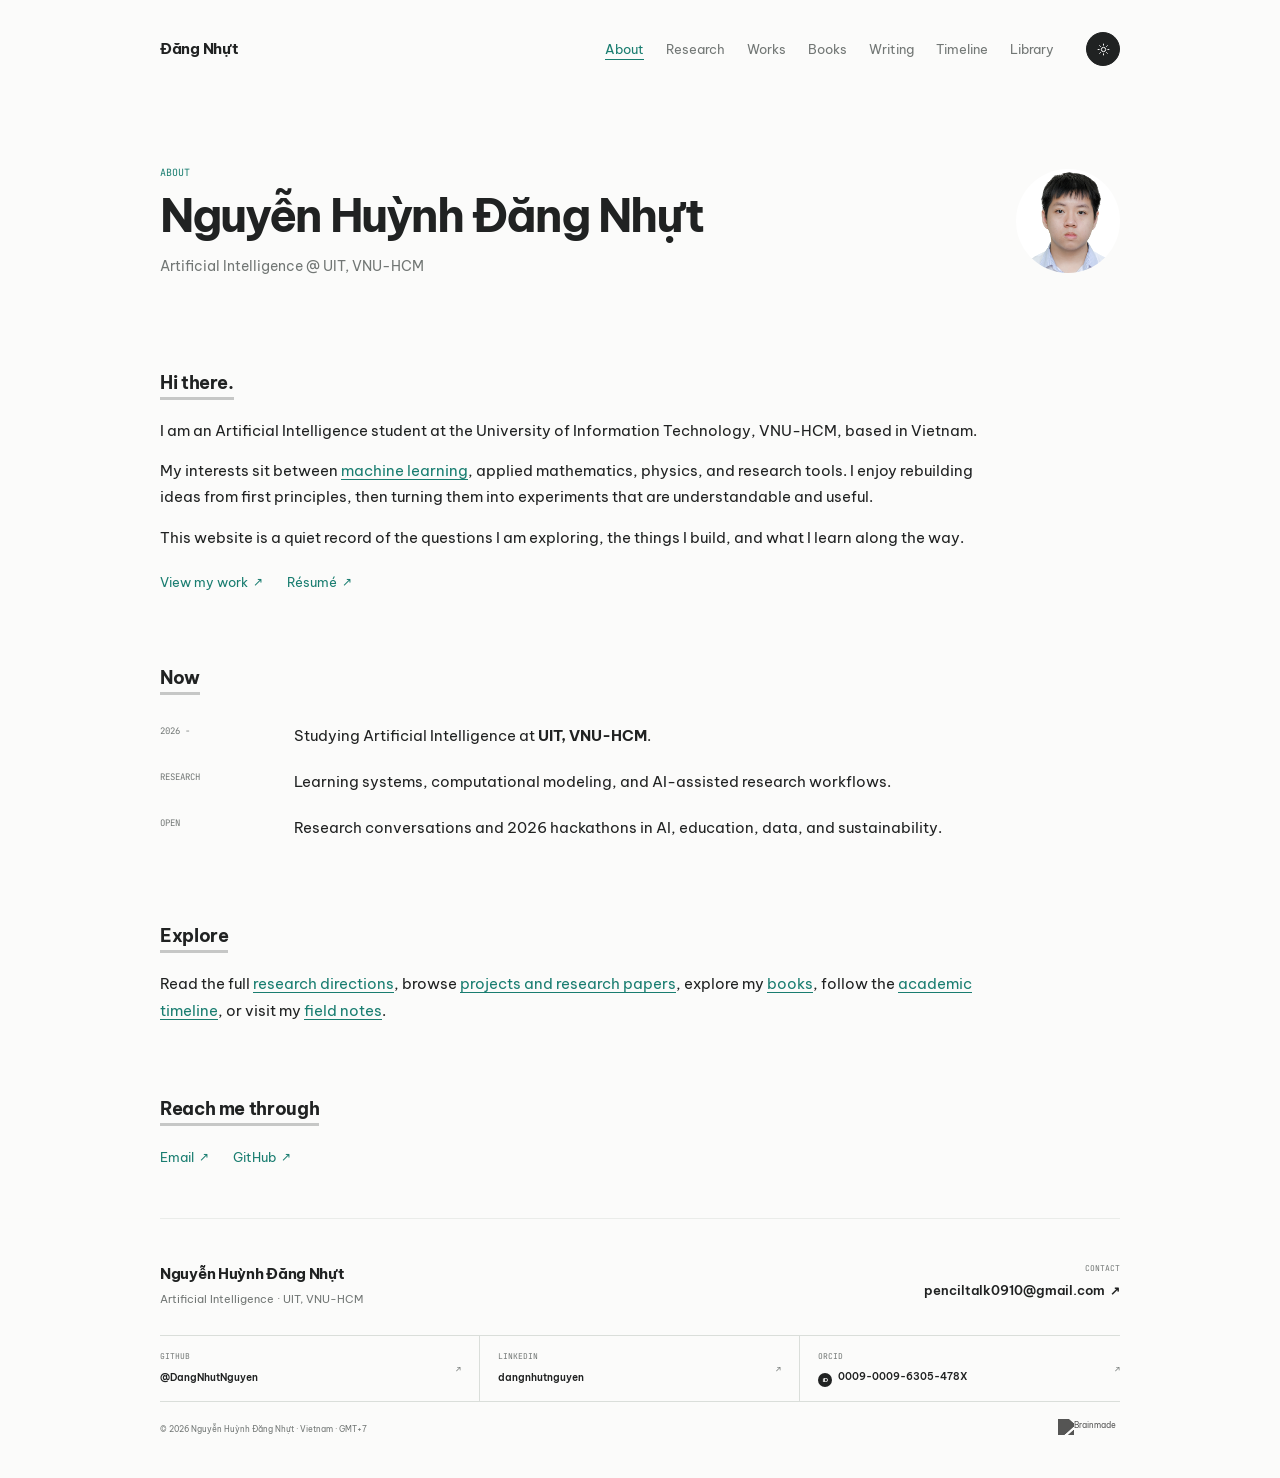
==== commit 37b4c4c2: "Update portfolio content and isolate studio config platform" ====
--- a/index.html
+++ b/index.html
@@ -9,6 +9,9 @@
   <meta property="og:image" content="assets/og.png">
   <title>Nguyễn Huỳnh Đăng Nhựt - Academic Portfolio</title>
   <link rel="icon" href="assets/icon.png" type="image/png">
+  <link rel="preconnect" href="https://fonts.googleapis.com">
+  <link rel="preconnect" href="https://fonts.gstatic.com" crossorigin>
+  <link href="https://fonts.googleapis.com/css2?family=Be+Vietnam+Pro:ital,wght@0,300;0,400;0,500;0,600;0,700;1,400;1,600&family=JetBrains+Mono:ital,wght@0,400;0,500;0,600;1,400&family=Lora:ital,wght@0,400;0,500;0,600;1,400;1,500&display=swap" rel="stylesheet">
   <script>document.documentElement.classList.add('js');try{document.documentElement.dataset.theme=localStorage.getItem('portfolio-theme')||(matchMedia('(prefers-color-scheme: dark)').matches?'dark':'light')}catch(e){document.documentElement.dataset.theme='light'}</script>
   <link rel="stylesheet" href="css/styles.css">
   <script defer src="config/portfolio.config.js"></script>
--- a/css/styles.css
+++ b/css/styles.css
@@ -1,3 +1,5 @@
+@import url("https://fonts.googleapis.com/css2?family=Be+Vietnam+Pro:ital,wght@0,300;0,400;0,500;0,600;0,700;1,400;1,600&family=JetBrains+Mono:ital,wght@0,400;0,500;0,600;1,400&family=Lora:ital,wght@0,400;0,500;0,600;1,400;1,500&display=swap");
+
 :root {
   color-scheme: light;
   --page: #fbfbfa;
@@ -5,8 +7,9 @@
   --muted: #727775;
   --line: #dadeda;
   --accent: #197d70;
-  --sans: "Inter", "Segoe UI", Arial, sans-serif;
-  --mono: "SFMono-Regular", Consolas, "Liberation Mono", monospace;
+  --sans: "Be Vietnam Pro", -apple-system, BlinkMacSystemFont, "Segoe UI", Roboto, sans-serif;
+  --serif: "Lora", "Georgia", "Times New Roman", serif;
+  --mono: "JetBrains Mono", "SFMono-Regular", Consolas, "Liberation Mono", monospace;
 }
 
 :root[data-theme="dark"] {
@@ -50,17 +53,17 @@
 .skip-link:focus { transform: translateY(0); }
 
 .site-shell { min-height: 100vh; }
-.site-header { padding: 30px 0 12px; }
+.site-header { padding: 32px 0 16px; }
 .header-inner {
-  width: min(680px, calc(100% - 40px));
+  width: min(960px, calc(100% - 48px));
   display: grid;
   grid-template-columns: auto 1fr auto;
   align-items: center;
-  gap: 30px;
+  gap: 32px;
   margin: 0 auto;
 }
 .brand {
-  font-size: 14px;
+  font-size: 14.5px;
   font-weight: 680;
   letter-spacing: -.02em;
   white-space: nowrap;
@@ -69,11 +72,11 @@
   display: flex;
   align-items: center;
   justify-content: flex-end;
-  gap: 18px;
+  gap: 22px;
 }
 .main-nav a {
   color: var(--muted);
-  font-size: 12px;
+  font-size: 13px;
   transition: color 150ms ease;
 }
 .main-nav a:hover,
@@ -137,13 +140,13 @@
 .menu-toggle[aria-expanded="true"] .menu-icon span { opacity: 0; }
 .menu-toggle[aria-expanded="true"] .menu-icon::after { top: 4.5px; transform: rotate(-45deg); }
 
-.container { width: min(640px, calc(100% - 40px)); margin: 0 auto; }
+.container { width: min(960px, calc(100% - 48px)); margin: 0 auto; }
 .intro {
   display: flex;
   align-items: center;
   justify-content: space-between;
-  gap: 34px;
-  padding: 78px 0 52px;
+  gap: 40px;
+  padding: 82px 0 56px;
 }
 .overline {
   margin: 0 0 8px;
@@ -159,39 +162,39 @@
   line-height: 1.14;
   letter-spacing: -.045em;
 }
-.intro h1 { font-size: clamp(32px, 6vw, 43px); }
-.role { margin: 10px 0 0; color: var(--muted); font-size: 13px; }
+.intro h1 { font-size: clamp(34px, 5.5vw, 46px); }
+.role { margin: 12px 0 0; color: var(--muted); font-size: 14px; }
 .avatar {
-  width: 96px;
-  height: 96px;
+  width: 104px;
+  height: 104px;
   flex: 0 0 auto;
   border-radius: 50%;
   object-fit: cover;
   object-position: center 18%;
   filter: saturate(.78) contrast(1.04);
 }
-.page-intro { padding: 78px 0 50px; }
-.page-intro h1 { max-width: 560px; font-size: clamp(34px, 6vw, 46px); line-height: 1.12; letter-spacing: -.047em; }
-.page-intro > p:last-child { max-width: 560px; margin: 18px 0 0; color: var(--muted); }
-
-.section { padding: 28px 0; }
+.page-intro { padding: 82px 0 54px; }
+.page-intro h1 { max-width: 800px; font-size: clamp(36px, 5.5vw, 48px); line-height: 1.12; letter-spacing: -.047em; }
+.page-intro > p:last-child { max-width: 760px; margin: 18px 0 0; color: var(--muted); font-size: 15.5px; line-height: 1.7; }
+
+.section { padding: 36px 0; }
 .section h2 {
   width: max-content;
   max-width: 100%;
-  margin: 0 0 16px;
-  padding-bottom: 1px;
+  margin: 0 0 18px;
+  padding-bottom: 2px;
   border-bottom: 3px solid color-mix(in srgb, var(--text) 24%, transparent);
-  font-size: 17px;
+  font-size: 18px;
   font-weight: 680;
   line-height: 1.4;
   letter-spacing: -.02em;
 }
-.prose { margin: 0; }
-.prose p { margin: 0 0 12px; }
+.prose { max-width: 840px; margin: 0; font-size: 15px; line-height: 1.75; }
+.prose p { margin: 0 0 14px; }
 .prose p:last-child { margin-bottom: 0; }
 .prose a { color: var(--accent); text-decoration: underline; text-decoration-thickness: 1px; text-underline-offset: 3px; }
 .prose a:hover { color: var(--text); }
-.inline-links { display: flex; flex-wrap: wrap; gap: 10px 22px; margin-top: 18px; }
+.inline-links { display: flex; flex-wrap: wrap; gap: 12px 24px; margin-top: 20px; }
 .inline-links a,
 .work-list a,
 .work-list em {
@@ -207,7 +210,7 @@
 .reach { padding-bottom: 50px; }
 
 .year-list { margin-top: 4px; }
-.year-list > div { display: grid; grid-template-columns: 92px 1fr; gap: 18px; padding: 8px 0; }
+.year-list > div { display: grid; grid-template-columns: 110px 1fr; gap: 24px; padding: 11px 0; }
 .year-list time,
 .work-list time,
 .timeline-list time,
@@ -220,7 +223,7 @@
   font-size: 9px;
   text-transform: uppercase;
 }
-.year-list p { margin: 0; font-size: 14px; }
+.year-list p { margin: 0; font-size: 14.5px; line-height: 1.65; }
 .year-list strong { font-weight: 640; }
 
 .research-list,
@@ -232,9 +235,9 @@
 .research-list article,
 .writing-list article {
   display: grid;
-  grid-template-columns: 38px 1fr;
-  gap: 18px;
-  padding: 23px 0;
+  grid-template-columns: 46px 1fr;
+  gap: 24px;
+  padding: 26px 0;
   border-bottom: 1px solid var(--line);
 }
 .research-list small,
@@ -247,14 +250,14 @@
 }
 .research-list h3,
 .writing-list h3 {
-  margin: 5px 0 7px;
-  font-size: 17px;
+  margin: 5px 0 8px;
+  font-size: 17.5px;
   font-weight: 640;
   line-height: 1.45;
   letter-spacing: -.02em;
 }
 .research-list p,
-.writing-list p { margin: 0; color: var(--muted); font-size: 13px; }
+.writing-list p { margin: 0; color: var(--muted); font-size: 13.5px; line-height: 1.6; }
 .writing-list em {
   display: block;
   margin-top: 10px;
@@ -266,9 +269,9 @@
 }
 .work-list > article {
   display: grid;
-  grid-template-columns: 92px 1fr;
-  gap: 18px;
-  padding: 24px 0;
+  grid-template-columns: 110px 1fr;
+  gap: 28px;
+  padding: 26px 0;
   border-bottom: 1px solid var(--line);
 }
 .work-list h3,
@@ -276,12 +279,12 @@
 .timeline-list h3,
 .library-list h3 {
   margin: 0;
-  font-size: 16px;
+  font-size: 16.5px;
   font-weight: 650;
   line-height: 1.45;
   letter-spacing: -.02em;
 }
-.work-list p { margin: 7px 0 9px; color: var(--muted); font-size: 13px; }
+.work-list p { margin: 7px 0 10px; color: var(--muted); font-size: 13.5px; line-height: 1.6; }
 .work-list small {
   display: block;
   color: var(--muted);
@@ -293,20 +296,20 @@
 .work-list em { width: max-content; max-width: 100%; margin-top: 12px; font-size: 12px; font-style: normal; }
 .paper-list > a {
   display: grid;
-  grid-template-columns: 38px 1fr 16px;
+  grid-template-columns: 46px 1fr 18px;
   align-items: center;
-  gap: 18px;
-  padding: 18px 0;
+  gap: 24px;
+  padding: 20px 0;
   border-bottom: 1px solid var(--line);
   transition: color 150ms ease;
 }
 .paper-list > a:hover { color: var(--accent); }
 .paper-list p,
 .timeline-list p,
-.library-list p { margin: 3px 0 0; color: var(--muted); font-size: 12px; }
+.library-list p { margin: 4px 0 0; color: var(--muted); font-size: 13px; line-height: 1.55; }
 .paper-list .arrow { justify-self: end; }
-.publication-note { margin: 16px 0 0; color: var(--muted); font-size: 12px; line-height: 1.65; }
-.book-grid { display: grid; grid-template-columns: repeat(2, minmax(0, 1fr)); gap: 30px 20px; }
+.publication-note { margin: 18px 0 0; color: var(--muted); font-size: 12.5px; line-height: 1.65; }
+.book-grid { display: grid; grid-template-columns: repeat(3, minmax(0, 1fr)); gap: 36px 26px; }
 .book-card { min-width: 0; display: flex; flex-direction: column; }
 .book-cover { aspect-ratio: 595 / 842; overflow: hidden; border: 1px solid var(--line); background: color-mix(in srgb, var(--line) 28%, var(--page)); }
 .book-cover img { width: 100%; height: 100%; display: block; object-fit: cover; transition: transform 220ms ease, opacity 220ms ease; }
@@ -319,17 +322,17 @@
 .book-card:hover .book-action { text-decoration: underline; text-underline-offset: 4px; }
 .timeline-list > div {
   display: grid;
-  grid-template-columns: 92px 1fr;
-  gap: 18px;
-  padding: 17px 0;
+  grid-template-columns: 110px 1fr;
+  gap: 28px;
+  padding: 20px 0;
   border-bottom: 1px solid var(--line);
 }
-.timeline-list h3 { margin-top: 4px; font-size: 14px; }
+.timeline-list h3 { margin-top: 4px; font-size: 15px; }
 .library-list > div {
   display: grid;
-  grid-template-columns: 38px 1fr;
-  gap: 18px;
-  padding: 17px 0;
+  grid-template-columns: 46px 1fr;
+  gap: 24px;
+  padding: 20px 0;
   border-bottom: 1px solid var(--line);
 }
 .heading-row { display: flex; align-items: baseline; justify-content: space-between; gap: 20px; margin-bottom: 16px; }
@@ -340,9 +343,9 @@
 .writing-card {
   position: relative;
   display: grid;
-  grid-template-columns: 38px minmax(0, 1fr);
-  gap: 18px;
-  padding: 25px 0;
+  grid-template-columns: 46px minmax(0, 1fr);
+  gap: 24px;
+  padding: 28px 0;
   border-bottom: 1px solid var(--line);
   transition: color 180ms ease;
 }
@@ -381,8 +384,8 @@
 .writing-card-content { min-width: 0; display: flex; flex-direction: column; }
 .writing-card-eyebrow { display: flex; justify-content: space-between; gap: 14px; color: var(--accent); font-family: var(--mono); font-size: 8px; text-transform: uppercase; }
 .writing-card-eyebrow span:last-child { color: var(--muted); }
-.writing-card h3 { margin: 5px 0 7px; font-size: 17px; font-weight: 640; line-height: 1.45; letter-spacing: -.02em; }
-.writing-card p { margin: 0; color: var(--muted); font-size: 13px; line-height: 1.65; }
+.writing-card h3 { margin: 5px 0 8px; font-size: 17.5px; font-weight: 640; line-height: 1.45; letter-spacing: -.02em; }
+.writing-card p { margin: 0; color: var(--muted); font-size: 13.5px; line-height: 1.65; }
 .writing-card-footer { display: flex; align-items: end; gap: 16px; margin-top: auto; padding-top: 10px; color: var(--muted); font-family: var(--mono); font-size: 7px; text-transform: uppercase; }
 .writing-card-footer strong { display: inline-flex; align-items: center; gap: 5px; color: var(--accent); font-family: var(--sans); font-size: 11px; font-weight: 600; text-transform: none; white-space: nowrap; }
 .writing-card:hover h3 { color: var(--accent); }
@@ -390,29 +393,30 @@
 .writing-card-media img { transition: transform 320ms ease; }
 .writing-notice { margin: 20px 0; color: var(--muted); }
 
-.article-container { width: min(680px, calc(100% - 40px)); }
+.article-container { width: min(840px, calc(100% - 48px)); }
 .writing-back,
 .writing-back-inline { display: inline-flex; align-items: center; gap: 7px; color: var(--muted); font-size: 11px; }
 .writing-back:hover,
 .writing-back-inline:hover { color: var(--accent); }
-.writing-article { padding: 58px 0 64px; }
+.writing-article { padding: 60px 0 68px; }
 .writing-article-toolbar { min-height: 34px; display: flex; align-items: center; justify-content: space-between; gap: 20px; }
 .writing-language-control { display: inline-flex; align-items: center; color: var(--muted); font-family: var(--mono); }
 .writing-language-toggle { display: inline-grid; grid-template-columns: repeat(2, 1fr); padding: 2px; border: 1px solid var(--line); border-radius: 999px; background: color-mix(in srgb, var(--line) 18%, transparent); }
 .writing-language-toggle button { min-width: 35px; height: 27px; padding: 0 9px; border: 0; border-radius: 999px; color: var(--muted); background: transparent; font: 700 8px/1 var(--mono); letter-spacing: .06em; cursor: pointer; transition: color 150ms ease, background 150ms ease, box-shadow 150ms ease; }
 .writing-language-toggle button[aria-pressed="true"] { color: var(--page); background: var(--text); box-shadow: 0 1px 4px color-mix(in srgb, var(--text) 20%, transparent); }
 .writing-language-toggle button:disabled { opacity: .35; cursor: not-allowed; }
-.writing-article-header { padding: 65px 0 44px; border-bottom: 1px solid var(--line); }
+.writing-article-header { padding: 68px 0 46px; border-bottom: 1px solid var(--line); }
 .writing-article-header .overline { margin-bottom: 15px; }
 .writing-article-header h1,
-.writing-empty h1 { max-width: 650px; margin: 0; font-family: Georgia, "Times New Roman", serif; font-size: clamp(38px, 7vw, 57px); font-weight: 500; line-height: 1.06; letter-spacing: -.045em; }
-.writing-lead { max-width: 600px; margin: 22px 0 0; color: var(--muted); font-size: 17px; line-height: 1.65; }
+.writing-empty h1 { max-width: 780px; margin: 0; font-family: var(--serif); font-size: clamp(38px, 6vw, 54px); font-weight: 600; line-height: 1.12; letter-spacing: -.03em; }
+.writing-lead { max-width: 760px; margin: 22px 0 0; color: var(--muted); font-size: 18px; line-height: 1.7; }
 .writing-meta { display: flex; align-items: center; justify-content: space-between; gap: 22px; margin-top: 28px; color: var(--muted); font-family: var(--mono); font-size: 9px; line-height: 1.5; text-transform: uppercase; }
 .writing-meta span:last-child { flex: 0 0 auto; }
-.article-cover { aspect-ratio: 16 / 9; margin-top: 36px; }
-.writing-body { max-width: 620px; margin: 0 auto; padding: 52px 0 28px; font-family: Georgia, "Times New Roman", serif; font-size: 17.5px; line-height: 1.9; letter-spacing: -.008em; }
+.article-cover { aspect-ratio: 16 / 9; margin-top: 36px; border-radius: 8px; overflow: hidden; border: 1px solid var(--line); }
+.article-cover img { width: 100%; height: 100%; object-fit: cover; }
+.writing-body { max-width: 760px; margin: 0 auto; padding: 54px 0 32px; font-family: var(--sans); font-size: 16.5px; line-height: 1.88; letter-spacing: -.003em; }
 .writing-body > p { margin: 0 0 1.65em; text-align: justify; text-justify: inter-word; hyphens: auto; }
-.writing-body > p:first-child { color: color-mix(in srgb, var(--text) 82%, var(--muted)); }
+.writing-body > p:first-child { color: color-mix(in srgb, var(--text) 82%, var(--muted)); font-size: 1.05em; }
 .writing-body > h1,
 .writing-body > h2,
 .writing-body > h3,
@@ -435,29 +439,235 @@
 .writing-body li { margin-bottom: 7px; }
 .writing-body li > ul,
 .writing-body li > ol { margin: 7px 0 0; }
-.writing-body blockquote { margin: 38px 0; padding: 4px 0 4px 22px; border-left: 2px solid var(--accent); color: color-mix(in srgb, var(--text) 82%, var(--muted)); }
+.writing-body blockquote { margin: 38px 0; padding: 4px 0 4px 22px; border-left: 2px solid var(--accent); color: color-mix(in srgb, var(--text) 82%, var(--muted)); font-style: italic; }
 .writing-body blockquote p { margin: 0 0 1em; }
 .writing-body blockquote p:last-child { margin-bottom: 0; }
 .writing-body blockquote cite { display: block; margin-top: 12px; color: var(--muted); font-family: var(--mono); font-size: 8px; font-style: normal; text-transform: uppercase; }
-.writing-body pre { max-width: 100%; margin: 30px 0; overflow-x: auto; padding: 18px; border: 1px solid var(--line); background: color-mix(in srgb, var(--line) 22%, transparent); font: 12px/1.7 var(--mono); }
-.writing-body :not(pre) > code { padding: 2px 5px; border: 1px solid var(--line); border-radius: 3px; background: color-mix(in srgb, var(--line) 22%, transparent); font: .82em/1.5 var(--mono); }
-.writing-body pre code { padding: 0; border: 0; background: transparent; font: inherit; }
-.writing-body code[data-language]::before { content: attr(data-language); display: block; margin-bottom: 12px; color: var(--muted); font-size: 8px; text-transform: uppercase; }
+
+/* Code Blocks & Terminal */
+.code-block-container {
+  margin: 34px 0;
+  border: 1px solid var(--line);
+  border-radius: 8px;
+  overflow: hidden;
+  background: color-mix(in srgb, var(--line) 20%, var(--page));
+  box-shadow: 0 4px 14px rgba(0, 0, 0, 0.03);
+}
+.code-block-header {
+  display: flex;
+  align-items: center;
+  justify-content: space-between;
+  padding: 8px 14px;
+  background: color-mix(in srgb, var(--line) 38%, var(--page));
+  border-bottom: 1px solid var(--line);
+  user-select: none;
+}
+.code-header-left {
+  display: flex;
+  align-items: center;
+  gap: 10px;
+}
+.code-header-dots {
+  display: inline-flex;
+  gap: 6px;
+}
+.code-dot {
+  width: 9px;
+  height: 9px;
+  border-radius: 50%;
+  display: inline-block;
+}
+.code-dot.red { background: #ff5f56; }
+.code-dot.yellow { background: #ffbd2e; }
+.code-dot.green { background: #27c93f; }
+.code-lang-badge {
+  font-family: var(--mono);
+  font-size: 10px;
+  font-weight: 600;
+  color: var(--muted);
+  letter-spacing: .08em;
+  text-transform: uppercase;
+}
+.code-copy-btn {
+  display: inline-flex;
+  align-items: center;
+  gap: 5px;
+  padding: 3px 9px;
+  font-family: var(--mono);
+  font-size: 11px;
+  color: var(--muted);
+  background: transparent;
+  border: 1px solid var(--line);
+  border-radius: 4px;
+  cursor: pointer;
+  transition: all 160ms ease;
+}
+.code-copy-btn:hover {
+  color: var(--text);
+  background: color-mix(in srgb, var(--line) 30%, transparent);
+  border-color: color-mix(in srgb, var(--text) 30%, var(--line));
+}
+.code-copy-btn.is-copied {
+  color: var(--accent);
+  border-color: var(--accent);
+  background: color-mix(in srgb, var(--accent) 12%, transparent);
+}
+.writing-body pre {
+  margin: 0;
+  max-width: 100%;
+  overflow-x: auto;
+  padding: 18px 20px;
+  background: transparent;
+  border: none;
+  font-family: var(--mono);
+  font-size: 13.5px;
+  line-height: 1.75;
+}
+.writing-body pre code {
+  font-family: inherit;
+  font-size: inherit;
+  background: transparent;
+  padding: 0;
+  border: none;
+  white-space: pre;
+}
+.writing-body :not(pre) > code {
+  padding: 2px 6px;
+  border: 1px solid var(--line);
+  border-radius: 4px;
+  background: color-mix(in srgb, var(--line) 30%, transparent);
+  color: var(--accent);
+  font-family: var(--mono);
+  font-size: .86em;
+}
+
+/* Syntax Highlighting Tokens */
+.token-comment { color: #8a908d; font-style: italic; }
+.token-string { color: #2e8b57; }
+.token-keyword { color: #d63384; font-weight: 600; }
+.token-function { color: #0d6efd; font-weight: 500; }
+.token-number { color: #d97706; }
+.token-boolean { color: #7c3aed; }
+.token-decorator { color: #0284c7; }
+
+:root[data-theme="dark"] .token-comment { color: #7e8784; }
+:root[data-theme="dark"] .token-string { color: #7ee787; }
+:root[data-theme="dark"] .token-keyword { color: #ff7b72; }
+:root[data-theme="dark"] .token-function { color: #79c0ff; }
+:root[data-theme="dark"] .token-number { color: #ffa657; }
+:root[data-theme="dark"] .token-boolean { color: #d2a8ff; }
+:root[data-theme="dark"] .token-decorator { color: #56d4dd; }
+
+/* Article Figures & Images */
+.article-figure {
+  margin: 36px 0;
+  text-align: center;
+}
+.article-figure-inner {
+  overflow: hidden;
+  border-radius: 8px;
+  border: 1px solid var(--line);
+  background: color-mix(in srgb, var(--line) 20%, var(--page));
+  box-shadow: 0 4px 16px rgba(0, 0, 0, 0.04);
+}
+.article-figure img,
+.writing-body img {
+  display: block;
+  width: 100%;
+  max-width: 100%;
+  height: auto;
+  border-radius: 8px;
+  object-fit: cover;
+  transition: transform 240ms ease;
+}
+.article-figure-inner:hover img {
+  transform: scale(1.008);
+}
+.article-figure figcaption {
+  margin-top: 10px;
+  color: var(--muted);
+  font-family: var(--sans);
+  font-size: 13px;
+  font-style: italic;
+  line-height: 1.5;
+  text-align: center;
+}
+
+/* Image Gallery (side-by-side) */
+.article-gallery {
+  display: grid;
+  grid-template-columns: repeat(2, 1fr);
+  gap: 18px;
+  margin: 34px 0;
+}
+@media (max-width: 600px) {
+  .article-gallery {
+    grid-template-columns: 1fr;
+    gap: 14px;
+  }
+}
+
+/* Callout blocks */
+.callout {
+  margin: 32px 0;
+  padding: 16px 20px;
+  border-radius: 8px;
+  border-left: 4px solid var(--accent);
+  background: color-mix(in srgb, var(--accent) 7%, transparent);
+}
+.callout-header {
+  display: flex;
+  align-items: center;
+  gap: 8px;
+  margin-bottom: 8px;
+  font-weight: 600;
+  font-size: 12.5px;
+  text-transform: uppercase;
+  letter-spacing: .05em;
+  color: var(--accent);
+}
+.callout-body {
+  font-size: 15px;
+  line-height: 1.7;
+}
+.callout-body p:last-child {
+  margin-bottom: 0;
+}
+.callout-tip {
+  border-left-color: #2e8b57;
+  background: color-mix(in srgb, #2e8b57 7%, transparent);
+}
+.callout-tip .callout-header { color: #2e8b57; }
+.callout-warning {
+  border-left-color: #d97706;
+  background: color-mix(in srgb, #d97706 7%, transparent);
+}
+.callout-warning .callout-header { color: #d97706; }
+
+/* Table Wrapper */
+.table-scroll-wrapper {
+  max-width: 100%;
+  overflow-x: auto;
+  margin: 32px 0;
+  border: 1px solid var(--line);
+  border-radius: 8px;
+}
+.table-scroll-wrapper table {
+  margin: 0;
+  width: 100%;
+  border: none;
+}
 .writing-body hr { height: 1px; margin: 44px 0; border: 0; background: var(--line); }
-.writing-body img { display: block; width: auto; max-width: 100%; height: auto; margin: 34px auto; }
 .writing-body table { width: 100%; margin: 30px 0; border-collapse: collapse; font-family: var(--sans); font-size: 14px; line-height: 1.55; }
 .writing-body th,
 .writing-body td { padding: 9px 11px; border: 1px solid var(--line); text-align: left; vertical-align: top; }
 .writing-body th { background: color-mix(in srgb, var(--line) 22%, transparent); font-weight: 680; }
 .writing-body .contains-task-list { padding-left: 0; list-style: none; }
 .writing-body .task-list-item input { margin: 0 8px 0 0; accent-color: var(--accent); }
-.article-figure { margin: 36px 0; background: transparent; }
-.article-figure img { height: auto; max-height: 720px; object-fit: contain; background: color-mix(in srgb, var(--line) 35%, transparent); }
-.article-figure figcaption { margin-top: 9px; color: var(--muted); font-family: var(--mono); font-size: 8px; line-height: 1.55; }
 .writing-draft-note { padding: 24px 0; border-top: 1px solid var(--line); border-bottom: 1px solid var(--line); }
 .writing-draft-note strong { font-size: 17px; }
 .writing-draft-note p { margin: 8px 0 0; color: var(--muted); font-size: 14px; }
-.writing-article-end { width: min(620px, 100%); min-height: 0; display: flex; align-items: center; justify-content: space-between; gap: 20px; margin: 0 auto; padding: 22px 0 40px; border-top: 1px solid var(--line); border-radius: 0; color: var(--muted); background: transparent; box-shadow: none; font-family: var(--mono); font-size: 8px; text-transform: uppercase; }
+.writing-article-end { width: min(760px, 100%); min-height: 0; display: flex; align-items: center; justify-content: space-between; gap: 20px; margin: 0 auto; padding: 22px 0 40px; border-top: 1px solid var(--line); border-radius: 0; color: var(--muted); background: transparent; box-shadow: none; font-family: var(--mono); font-size: 8px; text-transform: uppercase; }
 .writing-article-end a { color: var(--accent); }
 .writing-neighbors { display: grid; grid-template-columns: 1fr 1fr; border-top: 1px solid var(--line); border-bottom: 1px solid var(--line); }
 .writing-neighbors > a { min-width: 0; padding: 22px 18px 24px 0; }
@@ -471,7 +681,7 @@
 .site-footer {
   position: relative;
   z-index: 0;
-  padding: 36px 0 32px;
+  padding: 44px 0 40px;
   color: var(--text);
 }
 .site-footer::before {
@@ -484,9 +694,9 @@
   box-shadow: 0 0 0 100vmax var(--page);
   clip-path: inset(0 -100vmax);
 }
-.footer-main { display: grid; grid-template-columns: 1fr auto; align-items: start; gap: 32px; padding-bottom: 24px; }
-.footer-identity strong { display: block; font-size: 14px; font-weight: 670; letter-spacing: -.02em; }
-.footer-identity span { display: block; margin-top: 3px; color: var(--muted); font-size: 10px; }
+.footer-main { display: grid; grid-template-columns: 1fr auto; align-items: start; gap: 32px; padding-bottom: 26px; }
+.footer-identity strong { display: block; font-size: 14.5px; font-weight: 670; letter-spacing: -.02em; }
+.footer-identity span { display: block; margin-top: 3px; color: var(--muted); font-size: 11px; }
 .footer-contact { min-width: 0; text-align: right; }
 .footer-contact > span,
 .footer-links a > span {
@@ -496,11 +706,11 @@
   font-size: 8px;
   text-transform: uppercase;
 }
-.footer-contact a { max-width: 100%; display: inline-flex; align-items: center; gap: 5px; margin-top: 4px; font-size: 12px; font-weight: 600; overflow-wrap: anywhere; }
+.footer-contact a { max-width: 100%; display: inline-flex; align-items: center; gap: 5px; margin-top: 4px; font-size: 12.5px; font-weight: 600; overflow-wrap: anywhere; }
 .footer-contact a:hover,
 .footer-links a:hover { opacity: .58; }
 .footer-links { display: grid; grid-template-columns: repeat(3, 1fr); border-top: 1px solid var(--line); border-bottom: 1px solid var(--line); }
-.footer-links a { display: grid; grid-template-columns: 1fr 14px; gap: 4px 10px; min-width: 0; padding: 12px 14px; border-right: 1px solid var(--line); transition: opacity 150ms ease; }
+.footer-links a { display: grid; grid-template-columns: 1fr 14px; gap: 4px 10px; min-width: 0; padding: 14px 18px; border-right: 1px solid var(--line); transition: opacity 150ms ease; }
 .footer-links a:first-child { padding-left: 0; }
 .footer-links a:last-child { padding-right: 0; border-right: 0; }
 .footer-links a strong { grid-column: 1; min-width: 0; overflow: hidden; font-size: 10px; font-weight: 560; text-overflow: ellipsis; white-space: nowrap; }
@@ -534,10 +744,14 @@
 .js .is-ready .page-content { opacity: 1; transform: none; transition: opacity 360ms ease, transform 360ms ease; }
 .js .is-leaving .page-content { opacity: 0; transform: translateY(-4px); transition-duration: 140ms; }
 
+@media (max-width: 860px) {
+  .book-grid { grid-template-columns: repeat(2, minmax(0, 1fr)); gap: 30px 20px; }
+}
+
 @media (max-width: 760px) {
   .site-header { padding-top: 22px; }
   .header-inner,
-  .container { width: min(100% - 32px, 640px); }
+  .container { width: min(100% - 32px, 720px); }
   .header-inner { gap: 12px; }
   .main-nav {
     position: absolute;
@@ -558,7 +772,11 @@
   .menu-toggle { display: grid; }
   .intro,
   .page-intro { padding-top: 58px; }
-  .article-container { width: min(100% - 32px, 680px); }
+  .article-container { width: min(100% - 32px, 720px); }
+}
+
+@media (max-width: 520px) {
+  .book-grid { grid-template-columns: 1fr; gap: 28px; }
 }
 
 @media (max-width: 440px) {
